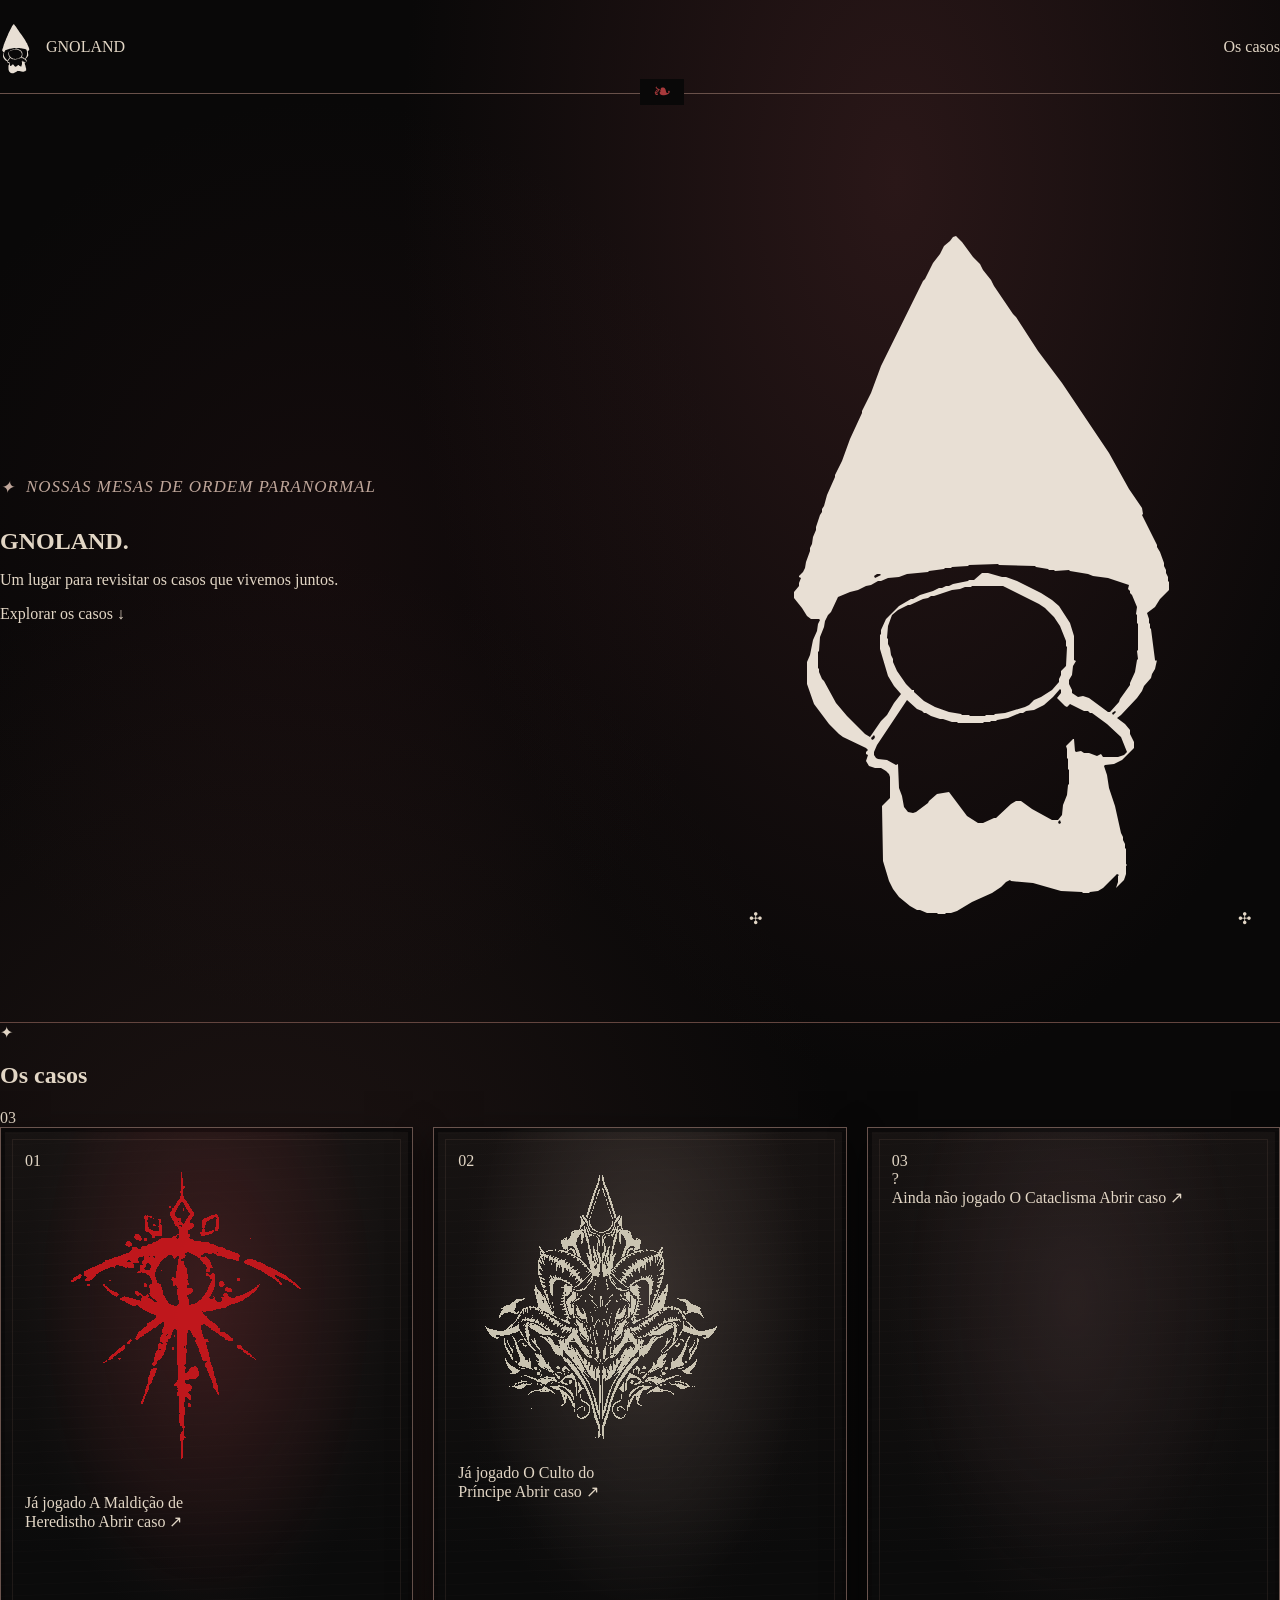
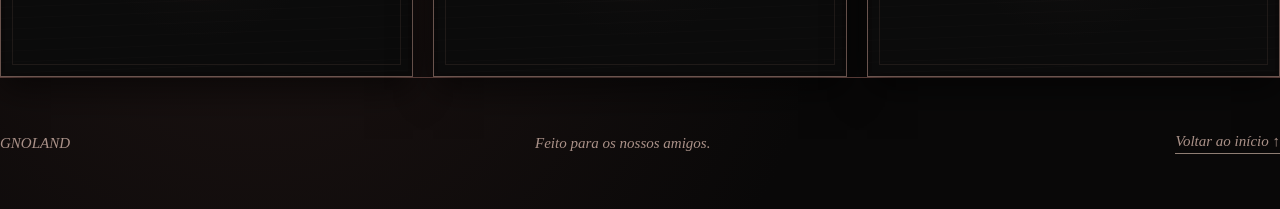
==== index.html @ 013ff3d1 "ui: simplify GNOLAND home and use official gnome logo" ====
<!doctype html>
<html lang="pt-BR">
<head>
  <meta charset="UTF-8">
  <meta name="viewport" content="width=device-width, initial-scale=1">
  <meta name="theme-color" content="#000000">
  <meta name="description" content="GNOLAND. Os casos do nosso universo de Ordem Paranormal.">
  <title>GNOLAND | Ordem Paranormal</title>
  <link rel="preconnect" href="https://fonts.googleapis.com">
  <link rel="preconnect" href="https://fonts.gstatic.com" crossorigin>
  <link href="https://fonts.googleapis.com/css2?family=DM+Sans:wght@400;500;600;700&family=Marcellus&display=swap" rel="stylesheet">
  <link rel="stylesheet" href="styles.css">
  <script src="script.js" defer></script>
</head>
<body>
  <a class="skip-link" href="#casos">Ir para os casos</a>
  <div class="site-wrap" id="inicio">
    <header class="site-header">
      <a class="brand" href="#inicio" aria-label="GNOLAND, início">
        <img src="assets/gnomo.svg" alt="" width="34" height="54">
        <span>GNOLAND</span>
      </a>
      <nav aria-label="Navegação principal">
        <a href="#casos">Os casos</a>
      </nav>
    </header>

    <main>
      <section class="hero" aria-labelledby="hero-heading">
        <div class="hero-copy">
          <div class="eyebrow"><span class="eyebrow-ornament" aria-hidden="true">✦</span> NOSSAS MESAS DE ORDEM PARANORMAL</div>
          <h1 id="hero-heading">GNOLAND<span class="title-period">.</span></h1>
          <p>Um lugar para revisitar os casos que vivemos juntos.</p>
          <a class="explore-button" href="#casos">Explorar os casos <span aria-hidden="true">↓</span></a>
        </div>
        <div class="hero-illustration" aria-hidden="true">
          <span class="illustration-ornament illustration-ornament-top">✣</span>
          <img src="assets/gnomo.svg" alt="" width="468" height="745">
          <span class="illustration-ornament illustration-ornament-bottom">✣</span>
        </div>
      </section>

      <section class="cases" id="casos" aria-labelledby="cases-heading">
        <div class="section-heading">
          <span class="section-symbol" aria-hidden="true">✦</span>
          <h2 id="cases-heading">Os casos</h2>
          <span class="section-count">03</span>
        </div>
        <div class="case-grid">
          <button class="case-card case-heredistho" data-case="heredistho" type="button" aria-label="Abrir A Maldição de Heredistho">
            <span class="case-card-number">01</span>
            <span class="case-symbol"><img src="assets/simbolo-heredistho.svg" alt="" width="303" height="320" loading="lazy"></span>
            <span class="case-details">
              <span class="case-status">Já jogado</span>
              <span class="case-title">A Maldição de<br>Heredistho</span>
              <span class="case-action">Abrir caso <span aria-hidden="true">↗</span></span>
            </span>
          </button>
          <button class="case-card case-principe" data-case="principe" type="button" aria-label="Abrir O Culto do Príncipe">
            <span class="case-card-number">02</span>
            <span class="case-symbol"><img src="assets/simbolo-principe.svg" alt="" width="288" height="290" loading="lazy"></span>
            <span class="case-details">
              <span class="case-status">Já jogado</span>
              <span class="case-title">O Culto do<br>Príncipe</span>
              <span class="case-action">Abrir caso <span aria-hidden="true">↗</span></span>
            </span>
          </button>
          <button class="case-card case-cataclisma" data-case="cataclisma" type="button" aria-label="Abrir O Cataclisma">
            <span class="case-card-number">03</span>
            <span class="case-symbol case-unrevealed"><span aria-hidden="true">?</span></span>
            <span class="case-details">
              <span class="case-status">Ainda não jogado</span>
              <span class="case-title">O Cataclisma</span>
              <span class="case-action">Abrir caso <span aria-hidden="true">↗</span></span>
            </span>
          </button>
        </div>
      </section>
    </main>

    <footer class="site-footer">
      <span class="footer-name">GNOLAND</span>
      <span>Feito para os nossos amigos.</span>
      <a href="#inicio">Voltar ao início ↑</a>
    </footer>
  </div>

  <dialog class="case-dialog" id="case-dialog" aria-labelledby="dialog-title">
    <div class="dialog-content">
      <div class="dialog-top">
        <span id="dialog-index">CASO 01</span>
        <button type="button" class="dialog-close" id="dialog-close" aria-label="Fechar">×</button>
      </div>
      <h2 id="dialog-title">A Maldição de Heredistho</h2>
      <p id="dialog-status">Já jogado</p>
      <div class="dialog-divider"></div>
      <p class="dialog-placeholder">Página em preparação.</p>
      <button type="button" class="dialog-back" id="dialog-back">Voltar aos casos</button>
    </div>
  </dialog>
</body>
</html>
---- styles.css ----
/* GNOLAND — Visual language: occult woodcut, damaged print, dark fantasy.
   All illustrated marks are original geometric ornaments, not campaign lore. */
:root {
  color-scheme: dark;
  --bg: #070809;
  --panel: #111315;
  --paper: #d5d0bd;
  --text: #e7e0d0;
  --muted: #99988d;
  --line: #4a403d;
  --blood: #c9474a;
  --cyan: #70b0ad;
  --yellow: #d3b54f;
  --blackletter: "UnifrakturCook", Georgia, serif;
  --engraved: "Cinzel Decorative", Georgia, serif;
  --old: "IM Fell English", Georgia, serif;
  --typewriter: "Special Elite", "Courier New", monospace;
  --mono: "DM Mono", monospace;
}
*, *::before, *::after { box-sizing: border-box; }
html { scroll-behavior: smooth; }
body {
  margin: 0;
  overflow-x: hidden;
  background:
    radial-gradient(ellipse at 86% 19%, #172224 0, transparent 35%),
    radial-gradient(ellipse at 7% 64%, #32191a 0, transparent 31%),
    var(--bg);
  color: var(--text);
  font-family: var(--old);
}
button { font: inherit; }
button, a { -webkit-tap-highlight-color: transparent; }
a { color: inherit; text-decoration: none; }
button:focus-visible, a:focus-visible { outline: 2px solid var(--yellow); outline-offset: 5px; }
::selection { background: #bc3e44; color: #f9efda; }
.skip-link { position: fixed; left: 12px; top: -90px; z-index: 100; padding: 13px; color: black; background: white; }
.skip-link:focus { top: 10px; }
.screen-grain {
  position: fixed; inset: 0; z-index: 20; pointer-events: none;
  opacity: .28;
  background-image: url("data:image/svg+xml,%3Csvg viewBox='0 0 180 180' xmlns='http://www.w3.org/2000/svg'%3E%3Cfilter id='n'%3E%3CfeTurbulence type='fractalNoise' baseFrequency='.86' numOctaves='4' stitchTiles='stitch'/%3E%3C/filter%3E%3Crect width='100%25' height='100%25' filter='url(%23n)' opacity='.3'/%3E%3C/svg%3E");
  mix-blend-mode: screen;
}
.pointer-glow {
  position: fixed; inset: 0; pointer-events: none;
  background: radial-gradient(480px circle at var(--mx,50%) var(--my,35%), #6a25212b, transparent 75%);
  opacity: .55;
}
.page-frame { position: fixed; inset: 12px; z-index: 18; border: 1px solid #cbafa113; pointer-events: none; }
.site-shell { position: relative; isolation: isolate; z-index: 1; max-width: 1580px; margin: auto; padding: 0 clamp(24px,5vw,90px); }
.site-shell::before {
  content: ""; position: absolute; inset: 0; z-index: -1; pointer-events: none; opacity: .1;
  background: repeating-linear-gradient(0deg,transparent 0 3px,#b6a8a2 4px,transparent 5px 9px);
  mask-image: linear-gradient(to bottom,transparent,#000 17%,#000 70%,transparent);
}

/* Masthead */
.site-header { height: 108px; border-bottom: 1px solid #685b50; display: flex; align-items: center; justify-content: space-between; gap: 20px; position: relative; }
.site-header::after { content: "✢"; position: absolute; bottom: -12px; left: 50%; font-size: 20px; color: var(--blood); background: var(--bg); padding: 0 13px; }
.brand { display: inline-flex; align-items: center; gap: 12px; }
.brand-mark { width: 42px; height: 42px; color: var(--blood); filter: drop-shadow(0 0 7px #bd363b33); transform: rotate(20deg); }
.brand-type {
  font: 700 35px/.89 var(--blackletter); color: #eae2cf;
  letter-spacing: -.4px; text-shadow: 1px 1px #6f2929;
}
.brand-sep { color: var(--blood); }
.brand-type small { display: block; margin-top: 8px; font: 8px/1.2 var(--mono); letter-spacing: 1.2px; color: #a5aaa3; text-shadow: none; }
.nav-main { display: flex; gap: clamp(20px,3vw,44px); align-items: center; }
.nav-link {
  color: #bcb2a4; font: 12px var(--typewriter); letter-spacing: 1px;
  transition: color .2s, text-shadow .2s;
}
.nav-link:hover, .nav-link.is-current { color: var(--paper); text-shadow: 0 0 12px #d9beb56a; }
.nav-link.is-current::before { content: "✢"; margin-right: 8px; color: var(--blood); }
.nav-button { background: transparent; border: 0; padding: 0; cursor: pointer; }
.signal-toggle {
  padding: 12px 13px; min-width: 132px; border: 1px solid #5b4a47;
  background: #0b0d0bcc; color: #a4a59b;
  display: flex; align-items: center; justify-content: center; gap: 10px;
  font: 9px var(--mono); letter-spacing: 1px; cursor: pointer;
}
.signal-light, .dialog-led { display: inline-block; width: 7px; height: 7px; background: var(--blood); box-shadow: 0 0 12px var(--blood); transform: rotate(45deg); }
.signal-toggle.is-off .signal-light { background: #6e756e; box-shadow: none; }

/* Opening plate */
.hero {
  position: relative; min-height: 650px; overflow: hidden;
  display: grid; grid-template-columns: 1.08fr .92fr;
  align-items: center; border-bottom: 1px solid #64554e; padding: 66px 0 73px;
}
.hero::before {
  content: "✦"; position: absolute; font: 400 360px var(--old);
  color: #7d2a2920; left: -75px; top: -105px; z-index: -1; transform: rotate(-9deg);
}
.hero-copy { position: relative; z-index: 3; padding-bottom: 8px; }
.eyebrow, .section-kicker, .case-overline, .case-index, .case-card-footer, .cases-footnote,
.dialog-kicker, .dialog-top, .dialog-bottom, .dialog-state {
  font-family: var(--typewriter); letter-spacing: .7px;
}
.eyebrow { color: var(--cyan); font-size: 13px; display: flex; align-items: center; gap: 11px; }
.eyebrow-line { display: inline-block; width: 40px; height: 1px; background: var(--cyan); box-shadow: 0 0 10px #468f91; }
.eyebrow-code { color: #a89d89; font-size: 10px; }
.hero h1 { margin: 19px 0 16px; max-width: 820px; }
.title-intro { display: block; margin-left: 7px; font: italic 25px var(--old); color: #d4bcb3; letter-spacing: .5px; text-transform: none; }
.title-wordmark {
  display: block;
  font: 700 clamp(94px,11.3vw,180px)/1.13 var(--blackletter);
  letter-spacing: -4px;
  white-space: nowrap;
  color: #d9d4c6;
  text-shadow: 3px 2px #461f23, -1px -1px #eee3d6, 0 0 24px #6f232622;
  background: repeating-linear-gradient(172deg,#e6e1d2 0 7px,#a6a398 7px 8px,#d3c7b7 8px 12px);
  -webkit-background-clip: text; background-clip: text; -webkit-text-fill-color: transparent;
}
.title-ornament { display: block; margin: -6px 0 0 13px; font: 18px var(--old); letter-spacing: 8px; color: var(--blood); white-space: nowrap; }
.hero-lead { max-width: 460px; margin: 26px 0 37px; font: 22px/1.55 var(--old); color: #b7b2a5; }
.hero-actions { display: flex; align-items: center; flex-wrap: wrap; gap: 26px; }
.main-action {
  display: inline-flex; min-height: 62px; align-items: center; gap: 22px;
  padding-left: 25px; border: 1px solid #ab453f; background: #8a2629;
  font: 14px var(--typewriter); color: #fff0da;
  transition: transform .2s,background .2s,box-shadow .2s;
  box-shadow: inset 0 0 20px #290c0b8c, 0 5px 25px #080606;
}
.main-action:hover { transform: translateY(-3px); background: #b7373b; box-shadow: 0 8px 30px #8b202540; }
.action-arrow { align-self: stretch; padding: 0 22px; display: grid; place-items: center; border-left: 1px solid #d05a58; font: 27px var(--old); }
.hero-aside { font: 11px var(--typewriter); color: #b3ad9f; }
.hero-aside span { color: var(--cyan); font-size: 22px; margin-left: 8px; }
.hero-side-label { position: absolute; bottom: 20px; right: 3px; color: #8e7c75; font: 10px var(--typewriter); letter-spacing: .6px; }

/* Original symbolic engraving: analog print, not literal creature art */
.hero-art {
  position: relative; justify-self: center; display: grid; place-items: center;
  width: min(100%,580px); height: 530px; color: var(--cyan);
  isolation: isolate; filter: contrast(1.14);
}
.hero-art::before {
  content: ""; position: absolute; inset: 1%;
  background: repeating-conic-gradient(from 8deg, #40878670 0deg .7deg,transparent 1deg 7deg);
  -webkit-mask-image: radial-gradient(ellipse,transparent 0 29%,#000 30% 39%,transparent 42% 100%);
  mask-image: radial-gradient(ellipse,transparent 0 29%,#000 30% 39%,transparent 42% 100%);
  opacity: .46;
}
.hero-art::after {
  content: ""; position: absolute; width: 93%; height: 93%; pointer-events: none; z-index: -1;
  background: radial-gradient(ellipse,#bf303023 0,#5f1d2413 35%,transparent 64%),
    repeating-linear-gradient(159deg,transparent 0 9px,#70afad14 10px,transparent 11px 16px);
  border-radius: 50%; transform: rotate(12deg);
}
.orbit { position: absolute; aspect-ratio: 1; border-radius: 50%; border: 1px solid #517e7a; }
.orbit-outer { width: 82%; border-style: dashed; border-width: 2px; opacity: .64; animation: orbitRotate 40s linear infinite; }
.orbit-mid { width: 68%; border: 2px solid #bf454c; box-shadow: 0 0 65px #ab23212f,inset 0 0 20px #9f292127; transform: rotate(-13deg) scaleX(.91); }
.orbit-inner { width: 47%; border-color: #bf504b; border-width: 3px; box-shadow: 0 0 20px #8b242347; }
.orbit-axis { position: absolute; background: #8c7f7666; }
.orbit-axis-horizontal { height: 1px; width: 85%; transform: rotate(-12deg); }
.orbit-axis-vertical { width: 1px; height: 90%; transform: rotate(-12deg); }
.orbit-cross { position: absolute; color: var(--blood); font: 24px var(--old); }
.orbit-cross-top { top: 5%; }.orbit-cross-bottom { bottom: 5%; }.orbit-cross-left { left: 5%; }.orbit-cross-right { right: 5%; }
.orbit-center {
  position: relative; width: 38%; aspect-ratio: 1; border-radius: 50%;
  border: 2px solid #803937; background: radial-gradient(circle,#160e11,#090b0c 72%);
  display: flex; flex-direction: column; justify-content: center; align-items: center;
  box-shadow: 0 0 80px #8d34342e, inset 0 0 27px #8e2b2b22;
}
.orbit-center-label, .orbit-center-sub, .art-index, .art-coordinate { font-family: var(--typewriter); color: #a7a398; letter-spacing: 1px; font-size: 10px; }
.orbit-number { font: 700 clamp(65px,7vw,112px)/1 var(--blackletter); color: var(--blood); text-shadow: 1px 1px #dbada05a; }
.orbit-center-sub { color: var(--cyan); }
.art-index { position: absolute; top: 18px; left: 0; display: flex; flex-direction: column; gap: 4px; color: var(--cyan); }
.art-index strong { color: var(--paper); font-size: 18px; font-weight: 400; }
.art-coordinate { position: absolute; bottom: 22px; right: 7px; line-height: 1.7; text-align: right; }
.orbit-satellite { position: absolute; width: 9px; height: 9px; background: var(--blood); top: 10%; left: 50%; transform: rotate(45deg); box-shadow: 0 0 19px var(--blood); }

/* Archive register */
.system-strip { min-height: 70px; padding: 17px 0; border-bottom: 1px solid #605149; display: flex; align-items: center; gap: clamp(15px,2vw,29px); flex-wrap: wrap; font: 11px var(--typewriter); color: #9c9b8d; }
.system-strip strong { font-weight: 400; color: var(--paper); }
.strip-info { color: var(--cyan); }
.strip-square { display: inline-block; width: 7px; height: 7px; background: var(--cyan); transform: rotate(45deg); margin-right: 12px; }
.strip-divider { width: 1px; height: 15px; background: #796861; }
.strip-right { margin-left: auto; color: var(--blood); }

/* Illustrated index cards */
.cases-section { padding: 108px 0 116px; scroll-margin-top: 15px; }
.section-topline { display: flex; align-items: end; justify-content: space-between; gap: 40px; margin-bottom: 42px; }
.section-kicker { color: var(--blood); font-size: 13px; }
.section-topline h2 { margin: 12px 0 0; font: 700 clamp(42px,5.4vw,77px)/1.1 var(--blackletter); letter-spacing: .2px; }
.section-topline h2 span { color: var(--cyan); text-shadow: 0 0 20px #47898438; }
.section-topline p { max-width: 345px; margin: 0 0 8px; font: 18px/1.48 var(--old); color: #aaa99c; }
.case-grid { display: grid; grid-template-columns: repeat(3,minmax(0,1fr)); gap: 20px; }
.case-card {
  --accent: var(--blood); --tint: #61272a;
  position: relative; isolation: isolate; min-height: 540px; padding: 26px 24px 20px;
  text-align: left; display: flex; flex-direction: column; overflow: hidden;
  border: 1px solid #65524a; color: var(--text); cursor: pointer;
  background:
    linear-gradient(180deg, #1a1a19dd 0%,#0e1012f5 80%),
    radial-gradient(circle at 44% 30%,var(--tint) 0%,transparent 68%);
  transition: transform .32s,border-color .32s,filter .32s;
}
.case-heredistho { --accent: #de5a5c; --tint: #8f282c; }
.case-principe { --accent: #e0c164; --tint: #9e7e2c; }
.case-cataclisma { --accent: #79c3be; --tint: #397c8b; }
.case-card::before {
  content: ""; position: absolute; z-index: -1; inset: 0; pointer-events: none;
  background:
    radial-gradient(ellipse at 50% 29%, var(--tint), transparent 57%),
    repeating-linear-gradient(163deg, transparent 0 10px,#c1a69f16 11px,transparent 12px 21px);
  opacity: .4; transition: opacity .3s;
}
.case-card::after {
  content: ""; position: absolute; pointer-events: none; inset: 8px;
  border: 1px dashed #bcaaaa38; opacity: .75;
}
.case-card:hover,.case-card:focus-visible { transform: translateY(-9px) rotate(-.35deg); border-color: var(--accent); filter: brightness(1.14); }
.case-card:hover::before { opacity: .83; }
.card-frame { position: absolute; z-index: 2; width: 19px; height: 19px; border: 2px solid var(--accent); }
.card-frame-top-left { top: 10px; left: 10px; border-right: 0; border-bottom: 0; }
.card-frame-bottom-right { bottom: 10px; right: 10px; border-left: 0; border-top: 0; }
.card-scan { position: absolute; z-index: 1; left: 0; right: 0; top: -35%; height: 80px; transform: rotate(-9deg); pointer-events: none; background: linear-gradient(transparent,#d4d1c414,transparent); }
.case-card:hover .card-scan { animation: scan 1.2s ease; }
.card-header { display: flex; justify-content: space-between; align-items: center; z-index: 2; color: #b2ad9e; }
.case-index { font-size: 11px; }
.case-cross { font: 27px var(--old); color: var(--accent); }
.case-art { height: 290px; flex: 1 1 auto; display: flex; justify-content: center; align-items: center; color: var(--accent); opacity: .88; }
.case-art svg {
  width: min(100%,295px); height: 265px; transition: transform .55s ease;
  filter: drop-shadow(2px 1px 1px #000) drop-shadow(0 0 18px var(--tint));
}
.case-card:hover .case-art svg { transform: scale(1.09) rotate(-5deg); }
.case-art svg path, .case-art svg circle { vector-effect: non-scaling-stroke; }
.case-card-bottom { position: relative; z-index: 2; display: flex; flex-direction: column; margin-top: auto; }
.case-overline { color: var(--accent); font-size: 12px; }
.case-name {
  display: block; min-height: 127px; margin: 12px 0 14px;
  font: 700 clamp(24px,2.3vw,35px)/1.23 var(--engraved);
  letter-spacing: -.6px; text-wrap: balance; overflow-wrap: anywhere;
  text-shadow: 0 2px 3px #000;
}
.case-name em { font-style: normal; color: var(--accent); }
.case-card-footer { display: flex; align-items: center; justify-content: space-between; border-top: 1px solid #706159; padding-top: 16px; color: #d9d3bd; font-size: 12px; }
.card-arrow { color: var(--accent); font: 28px var(--old); transition: transform .2s; }
.case-card:hover .card-arrow { transform: translate(3px,-3px); }
.cases-footnote { margin-top: 23px; display: flex; justify-content: space-between; gap: 20px; font-size: 12px; color: #958f80; line-height: 1.6; }

/* Colophon */
.site-footer { display: flex; align-items: center; justify-content: space-between; flex-wrap: wrap; gap: 16px; min-height: 132px; border-top: 1px solid #69574d; font: 11px var(--typewriter); color: #a7a095; }
.footer-brand { color: #e0d6bd; font: 700 36px var(--blackletter); }
.footer-brand span { color: var(--blood); font-size: 25px; }
.site-footer a { border-bottom: 1px solid #8e7d73; padding-bottom: 3px; }
.site-footer a:hover { color: var(--cyan); }

/* Archive overlays */
.archive-dialog {
  width: min(630px,calc(100% - 32px)); max-height: min(90vh,820px); padding: 0;
  color: var(--paper); background:
    repeating-linear-gradient(177deg,transparent 0 9px,#8e8a8210 10px,transparent 11px 16px),#121414;
  border: 1px solid #99645b; box-shadow: 0 25px 120px #000c;
}
.archive-dialog::backdrop { background: #010304dd; backdrop-filter: blur(8px); }
.dialog-shell { padding: 0 33px; }
.dialog-top,.dialog-bottom { min-height: 68px; border-bottom: 1px solid #62554e; display: flex; align-items: center; justify-content: space-between; gap: 10px; font-size: 12px; color: #b3ab99; }
.dialog-close { width: 39px; height: 39px; border: 1px solid #745a53; color: var(--paper); background: transparent; cursor: pointer; font: 28px var(--old); }
.dialog-close:hover,.dialog-back:hover { color: var(--cyan); }
.dialog-serial { color: var(--blood); }
.dialog-middle { position: relative; padding: 45px 0 42px; }
.dialog-kicker { display: flex; align-items: center; gap: 12px; font-size: 12px; color: var(--cyan); }
.dialog-number { position: absolute; top: 4px; right: 5px; color: #8d313425; font: 700 150px var(--blackletter); pointer-events: none; }
.dialog-middle h2 { position: relative; margin: 33px 0; max-width: 510px; font: 700 clamp(32px,5.4vw,56px)/1.18 var(--engraved); color: #e8dfc9; text-wrap: balance; }
.dialog-rule { height: 1px; width: 100%; background: #6b5c51; margin: 30px 0; }
.dialog-middle p { max-width: 500px; font: 20px/1.7 var(--old); color: #bcb5a5; }
.dialog-state { display: inline-flex; align-items: center; gap: 10px; margin-top: 15px; padding: 12px 14px; border: 1px dashed #ae6057; color: #e0aaa1; font-size: 12px; }
.dialog-state-icon { font-size: 20px; }
.dialog-bottom { border-top: 1px solid #62554e; border-bottom: 0; }
.dialog-back { border: none; background: transparent; cursor: pointer; font: 12px var(--typewriter); color: #f0d4be; }
.dialog-back span { margin-left: 6px; font-size: 17px; }

/* Interactive accessibility */
.signal-off .orbit-outer,.signal-off .card-scan { animation: none!important; }
.signal-off .screen-grain,.signal-off .pointer-glow { display: none; }
.signal-off .case-card,.signal-off .case-art svg,.signal-off .main-action { transition: none; }
@keyframes orbitRotate { to { transform: rotate(360deg); } }
@keyframes scan { from { top: -35%; } to { top: 120%; } }

@media (max-width: 1200px) {
  .hero { grid-template-columns: 1fr .82fr; }
  .hero-art { height: 460px; }
  .title-wordmark { font-size: clamp(86px,10vw,133px); }
  .case-card { padding: 21px; min-height: 510px; }
  .case-name { font-size: clamp(22px,2.5vw,30px); }
}
@media (max-width: 820px) {
  .site-header { height: 92px; }
  .nav-main { gap: 16px; }
  .signal-toggle { display: none; }
  .hero { padding: 70px 0 45px; display: flex; align-items: stretch; flex-direction: column; }
  .hero h1 { margin-top: 24px; }
  .title-wordmark { font-size: clamp(90px,14.2vw,140px); }
  .hero-art { align-self: center; height: 410px; margin: 9px 0 18px; }
  .hero-side-label { bottom: 13px; }
  .section-topline { align-items: start; flex-direction: column; }
  .section-topline h2 { font-size: 61px; }
  .case-grid { grid-template-columns: 1fr; }
  .case-card { min-height: 390px; }
  .case-art { position: absolute; top: 22px; right: 0; width: 52%; height: 300px; opacity: .43; }
  .case-card-bottom { margin-top: auto; }
  .case-name { font-size: clamp(31px,5vw,45px); min-height: auto; }
  .case-card-footer { margin-top: 25px; }
  .cases-footnote { flex-direction: column; gap: 5px; }
}
@media (max-width: 510px) {
  .site-shell { padding: 0 18px; }
  .site-header { height: 127px; align-content: center; flex-wrap: wrap; justify-content: center; gap: 18px; }
  .site-header::after { left: calc(50% - 18px); }
  .brand { width: 100%; justify-content: center; }
  .brand-type { font-size: 32px; }
  .brand-mark { width: 34px; height: 34px; }
  .nav-main { width: 100%; justify-content: center; gap: 35px; }
  .hero { padding-top: 60px; }
  .title-intro { font-size: 21px; }
  .title-wordmark { font-size: clamp(68px,15vw,90px); letter-spacing: -3px; }
  .title-ornament { letter-spacing: 2px; font-size: 13px; }
  .hero-lead { font-size: 19px; }
  .hero-aside { display: none; }
  .hero-art { height: 310px; }
  .orbit-number { font-size: 66px; }
  .orbit-center-label,.orbit-center-sub { font-size: 8px; }
  .system-strip { gap: 12px; font-size: 10px; }
  .hide-small,.strip-right { display: none; }
  .cases-section { padding: 79px 0; }
  .section-topline h2 { font-size: 47px; }
  .case-card { min-height: 385px; }
  .case-art { width: 72%; height: 270px; opacity: .4; }
  .case-name { font-size: clamp(26px,6vw,35px); }
  .site-footer { padding: 30px 0; }
  .dialog-shell { padding: 0 18px; }
  .dialog-number { font-size: 110px; }
  .dialog-middle h2 { font-size: 31px; }
  .dialog-middle p { font-size: 18px; }
  .dialog-bottom,.dialog-top { font-size: 10px; }
  .dialog-back { font-size: 10px; }
}
@media (prefers-reduced-motion: reduce) {
  *, *::before, *::after {
    animation-duration: .01ms!important; animation-iteration-count: 1!important;
    scroll-behavior: auto!important; transition-duration: .01ms!important;
  }
}

/* ─────────────────────────────────────────────────────
   GNOLAND / HORROR ART DIRECTION — Revision 02
   Printed occult diary, NOT a sci-fi terminal.
   ───────────────────────────────────────────────────── */
:root{
  --bg:#090808; --text:#e2d6c5; --paper:#e5d7c4;
  --muted:#a6998d; --line:#5a4743; --blood:#b1222c;
  --cyan:#bfb2a0; --yellow:#c0ad91;
}
body{
  background:
    radial-gradient(ellipse at 70% 10%,#2a1718 0%,transparent 39%),
    radial-gradient(ellipse at 20% 75%,#201514 0%,transparent 42%),
    #090808;
}
.screen-grain{opacity:.34;mix-blend-mode:soft-light;}
.pointer-glow,.page-frame{display:none!important;}
.site-shell::before{
  opacity:.065;
  background:repeating-linear-gradient(120deg,transparent 0 5px,#bf9b8e 6px,transparent 7px 17px);
}
.site-header{height:94px;border-bottom:1px solid #69514a;}
.site-header::after{content:"❧";color:#a7393b;font-family:Georgia,serif;font-size:22px;}
.brand{gap:12px;}
.brand-emblem{font:42px Georgia,serif;color:#a72f32;line-height:1;transform:rotate(-12deg);text-shadow:0 0 9px #6b1b22;}
.brand-type{font-size:38px;letter-spacing:-.8px;color:#e5d8c8;text-shadow:1px 2px #491e21;}
.brand-type small{font-size:8px;color:#a99485;letter-spacing:1.15px;}
.nav-link{font:15px var(--old);color:#b9a89b;letter-spacing:0;}
.nav-link:hover,.nav-link.is-current{text-shadow:none;color:#f1ddd2;}
.nav-link.is-current::before{content:"✢";color:#a33b3d;}
.header-note{font:italic 15px var(--old);color:#ac847a;letter-spacing:.3px;}
.hero{
  min-height:570px;padding:85px 0 94px;grid-template-columns:1.17fr .83fr;
  border-bottom:1px solid #63453f;overflow:hidden;
}
.hero::before{content:"";position:absolute;left:-11%;top:-5%;width:72%;height:110%;background:radial-gradient(ellipse,#54212627,transparent 64%);transform:none;}
.hero-copy{z-index:3;max-width:750px;}
.eyebrow{font:italic 17px var(--old);color:#bfa69a;letter-spacing:1px;}
.eyebrow-line{width:28px;background:#a63a3d;box-shadow:none;}
.eyebrow-code{font:11px var(--typewriter);color:#807069;}
.hero h1{margin:30px 0 12px;}
.title-intro{font:italic clamp(17px,1.7vw,24px) var(--old);color:#c7ada3;margin-left:4px;}
.title-wordmark{
  font:700 clamp(94px,11vw,176px)/1.08 var(--blackletter);
  color:#e6d9cd;-webkit-text-fill-color:initial;background:none;
  text-shadow:3px 3px 0 #661d22, 0 0 16px #5421214f;
  letter-spacing:-3px;
}
.title-ornament{margin:12px 0 0;font:15px Georgia,serif;letter-spacing:7px;color:#ae3b3d;}
.hero-lead{font:clamp(20px,2vw,25px)/1.52 var(--old);max-width:460px;color:#bbaaa0;margin:26px 0 33px;}
.hero-aside{font:italic 15px var(--old);color:#b29f94;}
.hero-aside span{color:#a63a3d;}
.main-action{
  font:18px var(--old);background:#191212;border:1px solid #9a393a;
  min-height:56px;padding-left:25px;letter-spacing:0;box-shadow:0 0 0 1px #3c191a inset;
}
.main-action:hover{background:#481d1f;box-shadow:none;}
.action-arrow{background:#411c1f;border-left:1px solid #753236;font-size:24px;}
.hero-plate{
  position:relative;justify-self:stretch;align-self:stretch;min-height:410px;
  display:grid;place-items:center;isolation:isolate;
}
.hero-plate::before{
  content:"";position:absolute;inset:0;
  background:
    radial-gradient(ellipse at center,#5821266e 0,transparent 47%),
    repeating-conic-gradient(from 16deg at 50% 45%,#9b54401b 0 .6deg, transparent .8deg 6.5deg);
  -webkit-mask-image:radial-gradient(ellipse at center,#000 0 39%,transparent 71%);
  mask-image:radial-gradient(ellipse at center,#000 0 39%,transparent 71%);
}
.hero-plate::after{
  content:"";position:absolute;inset:5%;
  background:
    linear-gradient(104deg,transparent 0 41%,#b542421d 42%,transparent 43% 64%,#ab473816 65%,transparent 66%),
    radial-gradient(ellipse,#b8a19417,transparent 62%);
  transform:rotate(-12deg);
}
.plate-ink{
  position:relative;z-index:1;font:700 clamp(235px,27vw,405px)/1 var(--blackletter);
  color:#521c22;transform:rotate(-12deg) translateY(-12px);
  text-shadow:1px 1px #a03237b4,-1px -2px #b7544859,8px 7px #140b0d;
  opacity:.79;user-select:none;
}
.plate-scratch{
  position:absolute;z-index:2;font:130px Georgia,serif;color:#cbb4a8;
  opacity:.45;transform:rotate(-11deg) translate(2px,28px);user-select:none;
}
.plate-caption{
  position:absolute;bottom:6%;right:0;z-index:3;
  font:italic 15px/1.5 var(--old);letter-spacing:1px;color:#96756c;
  text-align:right;
}
.hero-side-label{font:italic 13px var(--old);color:#94736b;bottom:18px;}
.system-strip{
  min-height:65px;border-color:#674f48;font:italic 15px var(--old);
  color:#c1a99d;gap:24px;
}
.strip-info{color:#cfbba7;}
.strip-divider{background:#694944;}
.strip-right{display:none;}
.cases-section{padding:95px 0 115px;}
.section-kicker{font:italic 17px var(--old);color:#b65a5b;letter-spacing:.3px;}
.section-topline h2{font:700 clamp(52px,5.5vw,77px)/1.1 var(--blackletter);color:#ded1c3;}
.section-topline h2 span{color:#b9464b;text-shadow:none;}
.section-topline p{font:19px/1.48 var(--old);color:#b8a8a0;max-width:390px;}
.case-grid{gap:20px;}
.case-card{
  --accent:#a73a3f;--tint:#492127;
  min-height:550px;padding:24px;border:1px solid #6a544e;
  background:
    radial-gradient(ellipse at 50% 33%,#45313241,transparent 64%),
    linear-gradient(180deg,#171312 0%,#0b0b0b 78%);
  box-shadow:inset 0 0 0 4px #0b0a0ae0,0 13px 33px #0008;
}
.case-heredistho{--accent:#bc4144;--tint:#762529;}
.case-principe{--accent:#d3cab8;--tint:#756b61;}
.case-cataclisma{--accent:#a18d83;--tint:#403233;}
.case-card::before{
  opacity:.32;
  background:
    radial-gradient(ellipse at 50% 31%,var(--tint),transparent 59%),
    repeating-linear-gradient(178deg,transparent 0 5px,#c6a9a90f 6px,transparent 7px 11px);
}
.case-card::after{inset:11px;border:1px solid #ab847029;}
.case-card:hover,.case-card:focus-visible{
  transform:translateY(-6px);filter:brightness(1.10);border-color:var(--accent);
}
.card-frame{width:15px;height:15px;border-width:1px;opacity:.6;}
.card-header{font:italic 15px var(--old);color:#b4a196;}
.case-index{font:15px var(--old);letter-spacing:.3px;}
.case-cross{font:20px var(--old);color:#8c5857;}
.card-scan{display:none!important;}
.case-art{
  position:relative;display:flex;align-items:center;justify-content:center;
  height:305px;min-height:250px;flex:1 1 auto;
  padding:12px 0 0;overflow:visible;opacity:1;
}
.case-art::after{
  content:"";position:absolute;inset:12% 10%;pointer-events:none;
  background:radial-gradient(ellipse,var(--tint) 0,transparent 61%);
  z-index:-1;
}
.case-art img{
  position:relative;display:block;width:95%;max-width:290px;
  max-height:290px;height:auto;object-fit:contain;
  filter:drop-shadow(0 0 16px #060303);
  transition:transform .35s ease,filter .35s ease;
}
.case-heredistho .case-art img{max-height:300px;}
.case-principe .case-art img{max-height:276px;}
.case-card:hover .case-art img{transform:scale(1.045);filter:drop-shadow(0 0 17px var(--tint));}
.case-art-unknown{filter:none;}
.unknown-mark{
  display:block;font:700 clamp(165px,19vw,260px)/1 var(--blackletter);
  color:#b3a194;opacity:.18;
  text-shadow:3px 0 #b7333c4d;transform:rotate(-7deg);user-select:none;
}
.case-overline{font:italic 17px var(--old);color:#c4aba1;letter-spacing:0;}
.case-overline small{font:12px var(--typewriter);color:#93857e;letter-spacing:0;}
.case-cataclisma .case-overline small{color:#d8b59c;}
.case-name{
  min-height:105px;margin:12px 0 17px;
  font:700 clamp(28px,2.6vw,38px)/1.3 var(--engraved);
  color:#ede0d0;letter-spacing:-.8px;
}
.case-name em{color:var(--accent);}
.case-card-footer{
  font:italic 16px var(--old);letter-spacing:.3px;
  color:#cab8ab;border-color:#69504a;
  padding-top:17px;
}
.card-arrow{font-size:25px;color:var(--accent);}
.cases-footnote{font:italic 14px var(--old);color:#ac988e;letter-spacing:0;}
.site-footer{font:italic 15px var(--old);color:#aa9188;border-color:#6e4b46;}
.footer-brand{font:700 40px var(--blackletter);}
.footer-brand span{color:#a93a3b;}
.archive-dialog{
  border-color:#82514b;color:#dbc9b8;
  background:
    repeating-linear-gradient(173deg,transparent 0 7px,#bda69b0a 8px,transparent 9px 15px),#171011;
}
.archive-dialog::backdrop{background:#030304e8;backdrop-filter:blur(6px);}
.dialog-middle h2{font:700 clamp(33px,4.6vw,51px)/1.22 var(--engraved);}
.dialog-middle p{font:21px/1.55 var(--old);}
.dialog-top,.dialog-bottom,.dialog-kicker,.dialog-state{font:15px var(--old);letter-spacing:.2px;}
.dialog-number{color:#9a414121;}
.dialog-state{border-color:#754343;}
.dialog-state-icon{color:#bf7777;}
.dialog-back{font:italic 16px var(--old);}
@media(max-width:1050px){
  .hero{grid-template-columns:1fr .64fr;}
  .hero-plate{min-height:340px;}
  .plate-ink{font-size:290px;}
  .case-name{font-size:clamp(24px,2.9vw,33px);}
}
@media(max-width:820px){
  .header-note{display:none;}
  .hero{display:flex;flex-direction:column;min-height:0;padding:74px 0 48px;}
  .hero h1{margin-top:28px;}
  .title-wordmark{font-size:clamp(90px,14.4vw,142px);}
  .hero-plate{min-height:255px;width:100%;max-width:450px;align-self:center;}
  .plate-ink{font-size:280px;}
  .plate-scratch{font-size:105px;}
  .plate-caption{right:5%;font-size:13px;}
  .case-card{min-height:430px;}
  .case-art{position:absolute;right:0;top:50px;width:52%;height:300px;min-height:0;opacity:.62;}
  .case-art img{max-width:265px;max-height:265px;}
  .case-card-bottom{z-index:2;}
  .case-name{font-size:clamp(31px,5vw,43px);min-height:0;}
  .case-card-footer{margin-top:22px;}
}
@media(max-width:510px){
  .site-header{height:118px;}
  .brand-type{font-size:35px;}
  .nav-main{gap:29px;}
  .hero{padding-top:58px;}
  .title-intro{font-size:18px;}
  .title-wordmark{font-size:clamp(65px,14vw,90px);letter-spacing:-2px;}
  .title-ornament{font-size:12px;letter-spacing:3px;}
  .hero-lead{font-size:20px;}
  .hero-plate{min-height:210px;}
  .plate-ink{font-size:230px;}
  .plate-scratch{font-size:80px;}
  .system-strip{gap:12px;font-size:13px;}
  .cases-section{padding:70px 0;}
  .section-topline h2{font-size:53px;}
  .case-card{min-height:430px;}
  .case-art{width:75%;top:32px;opacity:.56;}
  .case-art img{max-height:260px;}
  .case-name{font-size:clamp(27px,7vw,35px);}
  .case-overline small{font-size:10px;}
  .unknown-mark{font-size:210px;}
  .dialog-middle h2{font-size:32px;}
  .dialog-middle p{font-size:19px;}
  .dialog-back{font-size:14px;}
}
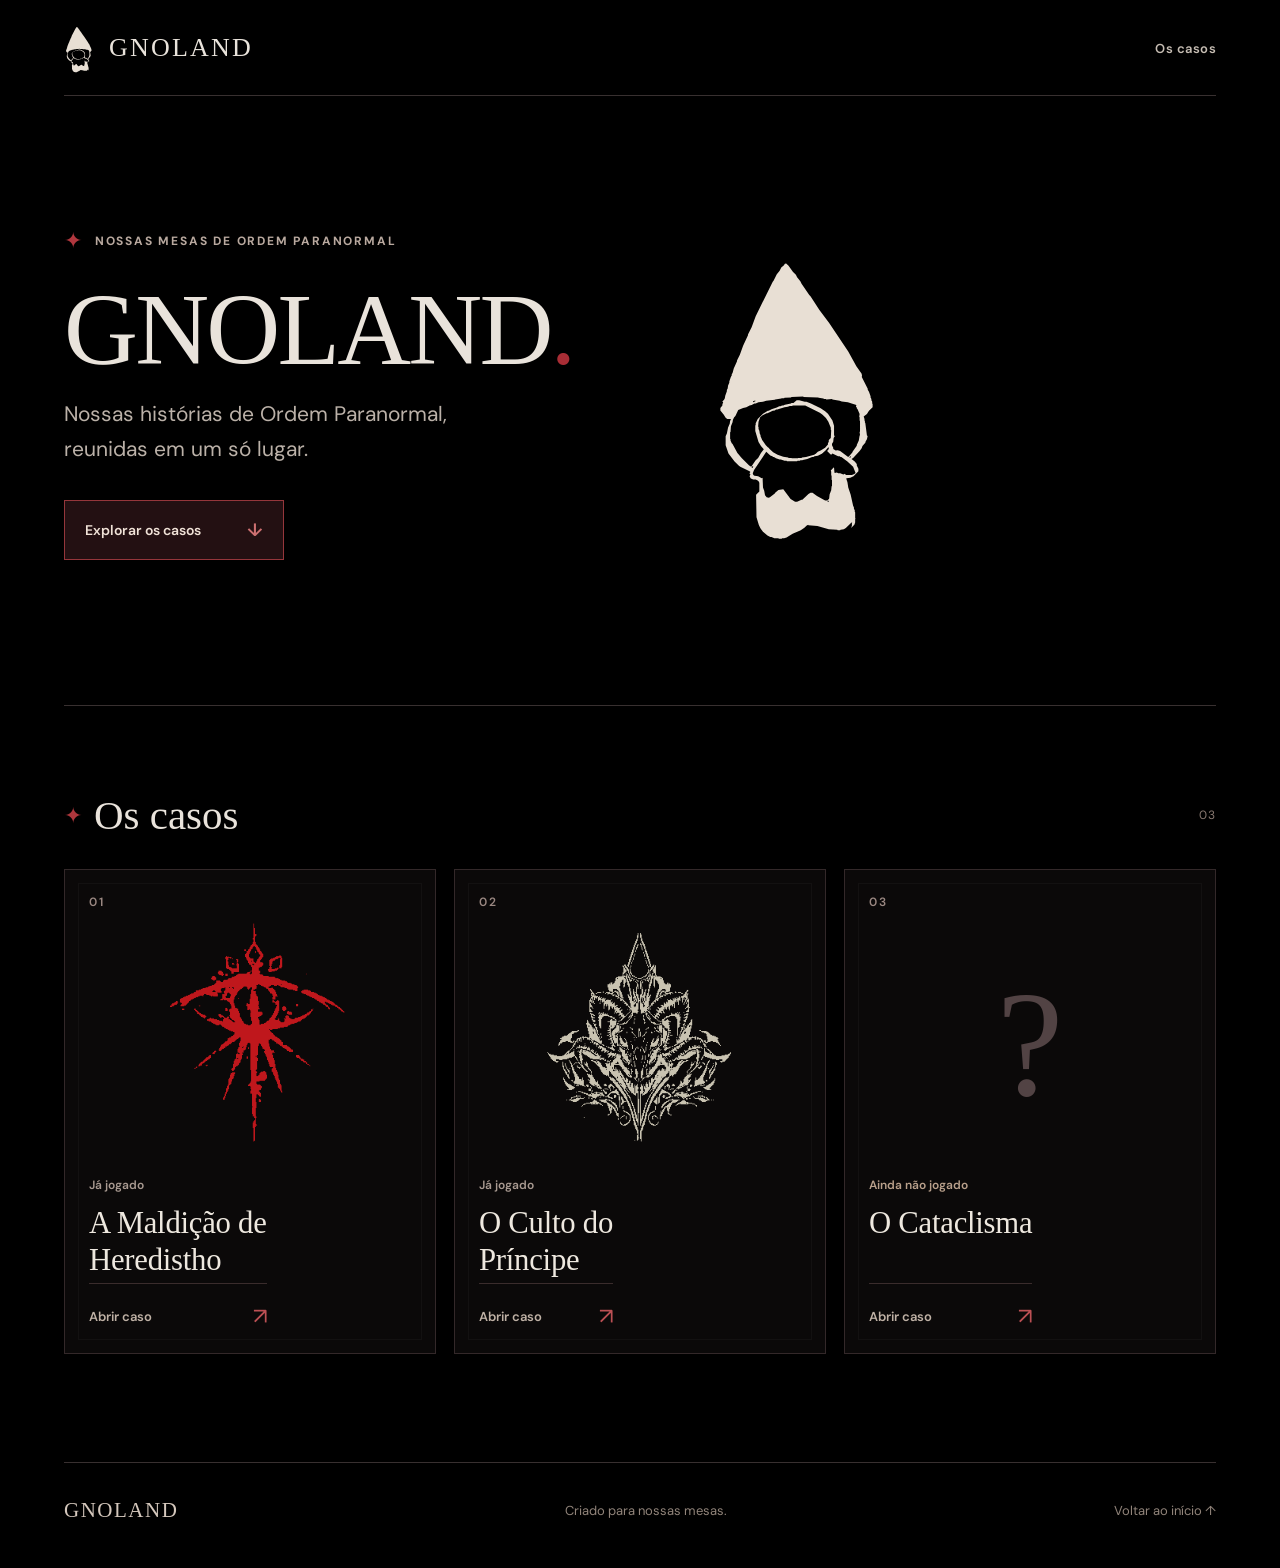
==== commit 99095cef: "fix: display case symbols as native PNG and avoid stale GitHub Pages caches" ====
--- a/index.html
+++ b/index.html
@@ -9,8 +9,8 @@
   <link rel="preconnect" href="https://fonts.googleapis.com">
   <link rel="preconnect" href="https://fonts.gstatic.com" crossorigin>
   <link href="https://fonts.googleapis.com/css2?family=DM+Sans:wght@400;500;600;700&family=Marcellus&display=swap" rel="stylesheet">
-  <link rel="stylesheet" href="styles.css">
-  <script src="script.js" defer></script>
+  <link rel="stylesheet" href="styles.css?v=gnoland-3">
+  <script src="script.js?v=gnoland-3" defer></script>
 </head>
 <body>
   <a class="skip-link" href="#casos">Ir para os casos</a>
@@ -30,13 +30,11 @@
         <div class="hero-copy">
           <div class="eyebrow"><span class="eyebrow-ornament" aria-hidden="true">✦</span> NOSSAS MESAS DE ORDEM PARANORMAL</div>
           <h1 id="hero-heading">GNOLAND<span class="title-period">.</span></h1>
-          <p>Um lugar para revisitar os casos que vivemos juntos.</p>
+          <p>Nossas histórias de Ordem Paranormal, reunidas em um só lugar.</p>
           <a class="explore-button" href="#casos">Explorar os casos <span aria-hidden="true">↓</span></a>
         </div>
-        <div class="hero-illustration" aria-hidden="true">
-          <span class="illustration-ornament illustration-ornament-top">✣</span>
-          <img src="assets/gnomo.svg" alt="" width="468" height="745">
-          <span class="illustration-ornament illustration-ornament-bottom">✣</span>
+        <div class="hero-seal" aria-hidden="true">
+          <img src="assets/gnomo.svg" alt="" width="190" height="303">
         </div>
       </section>
 
@@ -49,7 +47,7 @@
         <div class="case-grid">
           <button class="case-card case-heredistho" data-case="heredistho" type="button" aria-label="Abrir A Maldição de Heredistho">
             <span class="case-card-number">01</span>
-            <span class="case-symbol"><img src="assets/simbolo-heredistho.svg" alt="" width="303" height="320" loading="lazy"></span>
+            <span class="case-symbol"><img src="[data-uri]" alt="" width="303" height="320" loading="lazy"></span>
             <span class="case-details">
               <span class="case-status">Já jogado</span>
               <span class="case-title">A Maldição de<br>Heredistho</span>
@@ -58,7 +56,7 @@
           </button>
           <button class="case-card case-principe" data-case="principe" type="button" aria-label="Abrir O Culto do Príncipe">
             <span class="case-card-number">02</span>
-            <span class="case-symbol"><img src="assets/simbolo-principe.svg" alt="" width="288" height="290" loading="lazy"></span>
+            <span class="case-symbol"><img src="[data-uri]" alt="" width="288" height="290" loading="lazy"></span>
             <span class="case-details">
               <span class="case-status">Já jogado</span>
               <span class="case-title">O Culto do<br>Príncipe</span>
@@ -80,7 +78,7 @@
 
     <footer class="site-footer">
       <span class="footer-name">GNOLAND</span>
-      <span>Feito para os nossos amigos.</span>
+      <span>Criado para nossas mesas.</span>
       <a href="#inicio">Voltar ao início ↑</a>
     </footer>
   </div>
--- a/styles.css
+++ b/styles.css
@@ -1,584 +1,300 @@
-/* GNOLAND — Visual language: occult woodcut, damaged print, dark fantasy.
-   All illustrated marks are original geometric ornaments, not campaign lore. */
 :root {
   color-scheme: dark;
-  --bg: #070809;
-  --panel: #111315;
-  --paper: #d5d0bd;
-  --text: #e7e0d0;
-  --muted: #99988d;
-  --line: #4a403d;
-  --blood: #c9474a;
-  --cyan: #70b0ad;
-  --yellow: #d3b54f;
-  --blackletter: "UnifrakturCook", Georgia, serif;
-  --engraved: "Cinzel Decorative", Georgia, serif;
-  --old: "IM Fell English", Georgia, serif;
-  --typewriter: "Special Elite", "Courier New", monospace;
-  --mono: "DM Mono", monospace;
-}
-*, *::before, *::after { box-sizing: border-box; }
+  --background: #000;
+  --surface: #0b0909;
+  --text: #e9e3db;
+  --muted: #a69b92;
+  --line: #383030;
+  --blood: #a82d35;
+  --body: "DM Sans", Arial, sans-serif;
+  --heading: "Marcellus", Georgia, serif;
+}
+* { box-sizing: border-box; }
 html { scroll-behavior: smooth; }
 body {
   margin: 0;
-  overflow-x: hidden;
-  background:
-    radial-gradient(ellipse at 86% 19%, #172224 0, transparent 35%),
-    radial-gradient(ellipse at 7% 64%, #32191a 0, transparent 31%),
-    var(--bg);
+  min-width: 320px;
+  background: #000;
   color: var(--text);
-  font-family: var(--old);
-}
+  font-family: var(--body);
+  font-size: 16px;
+  -webkit-font-smoothing: antialiased;
+}
+button, a { -webkit-tap-highlight-color: transparent; }
 button { font: inherit; }
-button, a { -webkit-tap-highlight-color: transparent; }
 a { color: inherit; text-decoration: none; }
-button:focus-visible, a:focus-visible { outline: 2px solid var(--yellow); outline-offset: 5px; }
-::selection { background: #bc3e44; color: #f9efda; }
-.skip-link { position: fixed; left: 12px; top: -90px; z-index: 100; padding: 13px; color: black; background: white; }
+a:focus-visible, button:focus-visible {
+  outline: 2px solid #e9b9ab;
+  outline-offset: 4px;
+}
+::selection { color: white; background: var(--blood); }
+.skip-link {
+  position: fixed; z-index: 100; left: 15px; top: -80px;
+  background: white; color: #000; padding: 12px 18px;
+}
 .skip-link:focus { top: 10px; }
-.screen-grain {
-  position: fixed; inset: 0; z-index: 20; pointer-events: none;
-  opacity: .28;
-  background-image: url("data:image/svg+xml,%3Csvg viewBox='0 0 180 180' xmlns='http://www.w3.org/2000/svg'%3E%3Cfilter id='n'%3E%3CfeTurbulence type='fractalNoise' baseFrequency='.86' numOctaves='4' stitchTiles='stitch'/%3E%3C/filter%3E%3Crect width='100%25' height='100%25' filter='url(%23n)' opacity='.3'/%3E%3C/svg%3E");
-  mix-blend-mode: screen;
-}
-.pointer-glow {
-  position: fixed; inset: 0; pointer-events: none;
-  background: radial-gradient(480px circle at var(--mx,50%) var(--my,35%), #6a25212b, transparent 75%);
-  opacity: .55;
-}
-.page-frame { position: fixed; inset: 12px; z-index: 18; border: 1px solid #cbafa113; pointer-events: none; }
-.site-shell { position: relative; isolation: isolate; z-index: 1; max-width: 1580px; margin: auto; padding: 0 clamp(24px,5vw,90px); }
-.site-shell::before {
-  content: ""; position: absolute; inset: 0; z-index: -1; pointer-events: none; opacity: .1;
-  background: repeating-linear-gradient(0deg,transparent 0 3px,#b6a8a2 4px,transparent 5px 9px);
-  mask-image: linear-gradient(to bottom,transparent,#000 17%,#000 70%,transparent);
-}
+.site-wrap { max-width: 1360px; padding: 0 clamp(22px,5vw,76px); margin: 0 auto; }
+.site-header {
+  height: 96px;
+  display: flex; align-items: center; justify-content: space-between;
+  border-bottom: 1px solid var(--line);
+}
+.brand { display: inline-flex; align-items: center; gap: 13px; }
+.brand img { width: 32px; height: 50px; object-fit: contain; }
+.brand span {
+  font-family: var(--heading);
+  font-size: 26px;
+  letter-spacing: 2.2px;
+  font-weight: 400;
+}
+.site-header nav a {
+  color: #c6bdb3;
+  font-size: 13px; font-weight: 600; letter-spacing: .5px;
+  padding: 13px 0;
+  transition: color .2s ease;
+}
+.site-header nav a:hover { color: #fff; }
+.hero {
+  display: grid;
+  grid-template-columns: 1.1fr .9fr;
+  align-items: center;
+  min-height: 610px;
+  gap: 25px;
+  padding: 52px 0 65px;
+  border-bottom: 1px solid var(--line);
+  position: relative;
+  overflow: hidden;
+}
+.hero-copy { position: relative; z-index: 1; }
+.eyebrow {
+  display: flex; align-items: center; gap: 11px;
+  color: #b9a99f;
+  font-size: 12px; font-weight: 700;
+  letter-spacing: 1.8px;
+}
+.eyebrow-ornament { color: #b1373e; font: 22px var(--heading); }
+.hero h1 {
+  margin: 25px 0 16px;
+  font-family: var(--heading);
+  font-size: clamp(60px, 8vw, 115px);
+  line-height: 1;
+  letter-spacing: -2.8px;
+  font-weight: 400;
+}
+.title-period { color: var(--blood); }
+.hero-copy > p {
+  color: #bbb1a8;
+  max-width: 445px;
+  font-size: clamp(17px,1.7vw,21px);
+  line-height: 1.65;
+  margin: 0 0 34px;
+}
+.explore-button {
+  display: inline-flex; align-items: center; justify-content: space-between;
+  gap: 30px; min-width: 220px;
+  padding: 17px 20px;
+  border: 1px solid #95363b;
+  background: #231012;
+  color: #f0e2d7;
+  font-size: 14px; font-weight: 600;
+  transition: background .2s, transform .2s;
+}
+.explore-button:hover { background: #42171b; transform: translateY(-2px); }
+.explore-button span { color: #cd7071; font-size: 18px; }
+.hero-illustration {
+  display: flex; flex-direction: column;
+  align-items: center; justify-content: center;
+  position: relative; min-height: 480px;
+}
+.hero-illustration::before {
+  content: "";
+  position: absolute;
+  width: 67%; height: 80%;
+  border: 1px solid #2c1b1c;
+  transform: rotate(5deg);
+  pointer-events: none;
+}
+.hero-illustration::after {
+  content: "";
+  position: absolute; bottom: 16%; right: 12%;
+  width: 22%; height: 1px; background: #792b31;
+  transform: rotate(-15deg);
+}
+.hero-illustration img {
+  display: block; width: auto; height: min(450px,37vw); max-width: 86%;
+  object-fit: contain;
+  opacity: .95;
+  filter: drop-shadow(0 5px 18px #521a1d3d);
+}
+.illustration-ornament {
+  position: absolute; z-index: 1; color: #913339;
+  font: 25px var(--heading);
+}
+.illustration-ornament-top { right: 12%; top: 7%; }
+.illustration-ornament-bottom { left: 14%; bottom: 7%; }
 
-/* Masthead */
-.site-header { height: 108px; border-bottom: 1px solid #685b50; display: flex; align-items: center; justify-content: space-between; gap: 20px; position: relative; }
-.site-header::after { content: "✢"; position: absolute; bottom: -12px; left: 50%; font-size: 20px; color: var(--blood); background: var(--bg); padding: 0 13px; }
-.brand { display: inline-flex; align-items: center; gap: 12px; }
-.brand-mark { width: 42px; height: 42px; color: var(--blood); filter: drop-shadow(0 0 7px #bd363b33); transform: rotate(20deg); }
-.brand-type {
-  font: 700 35px/.89 var(--blackletter); color: #eae2cf;
-  letter-spacing: -.4px; text-shadow: 1px 1px #6f2929;
-}
-.brand-sep { color: var(--blood); }
-.brand-type small { display: block; margin-top: 8px; font: 8px/1.2 var(--mono); letter-spacing: 1.2px; color: #a5aaa3; text-shadow: none; }
-.nav-main { display: flex; gap: clamp(20px,3vw,44px); align-items: center; }
-.nav-link {
-  color: #bcb2a4; font: 12px var(--typewriter); letter-spacing: 1px;
-  transition: color .2s, text-shadow .2s;
-}
-.nav-link:hover, .nav-link.is-current { color: var(--paper); text-shadow: 0 0 12px #d9beb56a; }
-.nav-link.is-current::before { content: "✢"; margin-right: 8px; color: var(--blood); }
-.nav-button { background: transparent; border: 0; padding: 0; cursor: pointer; }
-.signal-toggle {
-  padding: 12px 13px; min-width: 132px; border: 1px solid #5b4a47;
-  background: #0b0d0bcc; color: #a4a59b;
-  display: flex; align-items: center; justify-content: center; gap: 10px;
-  font: 9px var(--mono); letter-spacing: 1px; cursor: pointer;
-}
-.signal-light, .dialog-led { display: inline-block; width: 7px; height: 7px; background: var(--blood); box-shadow: 0 0 12px var(--blood); transform: rotate(45deg); }
-.signal-toggle.is-off .signal-light { background: #6e756e; box-shadow: none; }
+.cases { padding: 85px 0 108px; scroll-margin-top: 15px; }
+.section-heading {
+  display: flex; gap: 12px; align-items: center;
+  margin-bottom: 30px;
+}
+.section-heading h2 {
+  margin: 0;
+  font-family: var(--heading);
+  font-size: clamp(32px,3.2vw,44px);
+  font-weight: 400;
+}
+.section-symbol { color: #ad363c; font-size: 22px; }
+.section-count {
+  align-self: center;
+  margin-left: auto; color: #897971;
+  font-size: 12px; letter-spacing: 1px;
+}
+.case-grid { display: grid; grid-template-columns: repeat(3,minmax(0,1fr)); gap: 18px; }
+.case-card {
+  display: flex; flex-direction: column; text-align: left;
+  position: relative; overflow: hidden;
+  padding: 24px 24px 22px;
+  height: 485px;
+  background: var(--surface);
+  border: 1px solid #332829;
+  color: var(--text);
+  cursor: pointer;
+  transition: border-color .22s,transform .22s,background .22s;
+}
+.case-card::before {
+  content: ""; position: absolute; inset: 13px;
+  border: 1px solid #ffffff08;
+  pointer-events: none;
+}
+.case-card:hover, .case-card:focus-visible {
+  transform: translateY(-5px);
+  border-color: #8c3b3e;
+  background: #110c0d;
+}
+.case-card-number {
+  position: relative; z-index: 1;
+  font-size: 12px; font-weight: 600;
+  color: #9b8882; letter-spacing: 1.5px;
+}
+.case-symbol {
+  flex: 1 1 auto; display: flex; justify-content: center; align-items: center;
+  min-height: 255px;
+  width: 100%;
+}
+.case-symbol img {
+  display: block;
+  object-fit: contain;
+  width: auto; height: 240px; max-width: 88%; 
+  transition: transform .26s ease;
+}
+.case-card:hover .case-symbol img { transform: scale(1.045); }
+.case-heredistho .case-symbol img { height: 243px; }
+.case-principe .case-symbol img { height: 230px; }
+.case-unrevealed span {
+  font: 400 150px var(--heading);
+  color: #524344;
+  line-height: 1;
+}
+.case-details { display: flex; flex-direction: column; align-items: flex-start; position: relative; z-index: 1; }
+.case-status {
+  font-size: 12px; font-weight: 600;
+  color: #a99a91;
+  margin-bottom: 12px;
+}
+.case-cataclisma .case-status { color: #b9a08b; }
+.case-title {
+  font: 400 clamp(24px,2.4vw,32px)/1.22 var(--heading);
+  min-height: 78px;
+  color: #eee8df;
+  letter-spacing: -.25px;
+}
+.case-action {
+  width: 100%;
+  padding-top: 17px;
+  border-top: 1px solid #3a2c2c;
+  display: flex; justify-content: space-between; align-items: center;
+  color: #bfb1a5; font-size: 13px; font-weight: 600;
+}
+.case-action span { color: #bc5054; font-size: 23px; font-weight: 400; transition: transform .2s; }
+.case-card:hover .case-action span { transform: translate(3px,-3px); }
+.site-footer {
+  border-top: 1px solid var(--line);
+  padding: 35px 0 45px;
+  display: flex; justify-content: space-between; align-items: center;
+  gap: 16px;
+  font-size: 13px;
+  color: #91847a;
+}
+.footer-name { font: 400 21px var(--heading); letter-spacing: 1.5px; color: #d4c7bc; }
+.site-footer a:hover { color: #e2c0ba; }
 
-/* Opening plate */
-.hero {
-  position: relative; min-height: 650px; overflow: hidden;
-  display: grid; grid-template-columns: 1.08fr .92fr;
-  align-items: center; border-bottom: 1px solid #64554e; padding: 66px 0 73px;
-}
-.hero::before {
-  content: "✦"; position: absolute; font: 400 360px var(--old);
-  color: #7d2a2920; left: -75px; top: -105px; z-index: -1; transform: rotate(-9deg);
-}
-.hero-copy { position: relative; z-index: 3; padding-bottom: 8px; }
-.eyebrow, .section-kicker, .case-overline, .case-index, .case-card-footer, .cases-footnote,
-.dialog-kicker, .dialog-top, .dialog-bottom, .dialog-state {
-  font-family: var(--typewriter); letter-spacing: .7px;
-}
-.eyebrow { color: var(--cyan); font-size: 13px; display: flex; align-items: center; gap: 11px; }
-.eyebrow-line { display: inline-block; width: 40px; height: 1px; background: var(--cyan); box-shadow: 0 0 10px #468f91; }
-.eyebrow-code { color: #a89d89; font-size: 10px; }
-.hero h1 { margin: 19px 0 16px; max-width: 820px; }
-.title-intro { display: block; margin-left: 7px; font: italic 25px var(--old); color: #d4bcb3; letter-spacing: .5px; text-transform: none; }
-.title-wordmark {
-  display: block;
-  font: 700 clamp(94px,11.3vw,180px)/1.13 var(--blackletter);
-  letter-spacing: -4px;
-  white-space: nowrap;
-  color: #d9d4c6;
-  text-shadow: 3px 2px #461f23, -1px -1px #eee3d6, 0 0 24px #6f232622;
-  background: repeating-linear-gradient(172deg,#e6e1d2 0 7px,#a6a398 7px 8px,#d3c7b7 8px 12px);
-  -webkit-background-clip: text; background-clip: text; -webkit-text-fill-color: transparent;
-}
-.title-ornament { display: block; margin: -6px 0 0 13px; font: 18px var(--old); letter-spacing: 8px; color: var(--blood); white-space: nowrap; }
-.hero-lead { max-width: 460px; margin: 26px 0 37px; font: 22px/1.55 var(--old); color: #b7b2a5; }
-.hero-actions { display: flex; align-items: center; flex-wrap: wrap; gap: 26px; }
-.main-action {
-  display: inline-flex; min-height: 62px; align-items: center; gap: 22px;
-  padding-left: 25px; border: 1px solid #ab453f; background: #8a2629;
-  font: 14px var(--typewriter); color: #fff0da;
-  transition: transform .2s,background .2s,box-shadow .2s;
-  box-shadow: inset 0 0 20px #290c0b8c, 0 5px 25px #080606;
-}
-.main-action:hover { transform: translateY(-3px); background: #b7373b; box-shadow: 0 8px 30px #8b202540; }
-.action-arrow { align-self: stretch; padding: 0 22px; display: grid; place-items: center; border-left: 1px solid #d05a58; font: 27px var(--old); }
-.hero-aside { font: 11px var(--typewriter); color: #b3ad9f; }
-.hero-aside span { color: var(--cyan); font-size: 22px; margin-left: 8px; }
-.hero-side-label { position: absolute; bottom: 20px; right: 3px; color: #8e7c75; font: 10px var(--typewriter); letter-spacing: .6px; }
+.case-dialog {
+  width: min(530px,calc(100% - 28px));
+  max-height: 86vh;
+  margin: auto;
+  padding: 0;
+  border: 1px solid #684245;
+  background: #100d0e;
+  color: var(--text);
+  box-shadow: 0 20px 90px #000d;
+}
+.case-dialog::backdrop { background: #000e; backdrop-filter: blur(4px); }
+.dialog-content { padding: 27px 34px 35px; }
+.dialog-top { display: flex; align-items: center; justify-content: space-between; gap: 18px; color: #bc918c; font-size: 12px; letter-spacing: 1.5px; }
+.dialog-close {
+  background: transparent; border: 1px solid #534041;
+  height: 36px; width: 36px; cursor: pointer;
+  font-size: 24px; color: var(--text); line-height: 1;
+}
+.dialog-close:hover { background: #391719; }
+.dialog-content h2 {
+  font: 400 clamp(29px,5vw,43px)/1.2 var(--heading);
+  margin: 33px 0 13px;
+}
+#dialog-status { color: #ae938c; font-size: 13px; margin: 0; }
+.dialog-divider { height: 1px; background: #413132; margin: 29px 0; }
+.dialog-placeholder { color: #c0b2a9; line-height: 1.6; margin: 0 0 36px; }
+.dialog-back { border: 1px solid #784044; background: #261315; color: #eee2da; cursor: pointer; padding: 13px 18px; font-weight: 600; }
+.dialog-back:hover { background: #451b21; }
 
-/* Original symbolic engraving: analog print, not literal creature art */
-.hero-art {
-  position: relative; justify-self: center; display: grid; place-items: center;
-  width: min(100%,580px); height: 530px; color: var(--cyan);
-  isolation: isolate; filter: contrast(1.14);
-}
-.hero-art::before {
-  content: ""; position: absolute; inset: 1%;
-  background: repeating-conic-gradient(from 8deg, #40878670 0deg .7deg,transparent 1deg 7deg);
-  -webkit-mask-image: radial-gradient(ellipse,transparent 0 29%,#000 30% 39%,transparent 42% 100%);
-  mask-image: radial-gradient(ellipse,transparent 0 29%,#000 30% 39%,transparent 42% 100%);
-  opacity: .46;
-}
-.hero-art::after {
-  content: ""; position: absolute; width: 93%; height: 93%; pointer-events: none; z-index: -1;
-  background: radial-gradient(ellipse,#bf303023 0,#5f1d2413 35%,transparent 64%),
-    repeating-linear-gradient(159deg,transparent 0 9px,#70afad14 10px,transparent 11px 16px);
-  border-radius: 50%; transform: rotate(12deg);
-}
-.orbit { position: absolute; aspect-ratio: 1; border-radius: 50%; border: 1px solid #517e7a; }
-.orbit-outer { width: 82%; border-style: dashed; border-width: 2px; opacity: .64; animation: orbitRotate 40s linear infinite; }
-.orbit-mid { width: 68%; border: 2px solid #bf454c; box-shadow: 0 0 65px #ab23212f,inset 0 0 20px #9f292127; transform: rotate(-13deg) scaleX(.91); }
-.orbit-inner { width: 47%; border-color: #bf504b; border-width: 3px; box-shadow: 0 0 20px #8b242347; }
-.orbit-axis { position: absolute; background: #8c7f7666; }
-.orbit-axis-horizontal { height: 1px; width: 85%; transform: rotate(-12deg); }
-.orbit-axis-vertical { width: 1px; height: 90%; transform: rotate(-12deg); }
-.orbit-cross { position: absolute; color: var(--blood); font: 24px var(--old); }
-.orbit-cross-top { top: 5%; }.orbit-cross-bottom { bottom: 5%; }.orbit-cross-left { left: 5%; }.orbit-cross-right { right: 5%; }
-.orbit-center {
-  position: relative; width: 38%; aspect-ratio: 1; border-radius: 50%;
-  border: 2px solid #803937; background: radial-gradient(circle,#160e11,#090b0c 72%);
-  display: flex; flex-direction: column; justify-content: center; align-items: center;
-  box-shadow: 0 0 80px #8d34342e, inset 0 0 27px #8e2b2b22;
-}
-.orbit-center-label, .orbit-center-sub, .art-index, .art-coordinate { font-family: var(--typewriter); color: #a7a398; letter-spacing: 1px; font-size: 10px; }
-.orbit-number { font: 700 clamp(65px,7vw,112px)/1 var(--blackletter); color: var(--blood); text-shadow: 1px 1px #dbada05a; }
-.orbit-center-sub { color: var(--cyan); }
-.art-index { position: absolute; top: 18px; left: 0; display: flex; flex-direction: column; gap: 4px; color: var(--cyan); }
-.art-index strong { color: var(--paper); font-size: 18px; font-weight: 400; }
-.art-coordinate { position: absolute; bottom: 22px; right: 7px; line-height: 1.7; text-align: right; }
-.orbit-satellite { position: absolute; width: 9px; height: 9px; background: var(--blood); top: 10%; left: 50%; transform: rotate(45deg); box-shadow: 0 0 19px var(--blood); }
-
-/* Archive register */
-.system-strip { min-height: 70px; padding: 17px 0; border-bottom: 1px solid #605149; display: flex; align-items: center; gap: clamp(15px,2vw,29px); flex-wrap: wrap; font: 11px var(--typewriter); color: #9c9b8d; }
-.system-strip strong { font-weight: 400; color: var(--paper); }
-.strip-info { color: var(--cyan); }
-.strip-square { display: inline-block; width: 7px; height: 7px; background: var(--cyan); transform: rotate(45deg); margin-right: 12px; }
-.strip-divider { width: 1px; height: 15px; background: #796861; }
-.strip-right { margin-left: auto; color: var(--blood); }
-
-/* Illustrated index cards */
-.cases-section { padding: 108px 0 116px; scroll-margin-top: 15px; }
-.section-topline { display: flex; align-items: end; justify-content: space-between; gap: 40px; margin-bottom: 42px; }
-.section-kicker { color: var(--blood); font-size: 13px; }
-.section-topline h2 { margin: 12px 0 0; font: 700 clamp(42px,5.4vw,77px)/1.1 var(--blackletter); letter-spacing: .2px; }
-.section-topline h2 span { color: var(--cyan); text-shadow: 0 0 20px #47898438; }
-.section-topline p { max-width: 345px; margin: 0 0 8px; font: 18px/1.48 var(--old); color: #aaa99c; }
-.case-grid { display: grid; grid-template-columns: repeat(3,minmax(0,1fr)); gap: 20px; }
-.case-card {
-  --accent: var(--blood); --tint: #61272a;
-  position: relative; isolation: isolate; min-height: 540px; padding: 26px 24px 20px;
-  text-align: left; display: flex; flex-direction: column; overflow: hidden;
-  border: 1px solid #65524a; color: var(--text); cursor: pointer;
-  background:
-    linear-gradient(180deg, #1a1a19dd 0%,#0e1012f5 80%),
-    radial-gradient(circle at 44% 30%,var(--tint) 0%,transparent 68%);
-  transition: transform .32s,border-color .32s,filter .32s;
-}
-.case-heredistho { --accent: #de5a5c; --tint: #8f282c; }
-.case-principe { --accent: #e0c164; --tint: #9e7e2c; }
-.case-cataclisma { --accent: #79c3be; --tint: #397c8b; }
-.case-card::before {
-  content: ""; position: absolute; z-index: -1; inset: 0; pointer-events: none;
-  background:
-    radial-gradient(ellipse at 50% 29%, var(--tint), transparent 57%),
-    repeating-linear-gradient(163deg, transparent 0 10px,#c1a69f16 11px,transparent 12px 21px);
-  opacity: .4; transition: opacity .3s;
-}
-.case-card::after {
-  content: ""; position: absolute; pointer-events: none; inset: 8px;
-  border: 1px dashed #bcaaaa38; opacity: .75;
-}
-.case-card:hover,.case-card:focus-visible { transform: translateY(-9px) rotate(-.35deg); border-color: var(--accent); filter: brightness(1.14); }
-.case-card:hover::before { opacity: .83; }
-.card-frame { position: absolute; z-index: 2; width: 19px; height: 19px; border: 2px solid var(--accent); }
-.card-frame-top-left { top: 10px; left: 10px; border-right: 0; border-bottom: 0; }
-.card-frame-bottom-right { bottom: 10px; right: 10px; border-left: 0; border-top: 0; }
-.card-scan { position: absolute; z-index: 1; left: 0; right: 0; top: -35%; height: 80px; transform: rotate(-9deg); pointer-events: none; background: linear-gradient(transparent,#d4d1c414,transparent); }
-.case-card:hover .card-scan { animation: scan 1.2s ease; }
-.card-header { display: flex; justify-content: space-between; align-items: center; z-index: 2; color: #b2ad9e; }
-.case-index { font-size: 11px; }
-.case-cross { font: 27px var(--old); color: var(--accent); }
-.case-art { height: 290px; flex: 1 1 auto; display: flex; justify-content: center; align-items: center; color: var(--accent); opacity: .88; }
-.case-art svg {
-  width: min(100%,295px); height: 265px; transition: transform .55s ease;
-  filter: drop-shadow(2px 1px 1px #000) drop-shadow(0 0 18px var(--tint));
-}
-.case-card:hover .case-art svg { transform: scale(1.09) rotate(-5deg); }
-.case-art svg path, .case-art svg circle { vector-effect: non-scaling-stroke; }
-.case-card-bottom { position: relative; z-index: 2; display: flex; flex-direction: column; margin-top: auto; }
-.case-overline { color: var(--accent); font-size: 12px; }
-.case-name {
-  display: block; min-height: 127px; margin: 12px 0 14px;
-  font: 700 clamp(24px,2.3vw,35px)/1.23 var(--engraved);
-  letter-spacing: -.6px; text-wrap: balance; overflow-wrap: anywhere;
-  text-shadow: 0 2px 3px #000;
-}
-.case-name em { font-style: normal; color: var(--accent); }
-.case-card-footer { display: flex; align-items: center; justify-content: space-between; border-top: 1px solid #706159; padding-top: 16px; color: #d9d3bd; font-size: 12px; }
-.card-arrow { color: var(--accent); font: 28px var(--old); transition: transform .2s; }
-.case-card:hover .card-arrow { transform: translate(3px,-3px); }
-.cases-footnote { margin-top: 23px; display: flex; justify-content: space-between; gap: 20px; font-size: 12px; color: #958f80; line-height: 1.6; }
-
-/* Colophon */
-.site-footer { display: flex; align-items: center; justify-content: space-between; flex-wrap: wrap; gap: 16px; min-height: 132px; border-top: 1px solid #69574d; font: 11px var(--typewriter); color: #a7a095; }
-.footer-brand { color: #e0d6bd; font: 700 36px var(--blackletter); }
-.footer-brand span { color: var(--blood); font-size: 25px; }
-.site-footer a { border-bottom: 1px solid #8e7d73; padding-bottom: 3px; }
-.site-footer a:hover { color: var(--cyan); }
-
-/* Archive overlays */
-.archive-dialog {
-  width: min(630px,calc(100% - 32px)); max-height: min(90vh,820px); padding: 0;
-  color: var(--paper); background:
-    repeating-linear-gradient(177deg,transparent 0 9px,#8e8a8210 10px,transparent 11px 16px),#121414;
-  border: 1px solid #99645b; box-shadow: 0 25px 120px #000c;
-}
-.archive-dialog::backdrop { background: #010304dd; backdrop-filter: blur(8px); }
-.dialog-shell { padding: 0 33px; }
-.dialog-top,.dialog-bottom { min-height: 68px; border-bottom: 1px solid #62554e; display: flex; align-items: center; justify-content: space-between; gap: 10px; font-size: 12px; color: #b3ab99; }
-.dialog-close { width: 39px; height: 39px; border: 1px solid #745a53; color: var(--paper); background: transparent; cursor: pointer; font: 28px var(--old); }
-.dialog-close:hover,.dialog-back:hover { color: var(--cyan); }
-.dialog-serial { color: var(--blood); }
-.dialog-middle { position: relative; padding: 45px 0 42px; }
-.dialog-kicker { display: flex; align-items: center; gap: 12px; font-size: 12px; color: var(--cyan); }
-.dialog-number { position: absolute; top: 4px; right: 5px; color: #8d313425; font: 700 150px var(--blackletter); pointer-events: none; }
-.dialog-middle h2 { position: relative; margin: 33px 0; max-width: 510px; font: 700 clamp(32px,5.4vw,56px)/1.18 var(--engraved); color: #e8dfc9; text-wrap: balance; }
-.dialog-rule { height: 1px; width: 100%; background: #6b5c51; margin: 30px 0; }
-.dialog-middle p { max-width: 500px; font: 20px/1.7 var(--old); color: #bcb5a5; }
-.dialog-state { display: inline-flex; align-items: center; gap: 10px; margin-top: 15px; padding: 12px 14px; border: 1px dashed #ae6057; color: #e0aaa1; font-size: 12px; }
-.dialog-state-icon { font-size: 20px; }
-.dialog-bottom { border-top: 1px solid #62554e; border-bottom: 0; }
-.dialog-back { border: none; background: transparent; cursor: pointer; font: 12px var(--typewriter); color: #f0d4be; }
-.dialog-back span { margin-left: 6px; font-size: 17px; }
-
-/* Interactive accessibility */
-.signal-off .orbit-outer,.signal-off .card-scan { animation: none!important; }
-.signal-off .screen-grain,.signal-off .pointer-glow { display: none; }
-.signal-off .case-card,.signal-off .case-art svg,.signal-off .main-action { transition: none; }
-@keyframes orbitRotate { to { transform: rotate(360deg); } }
-@keyframes scan { from { top: -35%; } to { top: 120%; } }
-
-@media (max-width: 1200px) {
-  .hero { grid-template-columns: 1fr .82fr; }
-  .hero-art { height: 460px; }
-  .title-wordmark { font-size: clamp(86px,10vw,133px); }
-  .case-card { padding: 21px; min-height: 510px; }
-  .case-name { font-size: clamp(22px,2.5vw,30px); }
-}
-@media (max-width: 820px) {
-  .site-header { height: 92px; }
-  .nav-main { gap: 16px; }
-  .signal-toggle { display: none; }
-  .hero { padding: 70px 0 45px; display: flex; align-items: stretch; flex-direction: column; }
-  .hero h1 { margin-top: 24px; }
-  .title-wordmark { font-size: clamp(90px,14.2vw,140px); }
-  .hero-art { align-self: center; height: 410px; margin: 9px 0 18px; }
-  .hero-side-label { bottom: 13px; }
-  .section-topline { align-items: start; flex-direction: column; }
-  .section-topline h2 { font-size: 61px; }
+@media(max-width: 1020px) {
+  .hero { min-height: 540px; }
+  .hero-illustration { min-height: 380px; }
+  .case-card { padding: 22px 18px 20px; height: 465px; }
+  .case-title { font-size: 25px; }
+}
+@media(max-width: 740px) {
+  .site-header { height: 80px; }
+  .hero { display: flex; flex-direction: column; align-items: flex-start; gap: 15px; padding: 70px 0 48px; min-height: 0; }
+  .hero h1 { font-size: clamp(62px,12vw,95px); }
+  .hero-illustration { align-self: center; min-height: 265px; max-height: 350px; width: min(100%,410px); }
+  .hero-illustration img { height: 300px; max-width: 75%; }
+  .cases { padding: 65px 0 80px; }
   .case-grid { grid-template-columns: 1fr; }
-  .case-card { min-height: 390px; }
-  .case-art { position: absolute; top: 22px; right: 0; width: 52%; height: 300px; opacity: .43; }
-  .case-card-bottom { margin-top: auto; }
-  .case-name { font-size: clamp(31px,5vw,45px); min-height: auto; }
-  .case-card-footer { margin-top: 25px; }
-  .cases-footnote { flex-direction: column; gap: 5px; }
-}
-@media (max-width: 510px) {
-  .site-shell { padding: 0 18px; }
-  .site-header { height: 127px; align-content: center; flex-wrap: wrap; justify-content: center; gap: 18px; }
-  .site-header::after { left: calc(50% - 18px); }
-  .brand { width: 100%; justify-content: center; }
-  .brand-type { font-size: 32px; }
-  .brand-mark { width: 34px; height: 34px; }
-  .nav-main { width: 100%; justify-content: center; gap: 35px; }
-  .hero { padding-top: 60px; }
-  .title-intro { font-size: 21px; }
-  .title-wordmark { font-size: clamp(68px,15vw,90px); letter-spacing: -3px; }
-  .title-ornament { letter-spacing: 2px; font-size: 13px; }
-  .hero-lead { font-size: 19px; }
-  .hero-aside { display: none; }
-  .hero-art { height: 310px; }
-  .orbit-number { font-size: 66px; }
-  .orbit-center-label,.orbit-center-sub { font-size: 8px; }
-  .system-strip { gap: 12px; font-size: 10px; }
-  .hide-small,.strip-right { display: none; }
-  .cases-section { padding: 79px 0; }
-  .section-topline h2 { font-size: 47px; }
-  .case-card { min-height: 385px; }
-  .case-art { width: 72%; height: 270px; opacity: .4; }
-  .case-name { font-size: clamp(26px,6vw,35px); }
-  .site-footer { padding: 30px 0; }
-  .dialog-shell { padding: 0 18px; }
-  .dialog-number { font-size: 110px; }
-  .dialog-middle h2 { font-size: 31px; }
-  .dialog-middle p { font-size: 18px; }
-  .dialog-bottom,.dialog-top { font-size: 10px; }
-  .dialog-back { font-size: 10px; }
-}
-@media (prefers-reduced-motion: reduce) {
-  *, *::before, *::after {
-    animation-duration: .01ms!important; animation-iteration-count: 1!important;
-    scroll-behavior: auto!important; transition-duration: .01ms!important;
-  }
-}
-
-/* ─────────────────────────────────────────────────────
-   GNOLAND / HORROR ART DIRECTION — Revision 02
-   Printed occult diary, NOT a sci-fi terminal.
-   ───────────────────────────────────────────────────── */
-:root{
-  --bg:#090808; --text:#e2d6c5; --paper:#e5d7c4;
-  --muted:#a6998d; --line:#5a4743; --blood:#b1222c;
-  --cyan:#bfb2a0; --yellow:#c0ad91;
-}
-body{
-  background:
-    radial-gradient(ellipse at 70% 10%,#2a1718 0%,transparent 39%),
-    radial-gradient(ellipse at 20% 75%,#201514 0%,transparent 42%),
-    #090808;
-}
-.screen-grain{opacity:.34;mix-blend-mode:soft-light;}
-.pointer-glow,.page-frame{display:none!important;}
-.site-shell::before{
-  opacity:.065;
-  background:repeating-linear-gradient(120deg,transparent 0 5px,#bf9b8e 6px,transparent 7px 17px);
-}
-.site-header{height:94px;border-bottom:1px solid #69514a;}
-.site-header::after{content:"❧";color:#a7393b;font-family:Georgia,serif;font-size:22px;}
-.brand{gap:12px;}
-.brand-emblem{font:42px Georgia,serif;color:#a72f32;line-height:1;transform:rotate(-12deg);text-shadow:0 0 9px #6b1b22;}
-.brand-type{font-size:38px;letter-spacing:-.8px;color:#e5d8c8;text-shadow:1px 2px #491e21;}
-.brand-type small{font-size:8px;color:#a99485;letter-spacing:1.15px;}
-.nav-link{font:15px var(--old);color:#b9a89b;letter-spacing:0;}
-.nav-link:hover,.nav-link.is-current{text-shadow:none;color:#f1ddd2;}
-.nav-link.is-current::before{content:"✢";color:#a33b3d;}
-.header-note{font:italic 15px var(--old);color:#ac847a;letter-spacing:.3px;}
-.hero{
-  min-height:570px;padding:85px 0 94px;grid-template-columns:1.17fr .83fr;
-  border-bottom:1px solid #63453f;overflow:hidden;
-}
-.hero::before{content:"";position:absolute;left:-11%;top:-5%;width:72%;height:110%;background:radial-gradient(ellipse,#54212627,transparent 64%);transform:none;}
-.hero-copy{z-index:3;max-width:750px;}
-.eyebrow{font:italic 17px var(--old);color:#bfa69a;letter-spacing:1px;}
-.eyebrow-line{width:28px;background:#a63a3d;box-shadow:none;}
-.eyebrow-code{font:11px var(--typewriter);color:#807069;}
-.hero h1{margin:30px 0 12px;}
-.title-intro{font:italic clamp(17px,1.7vw,24px) var(--old);color:#c7ada3;margin-left:4px;}
-.title-wordmark{
-  font:700 clamp(94px,11vw,176px)/1.08 var(--blackletter);
-  color:#e6d9cd;-webkit-text-fill-color:initial;background:none;
-  text-shadow:3px 3px 0 #661d22, 0 0 16px #5421214f;
-  letter-spacing:-3px;
-}
-.title-ornament{margin:12px 0 0;font:15px Georgia,serif;letter-spacing:7px;color:#ae3b3d;}
-.hero-lead{font:clamp(20px,2vw,25px)/1.52 var(--old);max-width:460px;color:#bbaaa0;margin:26px 0 33px;}
-.hero-aside{font:italic 15px var(--old);color:#b29f94;}
-.hero-aside span{color:#a63a3d;}
-.main-action{
-  font:18px var(--old);background:#191212;border:1px solid #9a393a;
-  min-height:56px;padding-left:25px;letter-spacing:0;box-shadow:0 0 0 1px #3c191a inset;
-}
-.main-action:hover{background:#481d1f;box-shadow:none;}
-.action-arrow{background:#411c1f;border-left:1px solid #753236;font-size:24px;}
-.hero-plate{
-  position:relative;justify-self:stretch;align-self:stretch;min-height:410px;
-  display:grid;place-items:center;isolation:isolate;
-}
-.hero-plate::before{
-  content:"";position:absolute;inset:0;
-  background:
-    radial-gradient(ellipse at center,#5821266e 0,transparent 47%),
-    repeating-conic-gradient(from 16deg at 50% 45%,#9b54401b 0 .6deg, transparent .8deg 6.5deg);
-  -webkit-mask-image:radial-gradient(ellipse at center,#000 0 39%,transparent 71%);
-  mask-image:radial-gradient(ellipse at center,#000 0 39%,transparent 71%);
-}
-.hero-plate::after{
-  content:"";position:absolute;inset:5%;
-  background:
-    linear-gradient(104deg,transparent 0 41%,#b542421d 42%,transparent 43% 64%,#ab473816 65%,transparent 66%),
-    radial-gradient(ellipse,#b8a19417,transparent 62%);
-  transform:rotate(-12deg);
-}
-.plate-ink{
-  position:relative;z-index:1;font:700 clamp(235px,27vw,405px)/1 var(--blackletter);
-  color:#521c22;transform:rotate(-12deg) translateY(-12px);
-  text-shadow:1px 1px #a03237b4,-1px -2px #b7544859,8px 7px #140b0d;
-  opacity:.79;user-select:none;
-}
-.plate-scratch{
-  position:absolute;z-index:2;font:130px Georgia,serif;color:#cbb4a8;
-  opacity:.45;transform:rotate(-11deg) translate(2px,28px);user-select:none;
-}
-.plate-caption{
-  position:absolute;bottom:6%;right:0;z-index:3;
-  font:italic 15px/1.5 var(--old);letter-spacing:1px;color:#96756c;
-  text-align:right;
-}
-.hero-side-label{font:italic 13px var(--old);color:#94736b;bottom:18px;}
-.system-strip{
-  min-height:65px;border-color:#674f48;font:italic 15px var(--old);
-  color:#c1a99d;gap:24px;
-}
-.strip-info{color:#cfbba7;}
-.strip-divider{background:#694944;}
-.strip-right{display:none;}
-.cases-section{padding:95px 0 115px;}
-.section-kicker{font:italic 17px var(--old);color:#b65a5b;letter-spacing:.3px;}
-.section-topline h2{font:700 clamp(52px,5.5vw,77px)/1.1 var(--blackletter);color:#ded1c3;}
-.section-topline h2 span{color:#b9464b;text-shadow:none;}
-.section-topline p{font:19px/1.48 var(--old);color:#b8a8a0;max-width:390px;}
-.case-grid{gap:20px;}
-.case-card{
-  --accent:#a73a3f;--tint:#492127;
-  min-height:550px;padding:24px;border:1px solid #6a544e;
-  background:
-    radial-gradient(ellipse at 50% 33%,#45313241,transparent 64%),
-    linear-gradient(180deg,#171312 0%,#0b0b0b 78%);
-  box-shadow:inset 0 0 0 4px #0b0a0ae0,0 13px 33px #0008;
-}
-.case-heredistho{--accent:#bc4144;--tint:#762529;}
-.case-principe{--accent:#d3cab8;--tint:#756b61;}
-.case-cataclisma{--accent:#a18d83;--tint:#403233;}
-.case-card::before{
-  opacity:.32;
-  background:
-    radial-gradient(ellipse at 50% 31%,var(--tint),transparent 59%),
-    repeating-linear-gradient(178deg,transparent 0 5px,#c6a9a90f 6px,transparent 7px 11px);
-}
-.case-card::after{inset:11px;border:1px solid #ab847029;}
-.case-card:hover,.case-card:focus-visible{
-  transform:translateY(-6px);filter:brightness(1.10);border-color:var(--accent);
-}
-.card-frame{width:15px;height:15px;border-width:1px;opacity:.6;}
-.card-header{font:italic 15px var(--old);color:#b4a196;}
-.case-index{font:15px var(--old);letter-spacing:.3px;}
-.case-cross{font:20px var(--old);color:#8c5857;}
-.card-scan{display:none!important;}
-.case-art{
-  position:relative;display:flex;align-items:center;justify-content:center;
-  height:305px;min-height:250px;flex:1 1 auto;
-  padding:12px 0 0;overflow:visible;opacity:1;
-}
-.case-art::after{
-  content:"";position:absolute;inset:12% 10%;pointer-events:none;
-  background:radial-gradient(ellipse,var(--tint) 0,transparent 61%);
-  z-index:-1;
-}
-.case-art img{
-  position:relative;display:block;width:95%;max-width:290px;
-  max-height:290px;height:auto;object-fit:contain;
-  filter:drop-shadow(0 0 16px #060303);
-  transition:transform .35s ease,filter .35s ease;
-}
-.case-heredistho .case-art img{max-height:300px;}
-.case-principe .case-art img{max-height:276px;}
-.case-card:hover .case-art img{transform:scale(1.045);filter:drop-shadow(0 0 17px var(--tint));}
-.case-art-unknown{filter:none;}
-.unknown-mark{
-  display:block;font:700 clamp(165px,19vw,260px)/1 var(--blackletter);
-  color:#b3a194;opacity:.18;
-  text-shadow:3px 0 #b7333c4d;transform:rotate(-7deg);user-select:none;
-}
-.case-overline{font:italic 17px var(--old);color:#c4aba1;letter-spacing:0;}
-.case-overline small{font:12px var(--typewriter);color:#93857e;letter-spacing:0;}
-.case-cataclisma .case-overline small{color:#d8b59c;}
-.case-name{
-  min-height:105px;margin:12px 0 17px;
-  font:700 clamp(28px,2.6vw,38px)/1.3 var(--engraved);
-  color:#ede0d0;letter-spacing:-.8px;
-}
-.case-name em{color:var(--accent);}
-.case-card-footer{
-  font:italic 16px var(--old);letter-spacing:.3px;
-  color:#cab8ab;border-color:#69504a;
-  padding-top:17px;
-}
-.card-arrow{font-size:25px;color:var(--accent);}
-.cases-footnote{font:italic 14px var(--old);color:#ac988e;letter-spacing:0;}
-.site-footer{font:italic 15px var(--old);color:#aa9188;border-color:#6e4b46;}
-.footer-brand{font:700 40px var(--blackletter);}
-.footer-brand span{color:#a93a3b;}
-.archive-dialog{
-  border-color:#82514b;color:#dbc9b8;
-  background:
-    repeating-linear-gradient(173deg,transparent 0 7px,#bda69b0a 8px,transparent 9px 15px),#171011;
-}
-.archive-dialog::backdrop{background:#030304e8;backdrop-filter:blur(6px);}
-.dialog-middle h2{font:700 clamp(33px,4.6vw,51px)/1.22 var(--engraved);}
-.dialog-middle p{font:21px/1.55 var(--old);}
-.dialog-top,.dialog-bottom,.dialog-kicker,.dialog-state{font:15px var(--old);letter-spacing:.2px;}
-.dialog-number{color:#9a414121;}
-.dialog-state{border-color:#754343;}
-.dialog-state-icon{color:#bf7777;}
-.dialog-back{font:italic 16px var(--old);}
-@media(max-width:1050px){
-  .hero{grid-template-columns:1fr .64fr;}
-  .hero-plate{min-height:340px;}
-  .plate-ink{font-size:290px;}
-  .case-name{font-size:clamp(24px,2.9vw,33px);}
-}
-@media(max-width:820px){
-  .header-note{display:none;}
-  .hero{display:flex;flex-direction:column;min-height:0;padding:74px 0 48px;}
-  .hero h1{margin-top:28px;}
-  .title-wordmark{font-size:clamp(90px,14.4vw,142px);}
-  .hero-plate{min-height:255px;width:100%;max-width:450px;align-self:center;}
-  .plate-ink{font-size:280px;}
-  .plate-scratch{font-size:105px;}
-  .plate-caption{right:5%;font-size:13px;}
-  .case-card{min-height:430px;}
-  .case-art{position:absolute;right:0;top:50px;width:52%;height:300px;min-height:0;opacity:.62;}
-  .case-art img{max-width:265px;max-height:265px;}
-  .case-card-bottom{z-index:2;}
-  .case-name{font-size:clamp(31px,5vw,43px);min-height:0;}
-  .case-card-footer{margin-top:22px;}
-}
-@media(max-width:510px){
-  .site-header{height:118px;}
-  .brand-type{font-size:35px;}
-  .nav-main{gap:29px;}
-  .hero{padding-top:58px;}
-  .title-intro{font-size:18px;}
-  .title-wordmark{font-size:clamp(65px,14vw,90px);letter-spacing:-2px;}
-  .title-ornament{font-size:12px;letter-spacing:3px;}
-  .hero-lead{font-size:20px;}
-  .hero-plate{min-height:210px;}
-  .plate-ink{font-size:230px;}
-  .plate-scratch{font-size:80px;}
-  .system-strip{gap:12px;font-size:13px;}
-  .cases-section{padding:70px 0;}
-  .section-topline h2{font-size:53px;}
-  .case-card{min-height:430px;}
-  .case-art{width:75%;top:32px;opacity:.56;}
-  .case-art img{max-height:260px;}
-  .case-name{font-size:clamp(27px,7vw,35px);}
-  .case-overline small{font-size:10px;}
-  .unknown-mark{font-size:210px;}
-  .dialog-middle h2{font-size:32px;}
-  .dialog-middle p{font-size:19px;}
-  .dialog-back{font-size:14px;}
-}
+  .case-card { height: 405px; padding: 23px; }
+  .case-symbol { min-height: 195px; }
+  .case-symbol img,.case-heredistho .case-symbol img,.case-principe .case-symbol img { height: 220px; max-width: 75%; }
+  .case-title { font-size: 29px; min-height: 0; margin-bottom: 21px; }
+  .case-action { padding-top: 14px; }
+  .site-footer { flex-wrap: wrap; }
+}
+@media(max-width: 440px) {
+  .site-wrap { padding: 0 20px; }
+  .brand span { font-size: 22px; }
+  .eyebrow { font-size: 10px; letter-spacing: 1.2px; }
+  .hero { padding-top: 61px; }
+  .hero h1 { font-size: clamp(56px,13.5vw,72px); letter-spacing: -2px; }
+  .hero-illustration { min-height: 260px; }
+  .hero-illustration img { height: 260px; }
+  .section-heading h2 { font-size: 35px; }
+  .case-card { height: 390px; }
+  .case-symbol img,.case-heredistho .case-symbol img,.case-principe .case-symbol img { height: 195px; }
+  .case-title { font-size: 27px; }
+  .site-footer { font-size: 12px; }
+  .dialog-content { padding: 22px; }
+}
+@media(prefers-reduced-motion: reduce) {
+  html { scroll-behavior: auto; }
+  *,*::before,*::after { transition-duration: .01ms!important; animation-duration: .01ms!important; }
+}
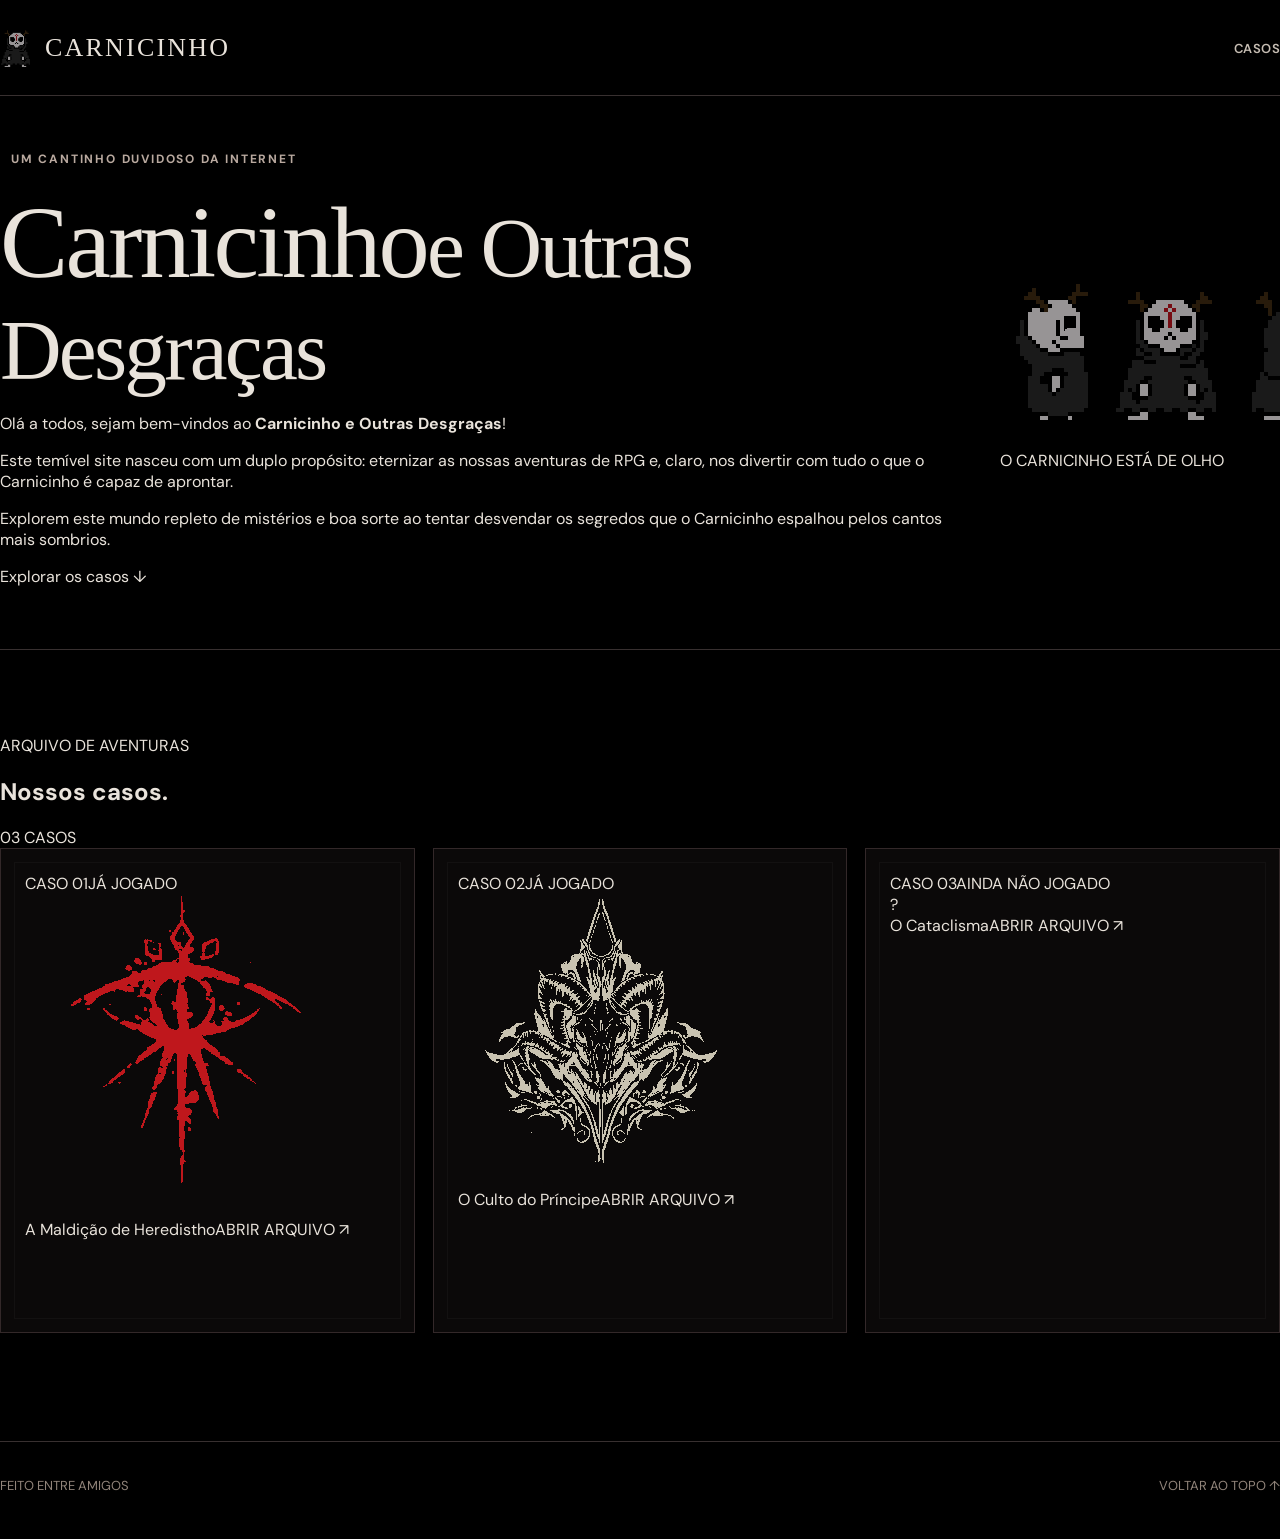
==== commit cdd174d2: "feat: launch Carnicinho e Outras Desgracas homepage with user intro and pixel mascot" ====
--- a/index.html
+++ b/index.html
@@ -1,100 +1,85 @@
 <!doctype html>
 <html lang="pt-BR">
 <head>
-  <meta charset="UTF-8">
-  <meta name="viewport" content="width=device-width, initial-scale=1">
-  <meta name="theme-color" content="#000000">
-  <meta name="description" content="GNOLAND. Os casos do nosso universo de Ordem Paranormal.">
-  <title>GNOLAND | Ordem Paranormal</title>
+  <meta charset="utf-8">
+  <meta name="viewport" content="width=device-width,initial-scale=1">
+  <meta name="theme-color" content="#080808">
+  <meta name="description" content="Carnicinho e Outras Desgraças. Nossas aventuras de RPG e novos mistérios.">
+  <title>Carnicinho e Outras Desgraças</title>
   <link rel="preconnect" href="https://fonts.googleapis.com">
   <link rel="preconnect" href="https://fonts.gstatic.com" crossorigin>
-  <link href="https://fonts.googleapis.com/css2?family=DM+Sans:wght@400;500;600;700&family=Marcellus&display=swap" rel="stylesheet">
-  <link rel="stylesheet" href="styles.css?v=gnoland-3">
-  <script src="script.js?v=gnoland-3" defer></script>
+  <link href="https://fonts.googleapis.com/css2?family=DM+Sans:wght@400;500;600;700;800&family=Pixelify+Sans:wght@400;500;600;700&display=swap" rel="stylesheet">
+  <link rel="stylesheet" href="styles.css?v=carnicinho-1">
+  <script src="script.js?v=carnicinho-1" defer></script>
 </head>
 <body>
-  <a class="skip-link" href="#casos">Ir para os casos</a>
-  <div class="site-wrap" id="inicio">
-    <header class="site-header">
-      <a class="brand" href="#inicio" aria-label="GNOLAND, início">
-        <img src="assets/gnomo.svg" alt="" width="34" height="54">
-        <span>GNOLAND</span>
-      </a>
-      <nav aria-label="Navegação principal">
-        <a href="#casos">Os casos</a>
-      </nav>
-    </header>
+<a class="skip-link" href="#casos">Ir para os casos</a>
+<div class="pixel-pattern" aria-hidden="true"></div>
+<div class="site" id="inicio">
+  <header class="site-header">
+    <a href="#inicio" class="brand" aria-label="Voltar ao início">
+      <img class="brand-mascot" src="[data-uri]" alt="" width="56" height="72">
+      <span class="brand-label">CARNICINHO</span>
+    </a>
+    <nav aria-label="Navegação"><a href="#casos">CASOS</a></nav>
+  </header>
 
-    <main>
-      <section class="hero" aria-labelledby="hero-heading">
-        <div class="hero-copy">
-          <div class="eyebrow"><span class="eyebrow-ornament" aria-hidden="true">✦</span> NOSSAS MESAS DE ORDEM PARANORMAL</div>
-          <h1 id="hero-heading">GNOLAND<span class="title-period">.</span></h1>
-          <p>Nossas histórias de Ordem Paranormal, reunidas em um só lugar.</p>
-          <a class="explore-button" href="#casos">Explorar os casos <span aria-hidden="true">↓</span></a>
+  <main>
+    <section class="hero" aria-labelledby="site-title">
+      <div class="hero-content">
+        <span class="eyebrow"><span class="red-pixel" aria-hidden="true"></span> UM CANTINHO DUVIDOSO DA INTERNET</span>
+        <h1 id="site-title"><span>Carnicinho</span><small>e Outras Desgraças</small></h1>
+        <div class="intro" aria-label="Boas-vindas">
+          <p>Olá a todos, sejam bem-vindos ao <strong>Carnicinho e Outras Desgraças</strong>!</p>
+          <p>Este temível site nasceu com um duplo propósito: eternizar as nossas aventuras de RPG e, claro, nos divertir com tudo o que o Carnicinho é capaz de aprontar.</p>
+          <p>Explorem este mundo repleto de mistérios e boa sorte ao tentar desvendar os segredos que o Carnicinho espalhou pelos cantos mais sombrios.</p>
         </div>
-        <div class="hero-seal" aria-hidden="true">
-          <img src="assets/gnomo.svg" alt="" width="190" height="303">
+        <a class="primary-link" href="#casos">Explorar os casos <span aria-hidden="true">↓</span></a>
+      </div>
+      <div class="hero-mascot">
+        <div class="hero-mascot-art">
+          <img src="[data-uri]" alt="Carnicinho em pixel art, visto de diferentes ângulos" width="473" height="179">
         </div>
-      </section>
+        <span class="mascot-caption">O CARNICINHO ESTÁ DE OLHO</span>
+      </div>
+    </section>
 
-      <section class="cases" id="casos" aria-labelledby="cases-heading">
-        <div class="section-heading">
-          <span class="section-symbol" aria-hidden="true">✦</span>
-          <h2 id="cases-heading">Os casos</h2>
-          <span class="section-count">03</span>
-        </div>
-        <div class="case-grid">
-          <button class="case-card case-heredistho" data-case="heredistho" type="button" aria-label="Abrir A Maldição de Heredistho">
-            <span class="case-card-number">01</span>
-            <span class="case-symbol"><img src="[data-uri]" alt="" width="303" height="320" loading="lazy"></span>
-            <span class="case-details">
-              <span class="case-status">Já jogado</span>
-              <span class="case-title">A Maldição de<br>Heredistho</span>
-              <span class="case-action">Abrir caso <span aria-hidden="true">↗</span></span>
-            </span>
-          </button>
-          <button class="case-card case-principe" data-case="principe" type="button" aria-label="Abrir O Culto do Príncipe">
-            <span class="case-card-number">02</span>
-            <span class="case-symbol"><img src="[data-uri]" alt="" width="288" height="290" loading="lazy"></span>
-            <span class="case-details">
-              <span class="case-status">Já jogado</span>
-              <span class="case-title">O Culto do<br>Príncipe</span>
-              <span class="case-action">Abrir caso <span aria-hidden="true">↗</span></span>
-            </span>
-          </button>
-          <button class="case-card case-cataclisma" data-case="cataclisma" type="button" aria-label="Abrir O Cataclisma">
-            <span class="case-card-number">03</span>
-            <span class="case-symbol case-unrevealed"><span aria-hidden="true">?</span></span>
-            <span class="case-details">
-              <span class="case-status">Ainda não jogado</span>
-              <span class="case-title">O Cataclisma</span>
-              <span class="case-action">Abrir caso <span aria-hidden="true">↗</span></span>
-            </span>
-          </button>
-        </div>
-      </section>
-    </main>
+    <section class="cases" id="casos" aria-labelledby="cases-title">
+      <div class="section-top">
+        <div><span class="section-kicker">ARQUIVO DE AVENTURAS</span><h2 id="cases-title">Nossos casos<span class="red-dot">.</span></h2></div>
+        <span class="case-count">03 CASOS</span>
+      </div>
+      <div class="case-grid">
+        <button class="case-card heredistho" data-case="heredistho" type="button" aria-label="Abrir A Maldição de Heredistho">
+          <span class="case-top"><span>CASO 01</span><span class="status">JÁ JOGADO</span></span>
+          <span class="case-art"><img src="[data-uri]" alt="" width="303" height="320"></span>
+          <span class="case-bottom"><span class="case-name">A Maldição de Heredistho</span><span class="case-open">ABRIR ARQUIVO <span aria-hidden="true">↗</span></span></span>
+        </button>
+        <button class="case-card principe" data-case="principe" type="button" aria-label="Abrir O Culto do Príncipe">
+          <span class="case-top"><span>CASO 02</span><span class="status">JÁ JOGADO</span></span>
+          <span class="case-art"><img src="[data-uri]" alt="" width="288" height="290"></span>
+          <span class="case-bottom"><span class="case-name">O Culto do Príncipe</span><span class="case-open">ABRIR ARQUIVO <span aria-hidden="true">↗</span></span></span>
+        </button>
+        <button class="case-card cataclisma" data-case="cataclisma" type="button" aria-label="Abrir O Cataclisma">
+          <span class="case-top"><span>CASO 03</span><span class="status">AINDA NÃO JOGADO</span></span>
+          <span class="case-art unknown-art" aria-hidden="true"><span>?</span></span>
+          <span class="case-bottom"><span class="case-name">O Cataclisma</span><span class="case-open">ABRIR ARQUIVO <span aria-hidden="true">↗</span></span></span>
+        </button>
+      </div>
+    </section>
+  </main>
 
-    <footer class="site-footer">
-      <span class="footer-name">GNOLAND</span>
-      <span>Criado para nossas mesas.</span>
-      <a href="#inicio">Voltar ao início ↑</a>
-    </footer>
-  </div>
+  <footer class="site-footer"><span>FEITO ENTRE AMIGOS</span><a href="#inicio">VOLTAR AO TOPO ↑</a></footer>
+</div>
 
-  <dialog class="case-dialog" id="case-dialog" aria-labelledby="dialog-title">
-    <div class="dialog-content">
-      <div class="dialog-top">
-        <span id="dialog-index">CASO 01</span>
-        <button type="button" class="dialog-close" id="dialog-close" aria-label="Fechar">×</button>
-      </div>
-      <h2 id="dialog-title">A Maldição de Heredistho</h2>
-      <p id="dialog-status">Já jogado</p>
-      <div class="dialog-divider"></div>
-      <p class="dialog-placeholder">Página em preparação.</p>
-      <button type="button" class="dialog-back" id="dialog-back">Voltar aos casos</button>
-    </div>
-  </dialog>
+<dialog id="case-dialog" aria-labelledby="dialog-title">
+ <div class="dialog-content">
+   <div class="dialog-head"><span id="dialog-number">CASO 01</span><button id="dialog-close" type="button" aria-label="Fechar">×</button></div>
+   <span id="dialog-status" class="dialog-status">JÁ JOGADO</span>
+   <h2 id="dialog-title">A Maldição de Heredistho</h2>
+   <p>Esta área ainda está sendo preparada.</p>
+   <button id="dialog-back" type="button" class="dialog-back">VOLTAR AOS CASOS</button>
+ </div>
+</dialog>
 </body>
 </html>
--- a/styles.css
+++ b/styles.css
@@ -56,11 +56,11 @@
 .site-header nav a:hover { color: #fff; }
 .hero {
   display: grid;
-  grid-template-columns: 1.1fr .9fr;
+  grid-template-columns: minmax(0, 1fr) minmax(160px, 280px);
   align-items: center;
-  min-height: 610px;
-  gap: 25px;
-  padding: 52px 0 65px;
+  gap: 34px;
+  min-height: 385px;
+  padding: 55px 0 62px;
   border-bottom: 1px solid var(--line);
   position: relative;
   overflow: hidden;
@@ -101,37 +101,31 @@
 }
 .explore-button:hover { background: #42171b; transform: translateY(-2px); }
 .explore-button span { color: #cd7071; font-size: 18px; }
-.hero-illustration {
-  display: flex; flex-direction: column;
-  align-items: center; justify-content: center;
-  position: relative; min-height: 480px;
-}
-.hero-illustration::before {
+
+.hero-seal {
+  width: 100%;
+  height: 260px;
+  display: flex;
+  justify-content: center;
+  align-items: center;
+  position: relative;
+}
+.hero-seal::before {
   content: "";
   position: absolute;
-  width: 67%; height: 80%;
-  border: 1px solid #2c1b1c;
+  inset: 25px 15px;
+  border: 1px solid #382124;
   transform: rotate(5deg);
-  pointer-events: none;
-}
-.hero-illustration::after {
-  content: "";
-  position: absolute; bottom: 16%; right: 12%;
-  width: 22%; height: 1px; background: #792b31;
-  transform: rotate(-15deg);
-}
-.hero-illustration img {
-  display: block; width: auto; height: min(450px,37vw); max-width: 86%;
+}
+.hero-seal img {
+  width: auto;
+  height: 220px;
+  max-width: 68%;
   object-fit: contain;
-  opacity: .95;
-  filter: drop-shadow(0 5px 18px #521a1d3d);
-}
-.illustration-ornament {
-  position: absolute; z-index: 1; color: #913339;
-  font: 25px var(--heading);
-}
-.illustration-ornament-top { right: 12%; top: 7%; }
-.illustration-ornament-bottom { left: 14%; bottom: 7%; }
+  position: relative;
+  z-index: 1;
+  opacity: .85;
+}
 
 .cases { padding: 85px 0 108px; scroll-margin-top: 15px; }
 .section-heading {
@@ -259,17 +253,17 @@
 .dialog-back:hover { background: #451b21; }
 
 @media(max-width: 1020px) {
-  .hero { min-height: 540px; }
-  .hero-illustration { min-height: 380px; }
+  .hero { min-height: 360px; }
+  .hero-seal { height: 225px; }
   .case-card { padding: 22px 18px 20px; height: 465px; }
   .case-title { font-size: 25px; }
 }
 @media(max-width: 740px) {
   .site-header { height: 80px; }
-  .hero { display: flex; flex-direction: column; align-items: flex-start; gap: 15px; padding: 70px 0 48px; min-height: 0; }
+  .hero { display: flex; flex-direction: column; align-items: flex-start; gap: 4px; padding: 56px 0 42px; min-height: 0; }
   .hero h1 { font-size: clamp(62px,12vw,95px); }
-  .hero-illustration { align-self: center; min-height: 265px; max-height: 350px; width: min(100%,410px); }
-  .hero-illustration img { height: 300px; max-width: 75%; }
+  .hero-seal { align-self: center; height: 180px; width: 170px; }
+  .hero-seal img { height: 155px; max-width: 80%; }
   .cases { padding: 65px 0 80px; }
   .case-grid { grid-template-columns: 1fr; }
   .case-card { height: 405px; padding: 23px; }
@@ -285,8 +279,8 @@
   .eyebrow { font-size: 10px; letter-spacing: 1.2px; }
   .hero { padding-top: 61px; }
   .hero h1 { font-size: clamp(56px,13.5vw,72px); letter-spacing: -2px; }
-  .hero-illustration { min-height: 260px; }
-  .hero-illustration img { height: 260px; }
+  .hero-seal { height: 155px; }
+  .hero-seal img { height: 145px; }
   .section-heading h2 { font-size: 35px; }
   .case-card { height: 390px; }
   .case-symbol img,.case-heredistho .case-symbol img,.case-principe .case-symbol img { height: 195px; }
@@ -297,4 +291,19 @@
 @media(prefers-reduced-motion: reduce) {
   html { scroll-behavior: auto; }
   *,*::before,*::after { transition-duration: .01ms!important; animation-duration: .01ms!important; }
-}+}
+/* Keep the page readable even when remote fonts fail. */
+.hero h1, .brand span { overflow-wrap: anywhere; }
+.case-card { contain: layout; }
+.case-symbol img { height: auto; max-height: 240px; }
+@media (max-width:740px) {
+  .hero-seal { display: none; }
+  .hero { padding-top: 59px; }
+  .case-symbol img { width: auto; max-height: 220px; }
+  .case-card { height: 410px; }
+}
+@media (max-width:440px) {
+  .hero h1 { font-size: clamp(46px,13vw,66px); }
+  .case-symbol img { max-height: 194px; }
+  .case-card { height: 395px; }
+}
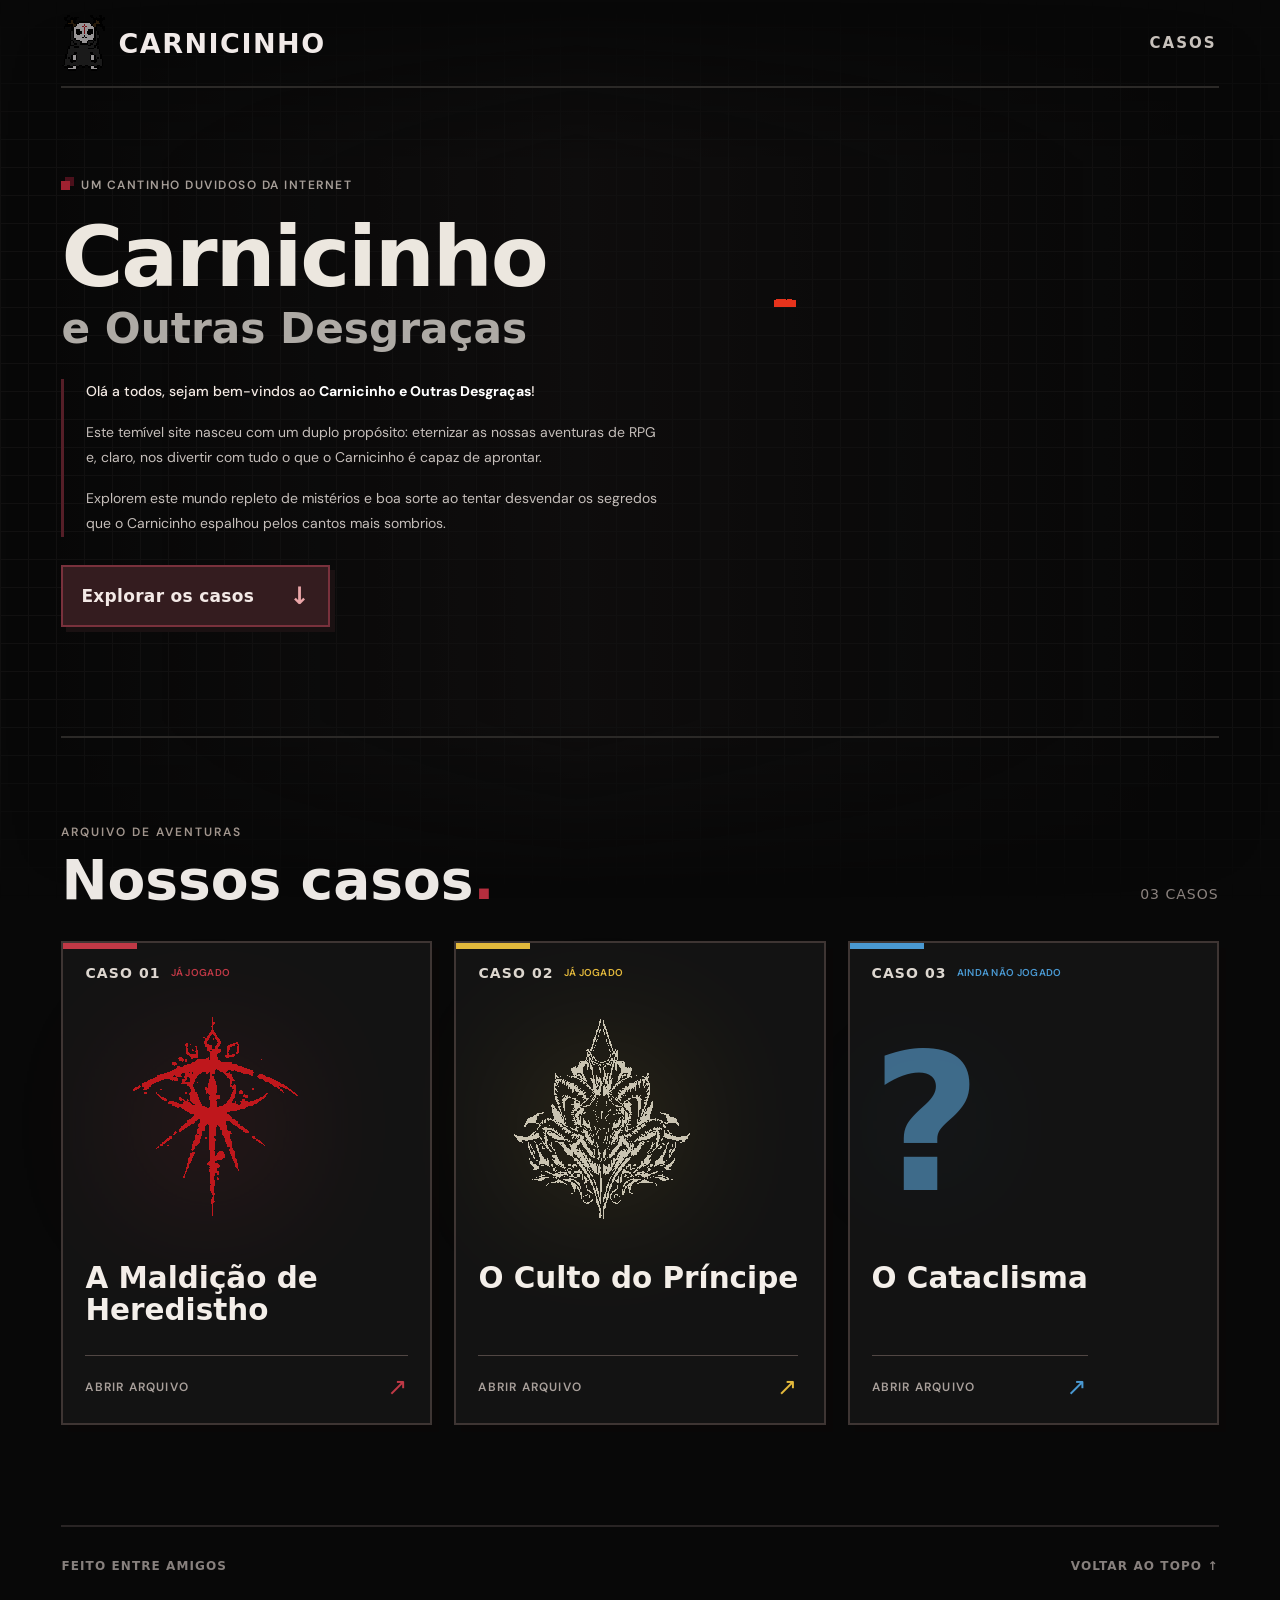
==== commit 251cb857: "ui: replace Carnicinho group image with isolated red forehead symbol" ====
--- a/index.html
+++ b/index.html
@@ -9,7 +9,7 @@
   <link rel="preconnect" href="https://fonts.googleapis.com">
   <link rel="preconnect" href="https://fonts.gstatic.com" crossorigin>
   <link href="https://fonts.googleapis.com/css2?family=DM+Sans:wght@400;500;600;700;800&family=Pixelify+Sans:wght@400;500;600;700&display=swap" rel="stylesheet">
-  <link rel="stylesheet" href="styles.css?v=carnicinho-1">
+  <link rel="stylesheet" href="styles.css?v=carnicinho-2">
   <script src="script.js?v=carnicinho-1" defer></script>
 </head>
 <body>
@@ -36,11 +36,8 @@
         </div>
         <a class="primary-link" href="#casos">Explorar os casos <span aria-hidden="true">↓</span></a>
       </div>
-      <div class="hero-mascot">
-        <div class="hero-mascot-art">
-          <img src="[data-uri]" alt="Carnicinho em pixel art, visto de diferentes ângulos" width="473" height="179">
-        </div>
-        <span class="mascot-caption">O CARNICINHO ESTÁ DE OLHO</span>
+      <div class="hero-symbol" aria-hidden="true">
+        <img src="[data-uri]" alt="" width="151" height="220">
       </div>
     </section>
 
--- a/styles.css
+++ b/styles.css
@@ -1,309 +1,209 @@
-:root {
-  color-scheme: dark;
-  --background: #000;
-  --surface: #0b0909;
-  --text: #e9e3db;
-  --muted: #a69b92;
-  --line: #383030;
-  --blood: #a82d35;
-  --body: "DM Sans", Arial, sans-serif;
-  --heading: "Marcellus", Georgia, serif;
-}
-* { box-sizing: border-box; }
-html { scroll-behavior: smooth; }
-body {
-  margin: 0;
-  min-width: 320px;
-  background: #000;
-  color: var(--text);
-  font-family: var(--body);
-  font-size: 16px;
-  -webkit-font-smoothing: antialiased;
-}
-button, a { -webkit-tap-highlight-color: transparent; }
-button { font: inherit; }
-a { color: inherit; text-decoration: none; }
-a:focus-visible, button:focus-visible {
-  outline: 2px solid #e9b9ab;
-  outline-offset: 4px;
-}
-::selection { color: white; background: var(--blood); }
-.skip-link {
-  position: fixed; z-index: 100; left: 15px; top: -80px;
-  background: white; color: #000; padding: 12px 18px;
-}
-.skip-link:focus { top: 10px; }
-.site-wrap { max-width: 1360px; padding: 0 clamp(22px,5vw,76px); margin: 0 auto; }
-.site-header {
-  height: 96px;
-  display: flex; align-items: center; justify-content: space-between;
-  border-bottom: 1px solid var(--line);
-}
-.brand { display: inline-flex; align-items: center; gap: 13px; }
-.brand img { width: 32px; height: 50px; object-fit: contain; }
-.brand span {
-  font-family: var(--heading);
-  font-size: 26px;
-  letter-spacing: 2.2px;
-  font-weight: 400;
-}
-.site-header nav a {
-  color: #c6bdb3;
-  font-size: 13px; font-weight: 600; letter-spacing: .5px;
-  padding: 13px 0;
-  transition: color .2s ease;
-}
-.site-header nav a:hover { color: #fff; }
-.hero {
-  display: grid;
-  grid-template-columns: minmax(0, 1fr) minmax(160px, 280px);
-  align-items: center;
-  gap: 34px;
-  min-height: 385px;
-  padding: 55px 0 62px;
-  border-bottom: 1px solid var(--line);
-  position: relative;
-  overflow: hidden;
-}
-.hero-copy { position: relative; z-index: 1; }
-.eyebrow {
-  display: flex; align-items: center; gap: 11px;
-  color: #b9a99f;
-  font-size: 12px; font-weight: 700;
-  letter-spacing: 1.8px;
-}
-.eyebrow-ornament { color: #b1373e; font: 22px var(--heading); }
-.hero h1 {
-  margin: 25px 0 16px;
-  font-family: var(--heading);
-  font-size: clamp(60px, 8vw, 115px);
-  line-height: 1;
-  letter-spacing: -2.8px;
-  font-weight: 400;
-}
-.title-period { color: var(--blood); }
-.hero-copy > p {
-  color: #bbb1a8;
-  max-width: 445px;
-  font-size: clamp(17px,1.7vw,21px);
-  line-height: 1.65;
-  margin: 0 0 34px;
-}
-.explore-button {
-  display: inline-flex; align-items: center; justify-content: space-between;
-  gap: 30px; min-width: 220px;
-  padding: 17px 20px;
-  border: 1px solid #95363b;
-  background: #231012;
-  color: #f0e2d7;
-  font-size: 14px; font-weight: 600;
-  transition: background .2s, transform .2s;
-}
-.explore-button:hover { background: #42171b; transform: translateY(-2px); }
-.explore-button span { color: #cd7071; font-size: 18px; }
-
-.hero-seal {
-  width: 100%;
-  height: 260px;
-  display: flex;
-  justify-content: center;
-  align-items: center;
-  position: relative;
-}
-.hero-seal::before {
-  content: "";
-  position: absolute;
-  inset: 25px 15px;
-  border: 1px solid #382124;
-  transform: rotate(5deg);
-}
-.hero-seal img {
-  width: auto;
-  height: 220px;
-  max-width: 68%;
-  object-fit: contain;
-  position: relative;
-  z-index: 1;
-  opacity: .85;
-}
-
-.cases { padding: 85px 0 108px; scroll-margin-top: 15px; }
-.section-heading {
-  display: flex; gap: 12px; align-items: center;
-  margin-bottom: 30px;
-}
-.section-heading h2 {
-  margin: 0;
-  font-family: var(--heading);
-  font-size: clamp(32px,3.2vw,44px);
-  font-weight: 400;
-}
-.section-symbol { color: #ad363c; font-size: 22px; }
-.section-count {
-  align-self: center;
-  margin-left: auto; color: #897971;
-  font-size: 12px; letter-spacing: 1px;
-}
-.case-grid { display: grid; grid-template-columns: repeat(3,minmax(0,1fr)); gap: 18px; }
-.case-card {
-  display: flex; flex-direction: column; text-align: left;
-  position: relative; overflow: hidden;
-  padding: 24px 24px 22px;
-  height: 485px;
-  background: var(--surface);
-  border: 1px solid #332829;
-  color: var(--text);
-  cursor: pointer;
-  transition: border-color .22s,transform .22s,background .22s;
-}
-.case-card::before {
-  content: ""; position: absolute; inset: 13px;
-  border: 1px solid #ffffff08;
-  pointer-events: none;
-}
-.case-card:hover, .case-card:focus-visible {
-  transform: translateY(-5px);
-  border-color: #8c3b3e;
-  background: #110c0d;
-}
-.case-card-number {
-  position: relative; z-index: 1;
-  font-size: 12px; font-weight: 600;
-  color: #9b8882; letter-spacing: 1.5px;
-}
-.case-symbol {
-  flex: 1 1 auto; display: flex; justify-content: center; align-items: center;
-  min-height: 255px;
-  width: 100%;
-}
-.case-symbol img {
-  display: block;
-  object-fit: contain;
-  width: auto; height: 240px; max-width: 88%; 
-  transition: transform .26s ease;
-}
-.case-card:hover .case-symbol img { transform: scale(1.045); }
-.case-heredistho .case-symbol img { height: 243px; }
-.case-principe .case-symbol img { height: 230px; }
-.case-unrevealed span {
-  font: 400 150px var(--heading);
-  color: #524344;
-  line-height: 1;
-}
-.case-details { display: flex; flex-direction: column; align-items: flex-start; position: relative; z-index: 1; }
-.case-status {
-  font-size: 12px; font-weight: 600;
-  color: #a99a91;
-  margin-bottom: 12px;
-}
-.case-cataclisma .case-status { color: #b9a08b; }
-.case-title {
-  font: 400 clamp(24px,2.4vw,32px)/1.22 var(--heading);
-  min-height: 78px;
-  color: #eee8df;
-  letter-spacing: -.25px;
-}
-.case-action {
-  width: 100%;
-  padding-top: 17px;
-  border-top: 1px solid #3a2c2c;
-  display: flex; justify-content: space-between; align-items: center;
-  color: #bfb1a5; font-size: 13px; font-weight: 600;
-}
-.case-action span { color: #bc5054; font-size: 23px; font-weight: 400; transition: transform .2s; }
-.case-card:hover .case-action span { transform: translate(3px,-3px); }
-.site-footer {
-  border-top: 1px solid var(--line);
-  padding: 35px 0 45px;
-  display: flex; justify-content: space-between; align-items: center;
-  gap: 16px;
-  font-size: 13px;
-  color: #91847a;
-}
-.footer-name { font: 400 21px var(--heading); letter-spacing: 1.5px; color: #d4c7bc; }
-.site-footer a:hover { color: #e2c0ba; }
-
-.case-dialog {
-  width: min(530px,calc(100% - 28px));
-  max-height: 86vh;
-  margin: auto;
-  padding: 0;
-  border: 1px solid #684245;
-  background: #100d0e;
-  color: var(--text);
-  box-shadow: 0 20px 90px #000d;
-}
-.case-dialog::backdrop { background: #000e; backdrop-filter: blur(4px); }
-.dialog-content { padding: 27px 34px 35px; }
-.dialog-top { display: flex; align-items: center; justify-content: space-between; gap: 18px; color: #bc918c; font-size: 12px; letter-spacing: 1.5px; }
-.dialog-close {
-  background: transparent; border: 1px solid #534041;
-  height: 36px; width: 36px; cursor: pointer;
-  font-size: 24px; color: var(--text); line-height: 1;
-}
-.dialog-close:hover { background: #391719; }
-.dialog-content h2 {
-  font: 400 clamp(29px,5vw,43px)/1.2 var(--heading);
-  margin: 33px 0 13px;
-}
-#dialog-status { color: #ae938c; font-size: 13px; margin: 0; }
-.dialog-divider { height: 1px; background: #413132; margin: 29px 0; }
-.dialog-placeholder { color: #c0b2a9; line-height: 1.6; margin: 0 0 36px; }
-.dialog-back { border: 1px solid #784044; background: #261315; color: #eee2da; cursor: pointer; padding: 13px 18px; font-weight: 600; }
-.dialog-back:hover { background: #451b21; }
-
-@media(max-width: 1020px) {
-  .hero { min-height: 360px; }
-  .hero-seal { height: 225px; }
-  .case-card { padding: 22px 18px 20px; height: 465px; }
-  .case-title { font-size: 25px; }
-}
-@media(max-width: 740px) {
-  .site-header { height: 80px; }
-  .hero { display: flex; flex-direction: column; align-items: flex-start; gap: 4px; padding: 56px 0 42px; min-height: 0; }
-  .hero h1 { font-size: clamp(62px,12vw,95px); }
-  .hero-seal { align-self: center; height: 180px; width: 170px; }
-  .hero-seal img { height: 155px; max-width: 80%; }
-  .cases { padding: 65px 0 80px; }
-  .case-grid { grid-template-columns: 1fr; }
-  .case-card { height: 405px; padding: 23px; }
-  .case-symbol { min-height: 195px; }
-  .case-symbol img,.case-heredistho .case-symbol img,.case-principe .case-symbol img { height: 220px; max-width: 75%; }
-  .case-title { font-size: 29px; min-height: 0; margin-bottom: 21px; }
-  .case-action { padding-top: 14px; }
-  .site-footer { flex-wrap: wrap; }
-}
-@media(max-width: 440px) {
-  .site-wrap { padding: 0 20px; }
-  .brand span { font-size: 22px; }
-  .eyebrow { font-size: 10px; letter-spacing: 1.2px; }
-  .hero { padding-top: 61px; }
-  .hero h1 { font-size: clamp(56px,13.5vw,72px); letter-spacing: -2px; }
-  .hero-seal { height: 155px; }
-  .hero-seal img { height: 145px; }
-  .section-heading h2 { font-size: 35px; }
-  .case-card { height: 390px; }
-  .case-symbol img,.case-heredistho .case-symbol img,.case-principe .case-symbol img { height: 195px; }
-  .case-title { font-size: 27px; }
-  .site-footer { font-size: 12px; }
-  .dialog-content { padding: 22px; }
-}
-@media(prefers-reduced-motion: reduce) {
-  html { scroll-behavior: auto; }
-  *,*::before,*::after { transition-duration: .01ms!important; animation-duration: .01ms!important; }
-}
-/* Keep the page readable even when remote fonts fail. */
-.hero h1, .brand span { overflow-wrap: anywhere; }
-.case-card { contain: layout; }
-.case-symbol img { height: auto; max-height: 240px; }
-@media (max-width:740px) {
-  .hero-seal { display: none; }
-  .hero { padding-top: 59px; }
-  .case-symbol img { width: auto; max-height: 220px; }
-  .case-card { height: 410px; }
-}
-@media (max-width:440px) {
-  .hero h1 { font-size: clamp(46px,13vw,66px); }
-  .case-symbol img { max-height: 194px; }
-  .case-card { height: 395px; }
-}
+:root{
+ color-scheme:dark;
+ --bg:#080808;
+ --panel:#131313;
+ --panel-lighter:#191919;
+ --ink:#ece8e4;
+ --soft:#aaa4a0;
+ --muted:#777171;
+ --line:#37302d;
+ --blood:#941a2a;
+ --heredistho:#c03946;
+ --principe:#e3b93c;
+ --cataclisma:#4a99d2;
+ --display:"Pixelify Sans",system-ui,sans-serif;
+ --body:"DM Sans",Arial,sans-serif;
+}
+*{box-sizing:border-box}
+html{scroll-behavior:smooth}
+body{margin:0;min-width:320px;background:var(--bg);color:var(--ink);font-family:var(--body);-webkit-font-smoothing:antialiased;overflow-x:hidden}
+button{font:inherit}
+button,a{-webkit-tap-highlight-color:transparent}
+a{color:inherit;text-decoration:none}
+a:focus-visible,button:focus-visible{outline:2px solid #fff;outline-offset:5px}
+::selection{background:#9c2930;color:white}
+.skip-link{position:absolute;top:-80px;left:16px;z-index:50;background:white;color:black;padding:12px}
+.skip-link:focus{top:12px}
+.pixel-pattern{
+ position:fixed;pointer-events:none;inset:0;z-index:0;opacity:.46;
+ background-image:
+ linear-gradient(90deg, #1d1c1c 1px,transparent 1px),
+ linear-gradient(0deg, #1d1c1c 1px,transparent 1px),
+ linear-gradient(90deg,transparent 0%,#171414 45%,transparent 100%);
+ background-size:28px 28px,28px 28px,100% 100%;
+ mask-image:linear-gradient(to bottom,transparent 0,#000 18%,#000 80%,transparent 100%);
+}
+.site{position:relative;z-index:1;max-width:1440px;margin:auto;padding:0 clamp(22px,4.8vw,78px)}
+.site-header{
+ display:flex;justify-content:space-between;align-items:center;height:88px;
+ border-bottom:2px solid #2b2927;
+}
+.brand{display:inline-flex;gap:13px;align-items:center}
+.brand-mascot{width:44px;height:56px;object-fit:contain;image-rendering:pixelated}
+.brand-label{font:600 27px/1 var(--display);letter-spacing:1.5px;color:#f1eae8}
+.site-header nav a{
+ font:600 15px var(--display);letter-spacing:2px;display:inline-flex;align-items:center;
+ padding:12px 2px;color:#c8c2bc;transition:color .2s;
+}
+.site-header nav a:hover{color:#fff}
+
+.hero{
+ display:grid;grid-template-columns:minmax(0,1fr) minmax(320px,.85fr);
+ gap:clamp(24px,4vw,65px);align-items:center;
+ padding:75px 0 95px;min-height:650px;
+ border-bottom:2px solid #2b2927;
+}
+.hero-content{min-width:0;max-width:670px}
+.eyebrow{display:flex;gap:11px;align-items:center;font:600 12px var(--body);color:#a69e98;letter-spacing:1.5px}
+.red-pixel{display:inline-block;width:9px;height:9px;background:#9f2130;box-shadow:4px -4px #4b101b}
+.hero h1{margin:25px 0 27px;color:#ece7df;font-family:var(--display);font-size:clamp(59px,6.6vw,105px);font-weight:700;line-height:.93;letter-spacing:-2.2px}
+.hero h1 span{display:block}
+.hero h1 small{
+ margin-top:9px;display:block;font:600 clamp(27px,3.3vw,53px)/1.08 var(--display);
+ letter-spacing:0;color:#aeaaa5;
+}
+.intro{max-width:650px;border-left:3px solid #551e27;padding-left:22px}
+.intro p{font:400 clamp(14px,1.06vw,16px)/1.8 var(--body);color:#c5beba;margin:0 0 16px}
+.intro p:first-child{color:#f4eae4;font-weight:500}
+.intro strong{font-weight:800;color:white}
+.intro p:last-child{margin-bottom:0}
+.primary-link{
+ display:inline-flex;align-items:center;justify-content:space-between;gap:35px;
+ font:600 17px var(--display);letter-spacing:.3px;
+ padding:15px 18px;background:#341c1f;color:#f3e9e6;
+ border:2px solid #79313c;box-shadow:5px 5px 0 #1a1112;
+ margin-top:28px;transition:transform .18s,background .18s,box-shadow .18s;
+}
+.primary-link:hover{transform:translate(2px,2px);box-shadow:2px 2px 0 #1a1112;background:#512329}
+.primary-link span{font-size:24px;color:#eaa5a8}
+
+.hero-mascot{min-width:0;display:flex;flex-direction:column;gap:22px;justify-content:center;align-items:center}
+.hero-mascot-art{
+ width:100%;max-width:550px;min-height:330px;
+ background:
+ linear-gradient(90deg,transparent 0 92%,#242222 92% 100%),
+ linear-gradient(0deg,transparent 0 92%,#222 92% 100%),
+ #101010;
+ background-size:32px 32px,32px 32px,auto;
+ border:4px solid #302929;
+ outline:1px solid #514440;
+ box-shadow:10px 10px 0 #100e0e;
+ display:flex;align-items:center;justify-content:center;padding:22px;
+ position:relative;
+}
+.hero-mascot-art::before,.hero-mascot-art::after{
+ position:absolute;content:"";width:14px;height:14px;background:#6d252c;
+}
+.hero-mascot-art::before{left:-4px;top:-4px}
+.hero-mascot-art::after{bottom:-4px;right:-4px}
+.hero-mascot-art img{width:100%;height:auto;object-fit:contain;image-rendering:pixelated}
+.mascot-caption{font:500 12px var(--display);color:#89817d;letter-spacing:2.6px;text-align:center}
+
+.cases{padding:82px 0 100px;scroll-margin-top:20px}
+.section-top{display:flex;justify-content:space-between;align-items:end;gap:20px;margin-bottom:30px}
+.section-kicker{font:600 12px var(--body);letter-spacing:2px;color:#a1958d}
+.section-top h2{font:700 clamp(42px,4.3vw,62px)/1.1 var(--display);margin:9px 0 0}
+.red-dot{color:#b62e3e}
+.case-count{font:500 14px var(--display);letter-spacing:1px;color:#8c837f;margin-bottom:9px}
+.case-grid{display:grid;grid-template-columns:repeat(3,minmax(0,1fr));gap:22px}
+.case-card{
+ --case:#bbb;
+ position:relative;min-width:0;height:484px;
+ border:2px solid #3e3533;background:#131313;
+ color:var(--ink);padding:22px;display:flex;flex-direction:column;
+ cursor:pointer;text-align:left;transition:transform .18s,border-color .18s,background .18s;
+ box-shadow:7px 7px 0 #090707;
+}
+.case-card::before{
+ content:"";position:absolute;left:0;top:0;height:6px;width:74px;background:var(--case);
+}
+.case-card:hover,.case-card:focus-visible{background:#1c1a19;border-color:var(--case);transform:translateY(-6px)}
+.heredistho{--case:var(--heredistho)}
+.principe{--case:var(--principe)}
+.cataclisma{--case:var(--cataclisma)}
+.case-top{display:flex;justify-content:space-between;align-items:center;gap:10px}
+.case-top>span:first-child{font:600 14px var(--display);letter-spacing:1.1px;color:#ddd7d0}
+.status{font:600 10px var(--body);letter-spacing:.3px;text-align:right;color:var(--case)}
+.case-art{
+ flex:1;min-height:0;display:flex;justify-content:center;align-items:center;
+ padding:18px 0 10px;
+ position:relative;
+}
+.case-art::after{
+ content:"";position:absolute;z-index:0;width:63%;aspect-ratio:1;max-height:200px;
+ opacity:.13;background:var(--case);filter:blur(65px);pointer-events:none
+}
+.case-art img{position:relative;z-index:1;display:block;max-width:88%;max-height:255px;width:auto;height:auto;object-fit:contain;image-rendering:pixelated;transition:transform .25s}
+.heredistho .case-art img{max-height:260px}
+.principe .case-art img{max-height:250px}
+.case-card:hover .case-art img{transform:scale(1.035)}
+.unknown-art>span{font:600 190px/.8 var(--display);color:#4c86af;opacity:.76;position:relative;z-index:1}
+.case-bottom{margin-top:auto;display:flex;flex-direction:column;gap:17px}
+.case-name{font:600 clamp(24px,2.3vw,35px)/1.1 var(--display);color:#f4efea;min-height:76px}
+.case-open{
+ border-top:1px solid #514744;padding-top:17px;
+ display:flex;align-items:center;justify-content:space-between;
+ font:600 12px var(--body);letter-spacing:1.2px;color:#a9a09b;
+}
+.case-open span{color:var(--case);font:500 24px var(--display)}
+.site-footer{
+ display:flex;justify-content:space-between;gap:20px;flex-wrap:wrap;
+ padding:32px 0 42px;border-top:2px solid #292424;
+ color:#87807d;font:600 12px var(--display);letter-spacing:1.1px
+}
+.site-footer a:hover{color:white}
+
+#case-dialog{margin:auto;max-height:85vh;width:min(480px,calc(100% - 28px));padding:0;background:#111;color:var(--ink);border:2px solid #6d5050;box-shadow:10px 10px 0 #080606}
+#case-dialog::backdrop{background:#000d}
+.dialog-content{padding:30px}
+.dialog-head{display:flex;justify-content:space-between;align-items:center;font:600 13px var(--display);color:#9a908a}
+.dialog-head button{width:38px;height:38px;background:#1a1616;border:1px solid #635151;color:white;cursor:pointer;font:400 28px var(--display)}
+.dialog-status{display:block;color:#b5a09b;font:600 12px var(--body);margin:32px 0 8px}
+.dialog-content h2{font:700 clamp(30px,5vw,42px)/1.1 var(--display);margin:0 0 23px}
+.dialog-content p{color:#aaa29b;font:400 15px/1.7 var(--body)}
+.dialog-back{margin-top:23px;padding:13px 15px;border:2px solid #603638;background:#30191c;color:white;cursor:pointer;font:600 14px var(--display)}
+.dialog-back:hover{background:#502329}
+
+@media(max-width:1080px){
+ .hero{grid-template-columns:minmax(0,1fr) minmax(280px,.75fr);gap:24px}
+ .hero h1{font-size:clamp(59px,7vw,84px)}
+ .hero-mascot-art{min-height:245px}
+ .case-card{height:455px;padding:18px}
+ .case-name{font-size:26px}
+ .case-art img{max-height:235px}
+}
+@media(max-width:790px){
+ .hero{grid-template-columns:1fr;min-height:0;padding:52px 0 66px}
+ .hero h1{font-size:clamp(68px,10vw,95px)}
+ .hero-mascot{margin-top:24px}
+ .hero-mascot-art{min-height:0;max-width:510px}
+ .case-grid{grid-template-columns:1fr;max-width:540px;margin:auto}
+ .case-card{height:425px}
+ .case-name{font-size:33px;min-height:0}
+ .case-art img{max-height:245px}
+}
+@media(max-width:480px){
+ .site{padding:0 18px}
+ .site-header{height:77px}
+ .brand-mascot{width:36px;height:49px}
+ .brand-label{font-size:22px}
+ .hero{padding:42px 0 57px}
+ .eyebrow{font-size:10px;letter-spacing:1px}
+ .hero h1{font-size:clamp(53px,13.2vw,72px)}
+ .hero h1 small{font-size:clamp(25px,7vw,39px)}
+ .intro{padding-left:15px}
+ .intro p{font-size:14px;line-height:1.65}
+ .hero-mascot-art{padding:11px;border-width:3px}
+ .mascot-caption{font-size:10px}
+ .cases{padding:58px 0 74px}
+ .section-top h2{font-size:46px}
+ .case-card{height:405px;padding:17px}
+ .case-name{font-size:28px}
+ .case-art img{max-height:225px}
+ .unknown-art>span{font-size:150px}
+ .dialog-content{padding:22px}
+}
+@media(prefers-reduced-motion:reduce){
+ html{scroll-behavior:auto}
+ *,*::before,*::after{transition-duration:.01ms!important;animation-duration:.01ms!important}
+}
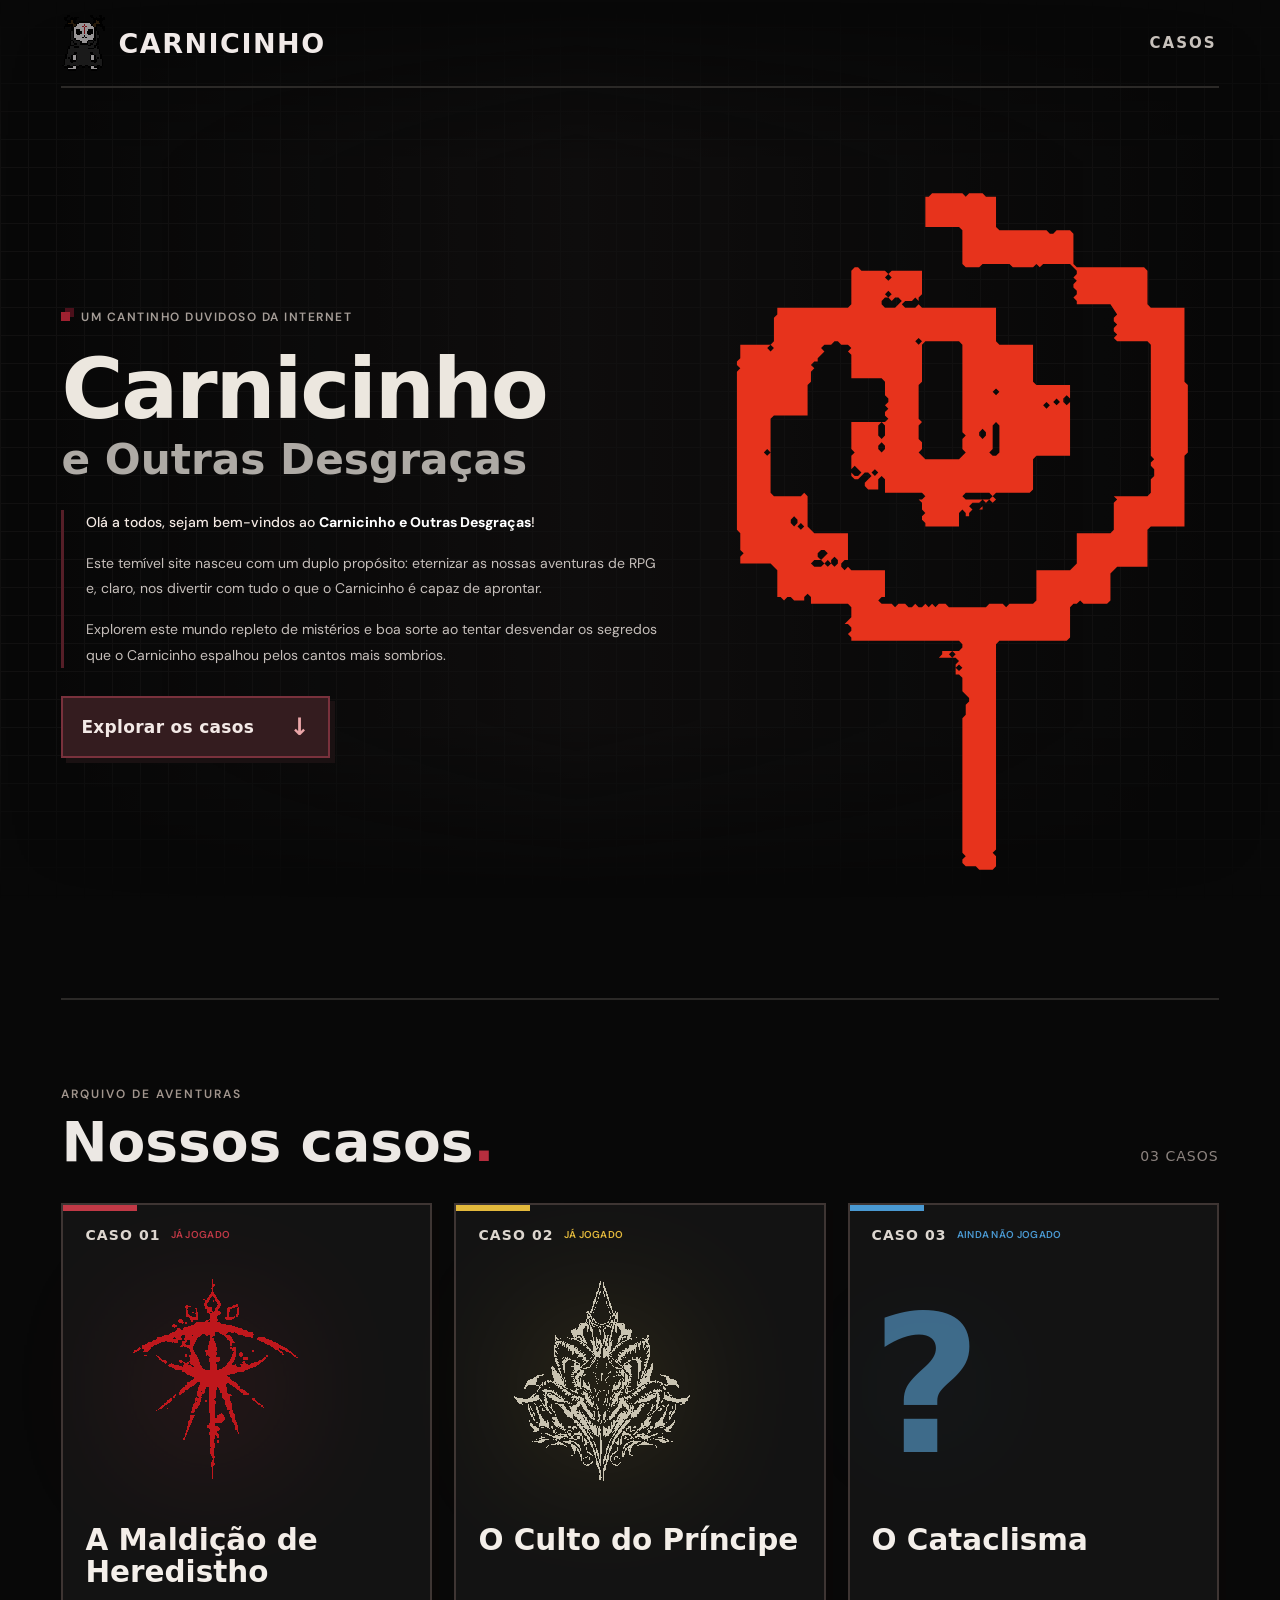
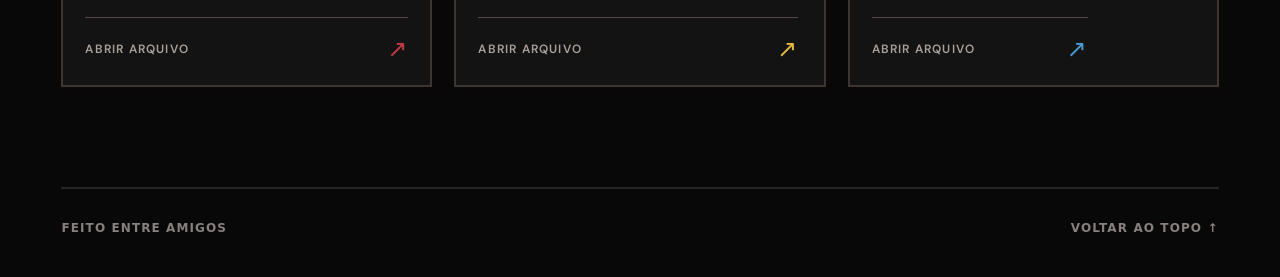
==== commit e327521a: "fix: inline pixel red forehead sigil as vector to guarantee display" ====
--- a/index.html
+++ b/index.html
@@ -9,7 +9,7 @@
   <link rel="preconnect" href="https://fonts.googleapis.com">
   <link rel="preconnect" href="https://fonts.gstatic.com" crossorigin>
   <link href="https://fonts.googleapis.com/css2?family=DM+Sans:wght@400;500;600;700;800&family=Pixelify+Sans:wght@400;500;600;700&display=swap" rel="stylesheet">
-  <link rel="stylesheet" href="styles.css?v=carnicinho-2">
+  <link rel="stylesheet" href="styles.css?v=carnicinho-3">
   <script src="script.js?v=carnicinho-1" defer></script>
 </head>
 <body>
@@ -37,7 +37,7 @@
         <a class="primary-link" href="#casos">Explorar os casos <span aria-hidden="true">↓</span></a>
       </div>
       <div class="hero-symbol" aria-hidden="true">
-        <img src="[data-uri]" alt="" width="151" height="220">
+        <svg xmlns="http://www.w3.org/2000/svg" viewBox="0 0 151 220" aria-hidden="true" focusable="false"><path fill="#e7331c" fill-rule="evenodd" d="M66,9L65,10L64,10L64,19L74,19L75,20L75,30L76,31L80,31L81,30L89,30L90,31L96,31L97,30L98,31L99,30L107,30L109,32L109,33L108,34L109,35L108,36L108,37L109,38L109,39L108,40L109,41L109,42L119,42L121,45L120,46L120,47L121,48L120,49L120,50L121,51L120,52L121,53L130,53L131,54L131,87L132,88L131,89L131,90L132,91L132,93L131,94L131,98L130,99L120,99L121,100L120,101L120,109L119,110L109,110L109,119L107,121L97,121L97,130L96,131L89,131L88,132L87,131L83,131L82,132L71,132L70,131L68,131L67,132L66,131L65,132L64,131L63,132L62,132L61,131L60,132L59,132L58,131L56,131L55,132L54,131L51,131L50,130L51,129L52,129L52,121L42,121L41,120L40,121L39,120L39,119L40,118L41,118L41,110L31,110L29,108L29,99L28,98L27,99L19,99L18,98L18,76L19,75L29,75L29,66L30,65L30,62L31,61L30,60L31,59L32,59L32,58L34,56L36,56L34,56L33,55L34,54L36,54L37,53L38,53L39,54L41,54L42,55L41,56L39,56L41,56L42,57L42,64L51,64L52,65L52,69L53,70L53,71L52,72L53,73L52,74L52,75L53,76L52,77L42,77L42,85L43,86L42,87L42,93L43,94L44,94L46,92L47,92L48,93L46,95L46,96L47,97L50,97L50,94L51,93L52,94L52,98L63,98L64,99L63,100L62,100L61,101L61,102L61,101L62,100L63,101L63,103L64,104L63,105L63,106L64,107L64,108L74,108L74,104L75,103L76,104L76,105L77,105L77,104L78,103L81,103L81,102L83,100L84,101L85,100L84,99L85,98L95,98L96,97L96,88L97,87L107,87L107,66L97,66L96,65L96,54L86,54L85,53L85,43L63,43L62,42L62,40L63,39L63,32L54,32L53,33L52,32L45,32L44,31L43,31L42,32L42,42L41,43L20,43L20,45L19,46L19,53L18,54L9,54L9,58L8,59L8,60L9,61L8,62L8,109L9,110L9,115L10,116L9,117L9,119L18,119L20,121L20,129L21,129L22,130L23,129L24,129L25,130L28,130L28,129L29,128L30,129L30,131L41,131L42,132L42,135L40,137L39,137L41,137L42,138L42,139L41,140L42,141L42,142L74,142L75,143L75,144L74,145L69,145L69,146L68,147L66,147L73,147L74,148L73,149L73,152L74,152L75,153L75,157L77,159L77,160L76,161L76,164L75,165L75,205L76,206L75,207L75,208L76,209L79,209L80,210L84,210L85,209L85,206L84,205L85,204L85,143L86,142L106,142L107,141L107,132L108,131L109,131L110,130L111,131L118,131L119,130L119,122L121,120L130,120L130,109L131,108L141,108L141,87L142,86L142,66L141,65L141,43L131,43L130,42L130,32L129,31L109,31L108,30L108,21L107,20L103,20L102,21L101,21L100,20L86,20L85,19L85,10L82,10L81,9L77,9L76,10L75,9Z M73,150L74,149L75,150L74,151Z M71,146L72,145L73,146L72,147Z M34,119L35,118L36,119L35,120Z M30,119L31,118L33,118L34,119L33,120L31,120Z M36,118L37,117L38,118L38,119L37,120L36,119Z M32,117L32,116L33,115L34,115L35,116L33,118Z M26,108L27,107L28,108L27,109Z M24,106L25,105L26,106L26,107L25,108L24,107Z M77,102L78,101L80,101L81,102L80,103L78,103Z M80,101L81,100L82,101L81,102Z M75,99L76,98L83,98L84,99L83,100L76,100Z M48,92L49,91L50,92L49,93Z M42,91L43,90L45,92L44,93L43,93L42,92Z M16,86L17,85L18,86L17,87Z M50,84L51,83L52,84L52,85L51,86L50,85Z M80,80L81,79L82,80L82,81L81,82L80,81Z M85,77L86,78L86,86L85,87L84,87L83,86L84,85L84,78Z M51,77L52,78L52,81L51,82L50,81L50,78Z M99,72L100,71L101,72L100,73Z M102,71L103,70L104,71L103,72Z M105,70L106,69L107,70L107,71L106,72L105,71Z M84,68L85,67L86,68L85,69Z M17,55L18,54L19,55L18,56Z M64,53L74,53L75,54L75,80L76,81L75,82L75,85L76,86L74,88L64,88L62,86L63,85L63,83L62,82L62,78L63,77L62,76L62,66L63,65L63,54Z M61,53L62,52L63,53L62,54Z M62,41L62,42L61,43L58,43L57,42L58,41L60,41L61,40Z M51,42L51,41L52,40L53,40L54,41L55,40L56,40L57,41L55,43L52,43Z M52,39L53,38L54,39L53,40Z M52,34L53,33L54,34L53,35Z"/></svg>
       </div>
     </section>
 
--- a/styles.css
+++ b/styles.css
@@ -77,27 +77,22 @@
 .primary-link:hover{transform:translate(2px,2px);box-shadow:2px 2px 0 #1a1112;background:#512329}
 .primary-link span{font-size:24px;color:#eaa5a8}
 
-.hero-mascot{min-width:0;display:flex;flex-direction:column;gap:22px;justify-content:center;align-items:center}
-.hero-mascot-art{
- width:100%;max-width:550px;min-height:330px;
- background:
- linear-gradient(90deg,transparent 0 92%,#242222 92% 100%),
- linear-gradient(0deg,transparent 0 92%,#222 92% 100%),
- #101010;
- background-size:32px 32px,32px 32px,auto;
- border:4px solid #302929;
- outline:1px solid #514440;
- box-shadow:10px 10px 0 #100e0e;
- display:flex;align-items:center;justify-content:center;padding:22px;
- position:relative;
-}
-.hero-mascot-art::before,.hero-mascot-art::after{
- position:absolute;content:"";width:14px;height:14px;background:#6d252c;
-}
-.hero-mascot-art::before{left:-4px;top:-4px}
-.hero-mascot-art::after{bottom:-4px;right:-4px}
-.hero-mascot-art img{width:100%;height:auto;object-fit:contain;image-rendering:pixelated}
-.mascot-caption{font:500 12px var(--display);color:#89817d;letter-spacing:2.6px;text-align:center}
+.hero-symbol{
+ min-width:0;
+ min-height:330px;
+ display:grid;
+ place-items:center;
+ background:transparent;
+ border:0;
+}
+.hero-symbol img{
+ display:block;
+ width:clamp(150px,17vw,230px);
+ height:auto;
+ object-fit:contain;
+ image-rendering:pixelated;
+ filter:drop-shadow(0 0 18px rgba(192,34,27,.24));
+}
 
 .cases{padding:82px 0 100px;scroll-margin-top:20px}
 .section-top{display:flex;justify-content:space-between;align-items:end;gap:20px;margin-bottom:30px}
@@ -167,7 +162,7 @@
 @media(max-width:1080px){
  .hero{grid-template-columns:minmax(0,1fr) minmax(280px,.75fr);gap:24px}
  .hero h1{font-size:clamp(59px,7vw,84px)}
- .hero-mascot-art{min-height:245px}
+ .hero-symbol{min-height:250px}
  .case-card{height:455px;padding:18px}
  .case-name{font-size:26px}
  .case-art img{max-height:235px}
@@ -175,8 +170,8 @@
 @media(max-width:790px){
  .hero{grid-template-columns:1fr;min-height:0;padding:52px 0 66px}
  .hero h1{font-size:clamp(68px,10vw,95px)}
- .hero-mascot{margin-top:24px}
- .hero-mascot-art{min-height:0;max-width:510px}
+ .hero-symbol{margin:20px auto 0;min-height:230px}
+ .hero-symbol img{width:180px}
  .case-grid{grid-template-columns:1fr;max-width:540px;margin:auto}
  .case-card{height:425px}
  .case-name{font-size:33px;min-height:0}
@@ -193,8 +188,8 @@
  .hero h1 small{font-size:clamp(25px,7vw,39px)}
  .intro{padding-left:15px}
  .intro p{font-size:14px;line-height:1.65}
- .hero-mascot-art{padding:11px;border-width:3px}
- .mascot-caption{font-size:10px}
+ .hero-symbol{min-height:200px}
+ .hero-symbol img{width:150px}
  .cases{padding:58px 0 74px}
  .section-top h2{font-size:46px}
  .case-card{height:405px;padding:17px}
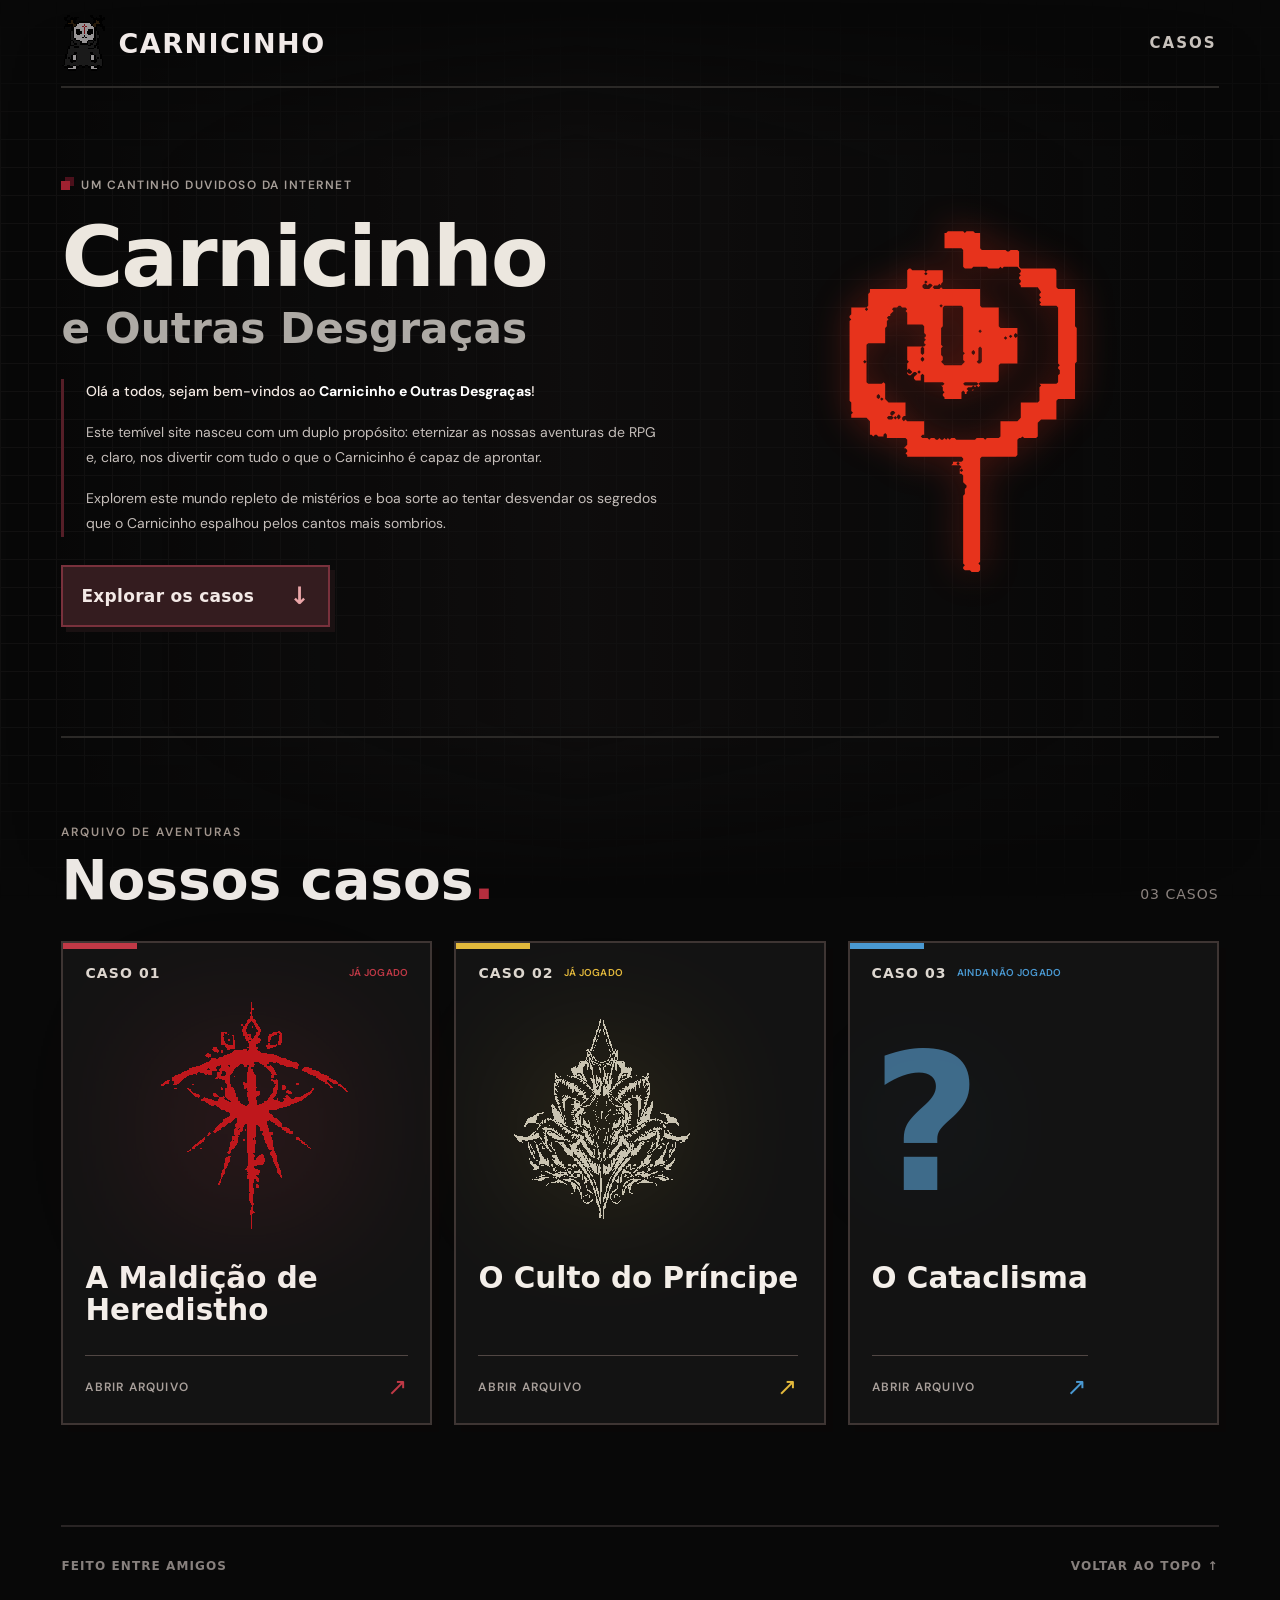
==== commit 741357e9: "feat: connect Heredistho home card to case archive" ====
--- a/index.html
+++ b/index.html
@@ -47,11 +47,11 @@
         <span class="case-count">03 CASOS</span>
       </div>
       <div class="case-grid">
-        <button class="case-card heredistho" data-case="heredistho" type="button" aria-label="Abrir A Maldição de Heredistho">
+        <a class="case-card heredistho" href="heredistho.html" aria-label="Explorar A Maldição de Heredistho">
           <span class="case-top"><span>CASO 01</span><span class="status">JÁ JOGADO</span></span>
           <span class="case-art"><img src="[data-uri]" alt="" width="303" height="320"></span>
           <span class="case-bottom"><span class="case-name">A Maldição de Heredistho</span><span class="case-open">ABRIR ARQUIVO <span aria-hidden="true">↗</span></span></span>
-        </button>
+        </a>
         <button class="case-card principe" data-case="principe" type="button" aria-label="Abrir O Culto do Príncipe">
           <span class="case-top"><span>CASO 02</span><span class="status">JÁ JOGADO</span></span>
           <span class="case-art"><img src="[data-uri]" alt="" width="288" height="290"></span>
--- a/styles.css
+++ b/styles.css
@@ -85,13 +85,13 @@
  background:transparent;
  border:0;
 }
-.hero-symbol img{
+.hero-symbol svg{
  display:block;
- width:clamp(150px,17vw,230px);
+ width:clamp(170px,20vw,260px);
  height:auto;
  object-fit:contain;
  image-rendering:pixelated;
- filter:drop-shadow(0 0 18px rgba(192,34,27,.24));
+ filter:drop-shadow(0 0 18px rgba(231,51,28,.34));
 }
 
 .cases{padding:82px 0 100px;scroll-margin-top:20px}
@@ -171,7 +171,7 @@
  .hero{grid-template-columns:1fr;min-height:0;padding:52px 0 66px}
  .hero h1{font-size:clamp(68px,10vw,95px)}
  .hero-symbol{margin:20px auto 0;min-height:230px}
- .hero-symbol img{width:180px}
+ .hero-symbol svg{width:180px}
  .case-grid{grid-template-columns:1fr;max-width:540px;margin:auto}
  .case-card{height:425px}
  .case-name{font-size:33px;min-height:0}
@@ -189,7 +189,7 @@
  .intro{padding-left:15px}
  .intro p{font-size:14px;line-height:1.65}
  .hero-symbol{min-height:200px}
- .hero-symbol img{width:150px}
+ .hero-symbol svg{width:150px}
  .cases{padding:58px 0 74px}
  .section-top h2{font-size:46px}
  .case-card{height:405px;padding:17px}
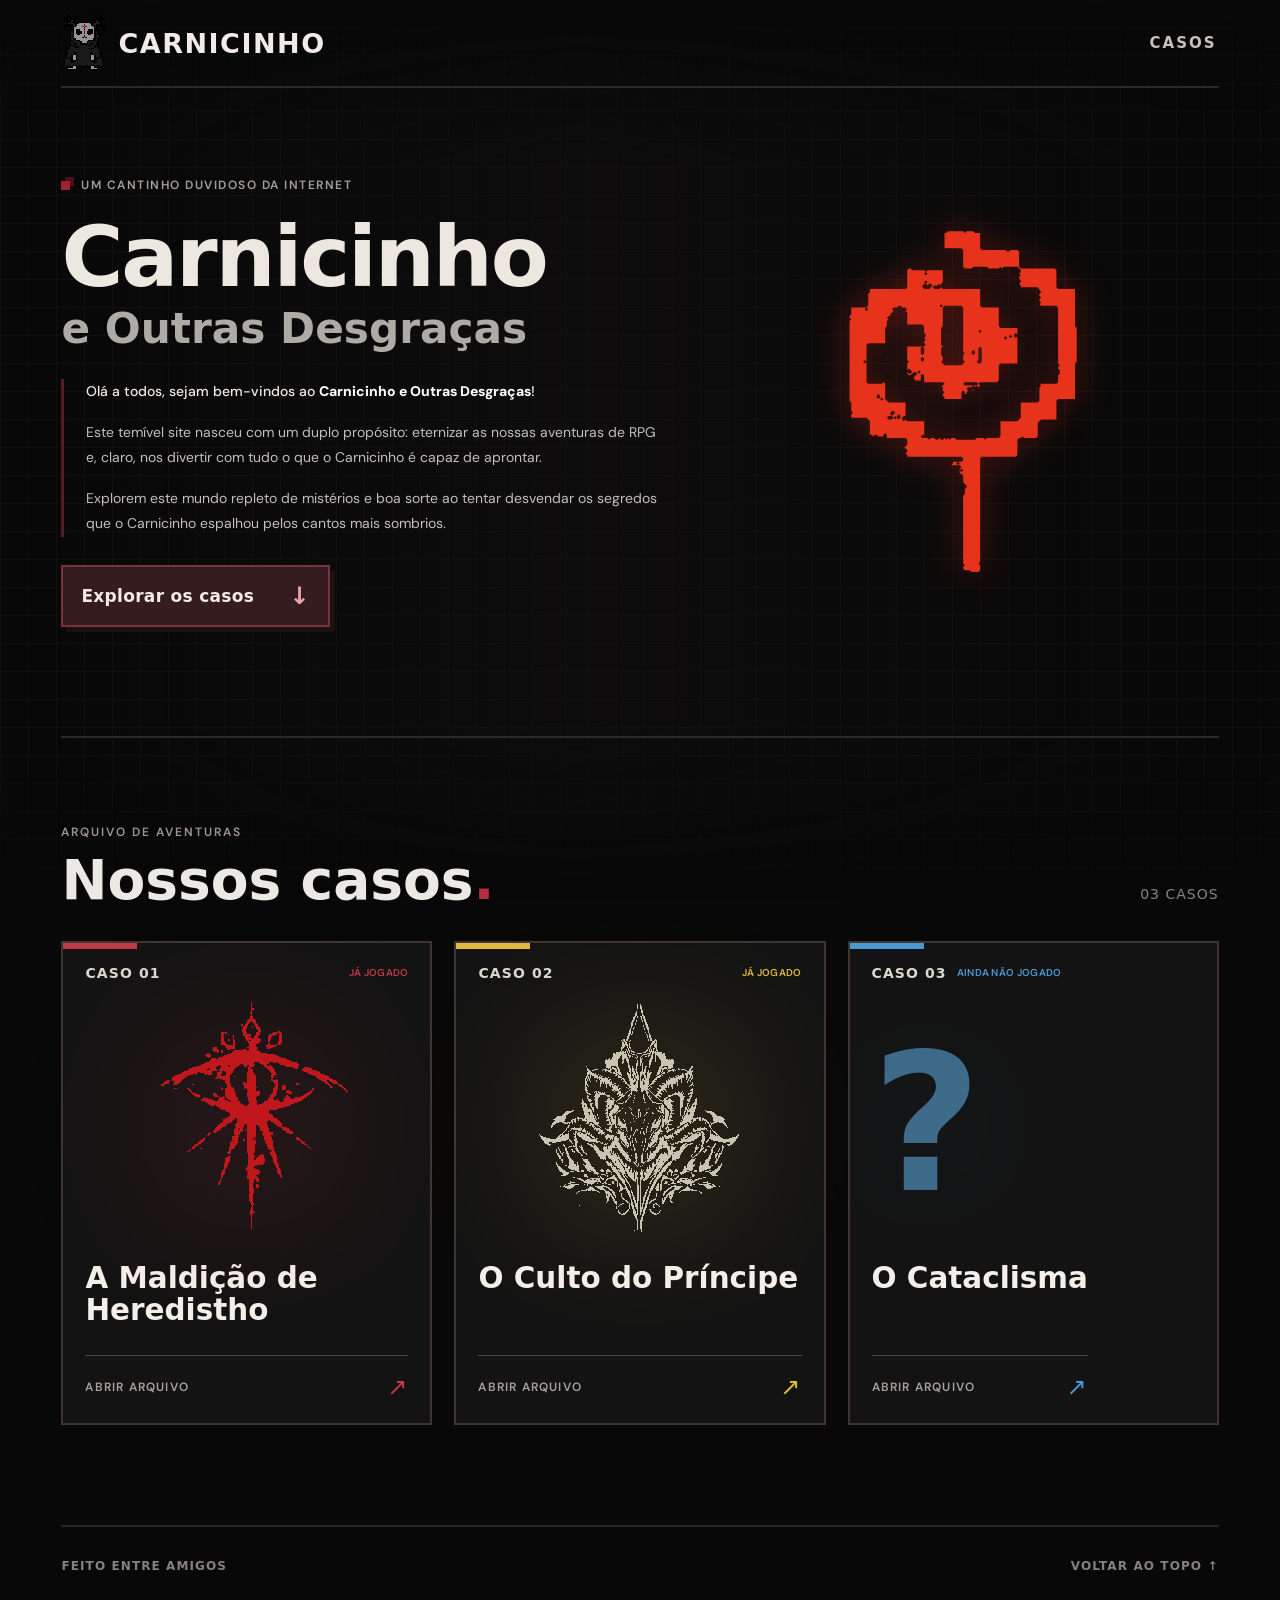
==== commit f8750582: "feat: link Culto do Principe card to complete story archive" ====
--- a/index.html
+++ b/index.html
@@ -52,11 +52,11 @@
           <span class="case-art"><img src="[data-uri]" alt="" width="303" height="320"></span>
           <span class="case-bottom"><span class="case-name">A Maldição de Heredistho</span><span class="case-open">ABRIR ARQUIVO <span aria-hidden="true">↗</span></span></span>
         </a>
-        <button class="case-card principe" data-case="principe" type="button" aria-label="Abrir O Culto do Príncipe">
+        <a class="case-card principe" href="principe.html" aria-label="Explorar O Culto do Príncipe">
           <span class="case-top"><span>CASO 02</span><span class="status">JÁ JOGADO</span></span>
           <span class="case-art"><img src="[data-uri]" alt="" width="288" height="290"></span>
           <span class="case-bottom"><span class="case-name">O Culto do Príncipe</span><span class="case-open">ABRIR ARQUIVO <span aria-hidden="true">↗</span></span></span>
-        </button>
+        </a>
         <button class="case-card cataclisma" data-case="cataclisma" type="button" aria-label="Abrir O Cataclisma">
           <span class="case-top"><span>CASO 03</span><span class="status">AINDA NÃO JOGADO</span></span>
           <span class="case-art unknown-art" aria-hidden="true"><span>?</span></span>
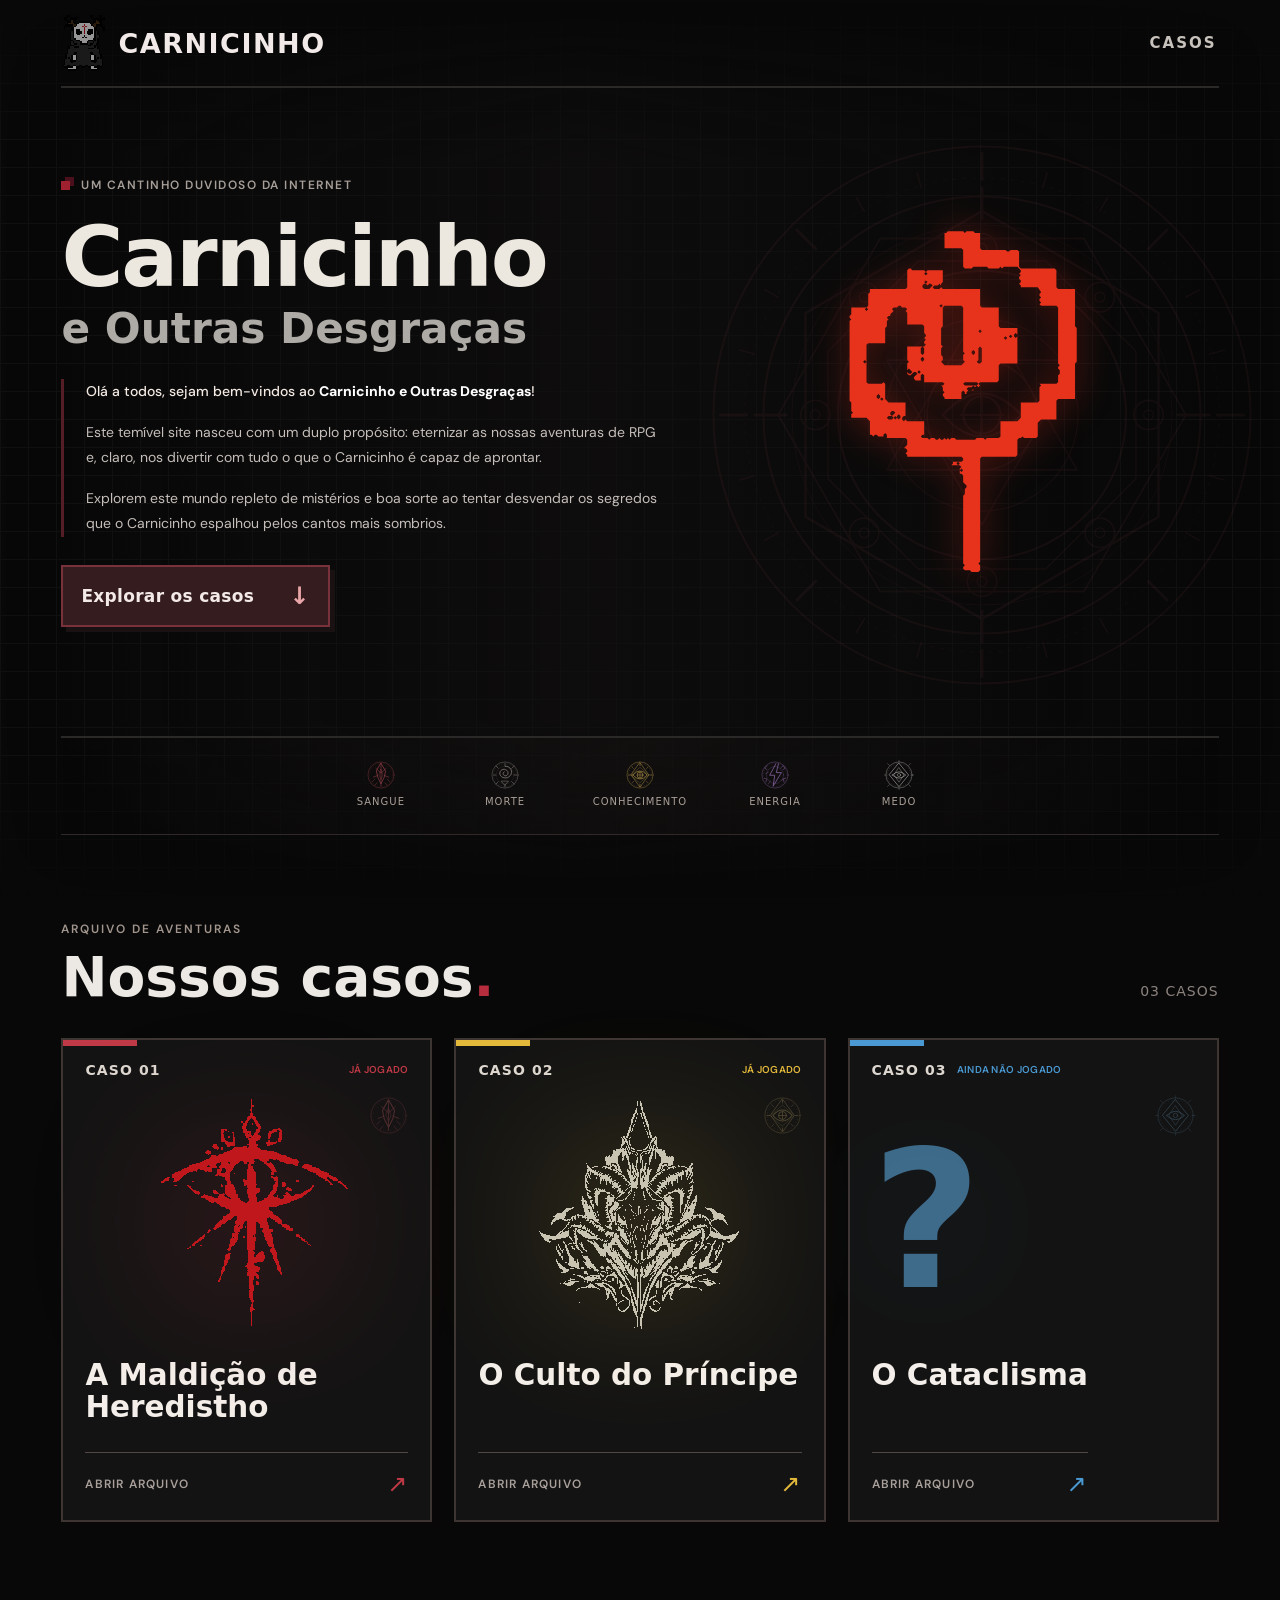
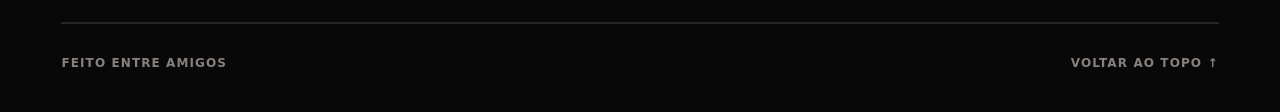
==== commit b186e5c5: "design: add occult symbols and subtle ritual ornamentation" ====
--- a/index.html
+++ b/index.html
@@ -9,7 +9,8 @@
   <link rel="preconnect" href="https://fonts.googleapis.com">
   <link rel="preconnect" href="https://fonts.gstatic.com" crossorigin>
   <link href="https://fonts.googleapis.com/css2?family=DM+Sans:wght@400;500;600;700;800&family=Pixelify+Sans:wght@400;500;600;700&display=swap" rel="stylesheet">
-  <link rel="stylesheet" href="styles.css?v=carnicinho-3">
+  <link rel="stylesheet" href="styles.css?v=carnicinho-4">
+  <link rel="stylesheet" href="sigilos.css?v=1">
   <script src="script.js?v=carnicinho-1" defer></script>
 </head>
 <body>
@@ -26,6 +27,7 @@
 
   <main>
     <section class="hero" aria-labelledby="site-title">
+      <span class="occult-mandala" aria-hidden="true"></span>
       <div class="hero-content">
         <span class="eyebrow"><span class="red-pixel" aria-hidden="true"></span> UM CANTINHO DUVIDOSO DA INTERNET</span>
         <h1 id="site-title"><span>Carnicinho</span><small>e Outras Desgraças</small></h1>
@@ -41,6 +43,16 @@
       </div>
     </section>
 
+    <div class="occult-elements" aria-hidden="true">
+      <div class="occult-element"><i class="occult-mark mark-blood"></i><span>SANGUE</span></div>
+      <div class="occult-element"><i class="occult-mark mark-death"></i><span>MORTE</span></div>
+      <div class="occult-element"><i class="occult-mark mark-knowledge"></i><span>CONHECIMENTO</span></div>
+      <div class="occult-element"><i class="occult-mark mark-energy"></i><span>ENERGIA</span></div>
+      <div class="occult-element"><i class="occult-mark mark-fear"></i><span>MEDO</span></div>
+    </div>
+
+
+
     <section class="cases" id="casos" aria-labelledby="cases-title">
       <div class="section-top">
         <div><span class="section-kicker">ARQUIVO DE AVENTURAS</span><h2 id="cases-title">Nossos casos<span class="red-dot">.</span></h2></div>
@@ -48,16 +60,19 @@
       </div>
       <div class="case-grid">
         <a class="case-card heredistho" href="heredistho.html" aria-label="Explorar A Maldição de Heredistho">
+          <span class="card-occult occult-mark mark-blood" aria-hidden="true"></span>
           <span class="case-top"><span>CASO 01</span><span class="status">JÁ JOGADO</span></span>
           <span class="case-art"><img src="[data-uri]" alt="" width="303" height="320"></span>
           <span class="case-bottom"><span class="case-name">A Maldição de Heredistho</span><span class="case-open">ABRIR ARQUIVO <span aria-hidden="true">↗</span></span></span>
         </a>
         <a class="case-card principe" href="principe.html" aria-label="Explorar O Culto do Príncipe">
+          <span class="card-occult occult-mark mark-knowledge" aria-hidden="true"></span>
           <span class="case-top"><span>CASO 02</span><span class="status">JÁ JOGADO</span></span>
           <span class="case-art"><img src="[data-uri]" alt="" width="288" height="290"></span>
           <span class="case-bottom"><span class="case-name">O Culto do Príncipe</span><span class="case-open">ABRIR ARQUIVO <span aria-hidden="true">↗</span></span></span>
         </a>
         <button class="case-card cataclisma" data-case="cataclisma" type="button" aria-label="Abrir O Cataclisma">
+          <span class="card-occult occult-mark mark-fear" aria-hidden="true"></span>
           <span class="case-top"><span>CASO 03</span><span class="status">AINDA NÃO JOGADO</span></span>
           <span class="case-art unknown-art" aria-hidden="true"><span>?</span></span>
           <span class="case-bottom"><span class="case-name">O Cataclisma</span><span class="case-open">ABRIR ARQUIVO <span aria-hidden="true">↗</span></span></span>
--- a/sigilos.css
+++ b/sigilos.css
@@ -0,0 +1,115 @@
+/* Ornamentos autorais inspirados na linguagem visual do Outro Lado. */
+.occult-mark{
+  --sigil-color:#bfb6ac;
+  display:inline-block;flex:none;width:42px;height:42px;
+  background:var(--sigil-color);
+  -webkit-mask-position:center;-webkit-mask-repeat:no-repeat;-webkit-mask-size:contain;
+  mask-position:center;mask-repeat:no-repeat;mask-size:contain;
+}
+.mark-blood{--sigil-color:#b94b57;-webkit-mask-image:url("sigilo-sangue.svg");mask-image:url("sigilo-sangue.svg")}
+.mark-death{--sigil-color:#b0a8a1;-webkit-mask-image:url("sigilo-morte.svg");mask-image:url("sigilo-morte.svg")}
+.mark-knowledge{--sigil-color:#ddba58;-webkit-mask-image:url("sigilo-conhecimento.svg");mask-image:url("sigilo-conhecimento.svg")}
+.mark-energy{--sigil-color:#a779cb;-webkit-mask-image:url("sigilo-energia.svg");mask-image:url("sigilo-energia.svg")}
+.mark-fear{--sigil-color:#deddd7;-webkit-mask-image:url("sigilo-medo.svg");mask-image:url("sigilo-medo.svg")}
+
+.hero,.case-hero{position:relative;isolation:isolate}
+.hero > :not(.occult-mandala),.case-hero > :not(.occult-mandala){position:relative;z-index:1}
+.occult-mandala{
+  position:absolute;z-index:0;pointer-events:none;
+  display:block;width:clamp(280px,46vw,590px);aspect-ratio:1;
+  background:var(--occult-main,#8b424d);
+  -webkit-mask:url("selo-ritual.svg") center/contain no-repeat;
+  mask:url("selo-ritual.svg") center/contain no-repeat;
+  opacity:.115;
+}
+.hero .occult-mandala{right:-5%;top:5%}
+.case-hero .occult-mandala{right:17%;top:50%;width:clamp(250px,34vw,440px);transform:translateY(-50%);opacity:.115}
+.case-blood{--occult-main:#b74855}
+.case-knowledge{--occult-main:#c2a343}
+.case-knowledge .case-hero .occult-mandala{opacity:.13}
+
+.occult-elements{
+  display:flex;align-items:center;justify-content:center;flex-wrap:wrap;
+  gap:clamp(15px,4vw,55px);
+  padding:21px 10px 26px;margin:0;
+  border-bottom:1px solid #302927;
+  background:linear-gradient(90deg,transparent,#17131377 50%,transparent);
+}
+.occult-element{
+  display:flex;flex-direction:column;align-items:center;justify-content:center;gap:5px;
+  min-width:73px;
+}
+.occult-element .occult-mark{width:32px;height:32px;opacity:.72;transition:opacity .2s,transform .2s}
+.occult-element span:last-child{
+  font:500 10px/1.2 var(--display,"Pixelify Sans",sans-serif);
+  color:#aaa099;letter-spacing:1px;text-transform:uppercase
+}
+.occult-element:hover .occult-mark{opacity:.95;transform:translateY(-2px)}
+
+.case-card .card-occult{
+  position:absolute;right:20px;top:54px;
+  width:43px;height:43px;opacity:.28;pointer-events:none;
+  transition:opacity .2s,transform .2s;
+}
+.case-card.heredistho .card-occult{--sigil-color:#e26875}
+.case-card.principe .card-occult{--sigil-color:#eed07f}
+.case-card.cataclisma .card-occult{--sigil-color:#77b7dc}
+.case-card:hover .card-occult{opacity:.65;transform:rotate(12deg)}
+
+.case-omens{
+  display:flex;align-items:center;gap:11px;margin-top:23px;
+  width:max-content;max-width:100%;padding:0 0 13px;
+  border-bottom:1px solid currentColor;color:var(--occult-main,#aa5058)
+}
+.case-omens::before,.case-omens::after{content:"";width:29px;height:1px;background:currentColor;opacity:.6}
+.case-omens .occult-mark{width:29px;height:29px;opacity:.88}
+.case-omens .mark-death{--sigil-color:#9c938f}
+.case-omens .mark-fear{--sigil-color:#c5beb5}
+.case-omens .mark-blood{--sigil-color:#d34f61}
+.case-omens .mark-knowledge{--sigil-color:#d5b342}
+
+.occult-seam{
+  display:flex;align-items:center;justify-content:center;gap:12px;
+  margin:6px auto 25px;width:min(100%,830px);
+  color:var(--occult-main,#b74b56);opacity:.67
+}
+.occult-seam::before,.occult-seam::after{
+  content:"";height:1px;flex:1;max-width:180px;
+  background:linear-gradient(90deg,transparent,currentColor)
+}
+.occult-seam::after{transform:scaleX(-1)}
+.occult-seam .occult-mark{width:34px;height:34px}
+.case-blood .occult-seam .occult-mark{--sigil-color:#bb5360}
+.case-knowledge .occult-seam .occult-mark{--sigil-color:#ccad52}
+
+.archive .tabs .tab{overflow:hidden}
+.archive .tabs .tab::after{
+  content:"";position:absolute;right:24px;top:-33px;width:105px;height:105px;
+  pointer-events:none;opacity:.06;background:var(--occult-main,#b14a54);
+  -webkit-mask:url("selo-ritual.svg") center/contain no-repeat;
+  mask:url("selo-ritual.svg") center/contain no-repeat
+}
+.archive .tabs .tab[aria-selected="true"]::after{opacity:.11}
+.quiz-shell{position:relative;isolation:isolate}
+.quiz-shell::before{
+  content:"";display:block;position:absolute;
+  width:140px;height:140px;top:8px;right:7px;
+  background:var(--occult-main,#ae4852);opacity:.08;
+  -webkit-mask:url("selo-ritual.svg") center/contain no-repeat;
+  mask:url("selo-ritual.svg") center/contain no-repeat;
+  pointer-events:none;z-index:0
+}
+.quiz-shell > *{position:relative;z-index:1}
+
+@media(max-width:640px){
+  .hero .occult-mandala{width:310px;right:-32px;top:26%;opacity:.085}
+  .case-hero .occult-mandala{width:265px;right:-30px;top:40%;opacity:.09}
+  .occult-elements{gap:7px 14px;padding:19px 4px}
+  .occult-element{min-width:56px}
+  .occult-element .occult-mark{width:28px;height:28px}
+  .occult-element span:last-child{font-size:9px;letter-spacing:0}
+  .case-card .card-occult{right:16px;top:45px}
+  .case-omens{margin-top:18px}
+  .archive .tabs .tab::after{width:70px;height:70px;right:-6px;top:-10px}
+}
+@media(prefers-reduced-motion:reduce){.case-card .card-occult,.occult-element .occult-mark{transition:none!important}}
